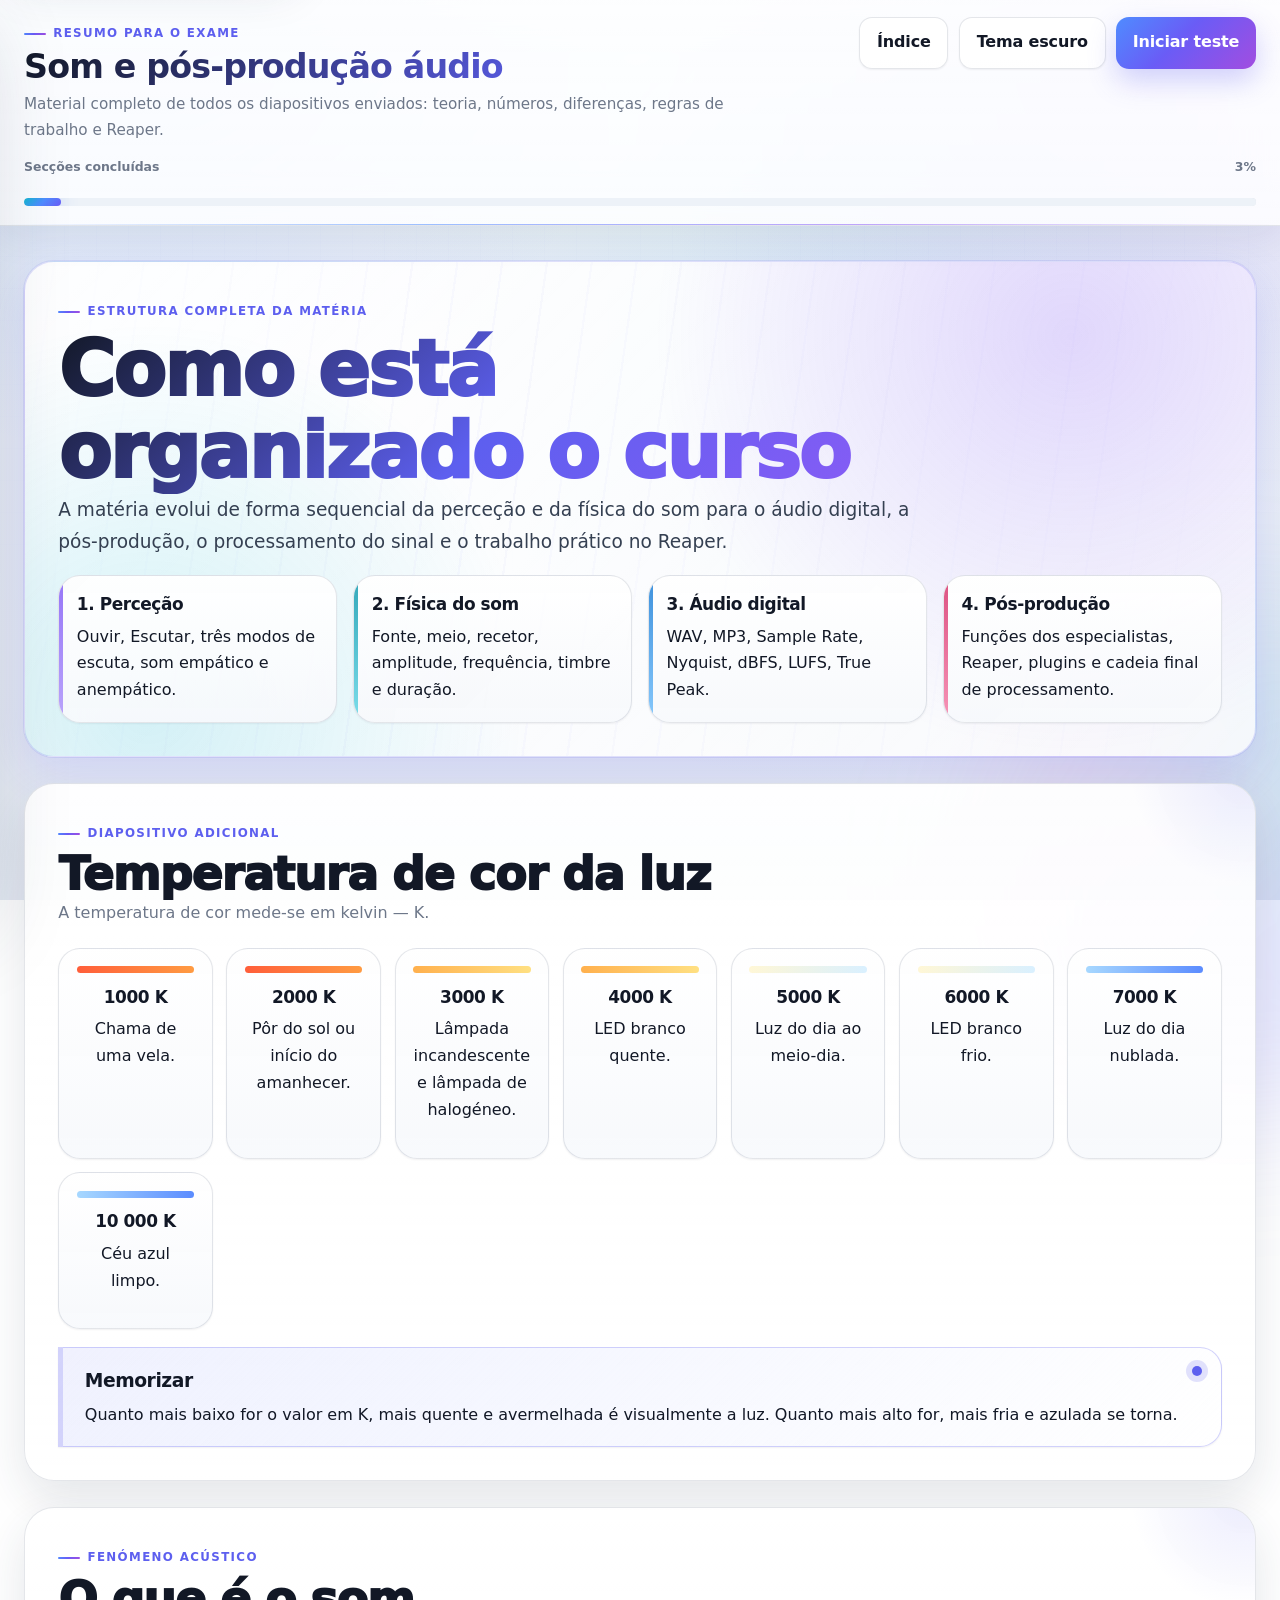
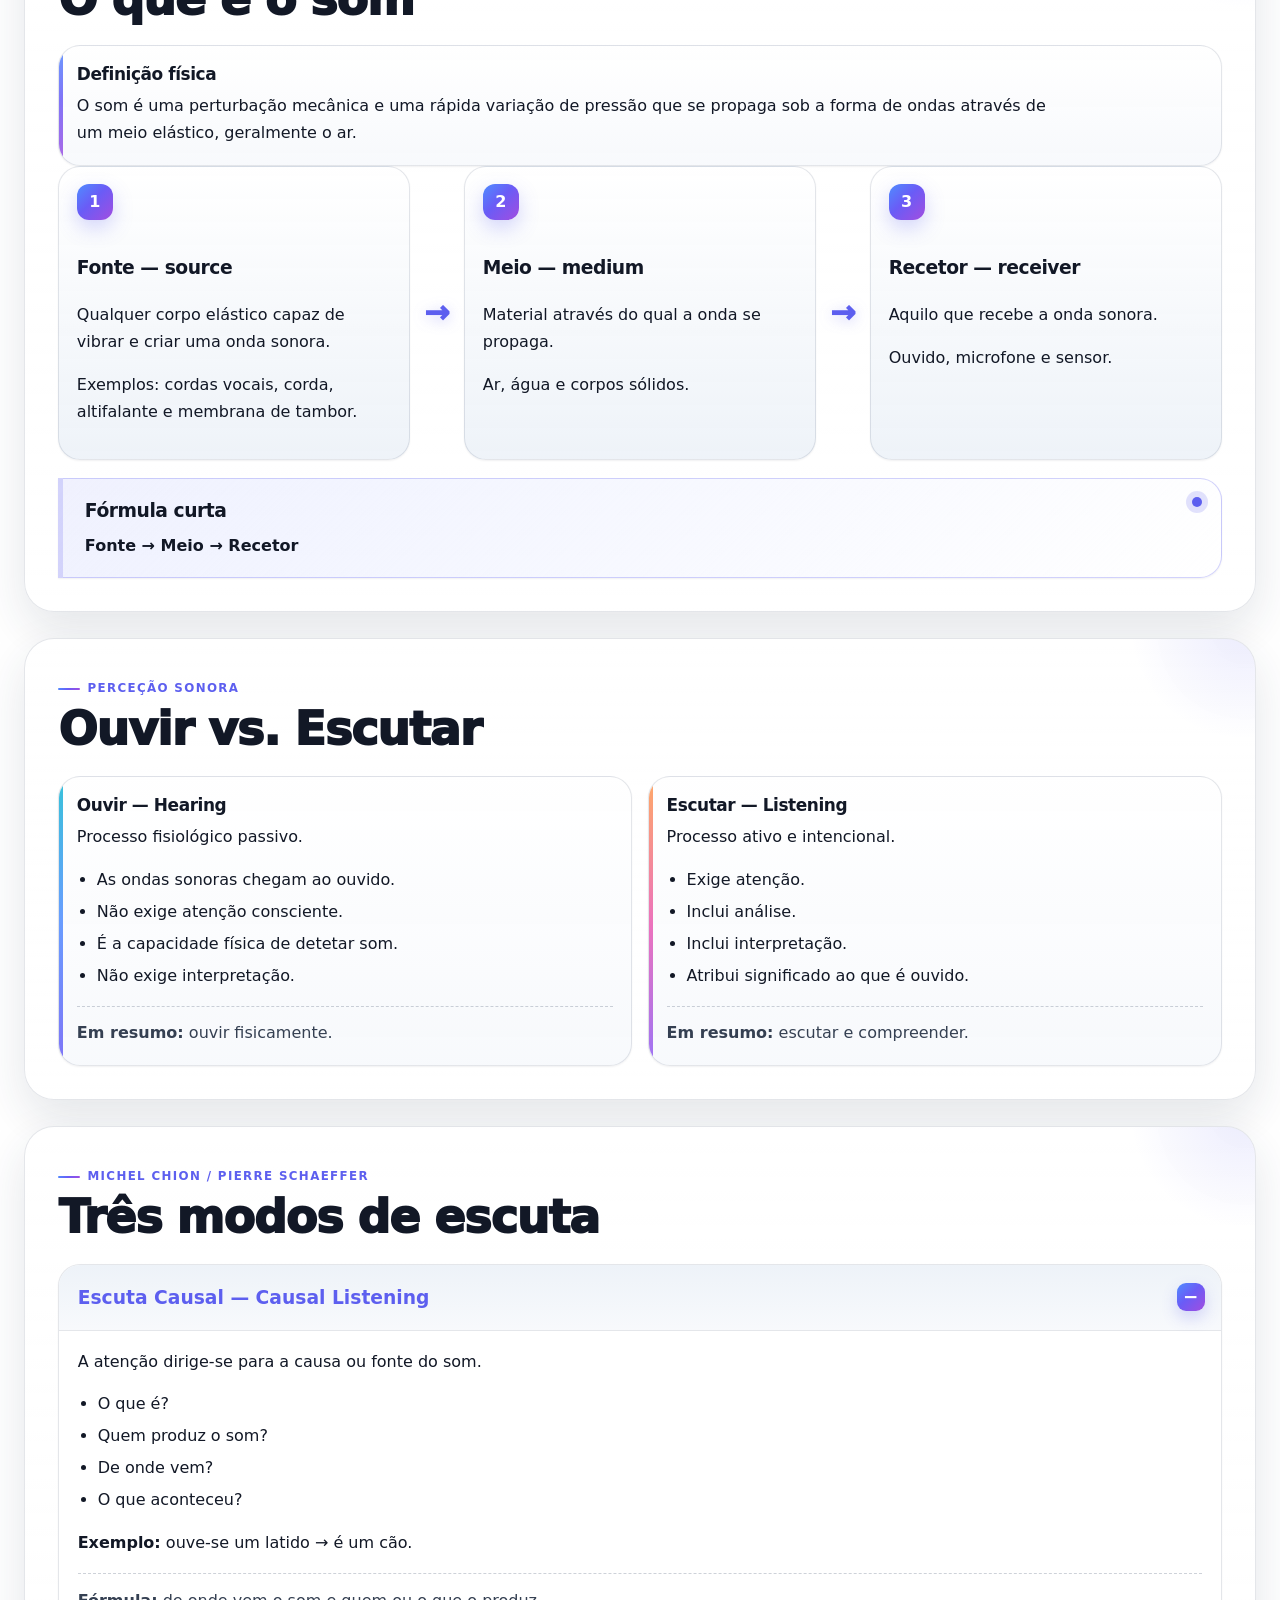
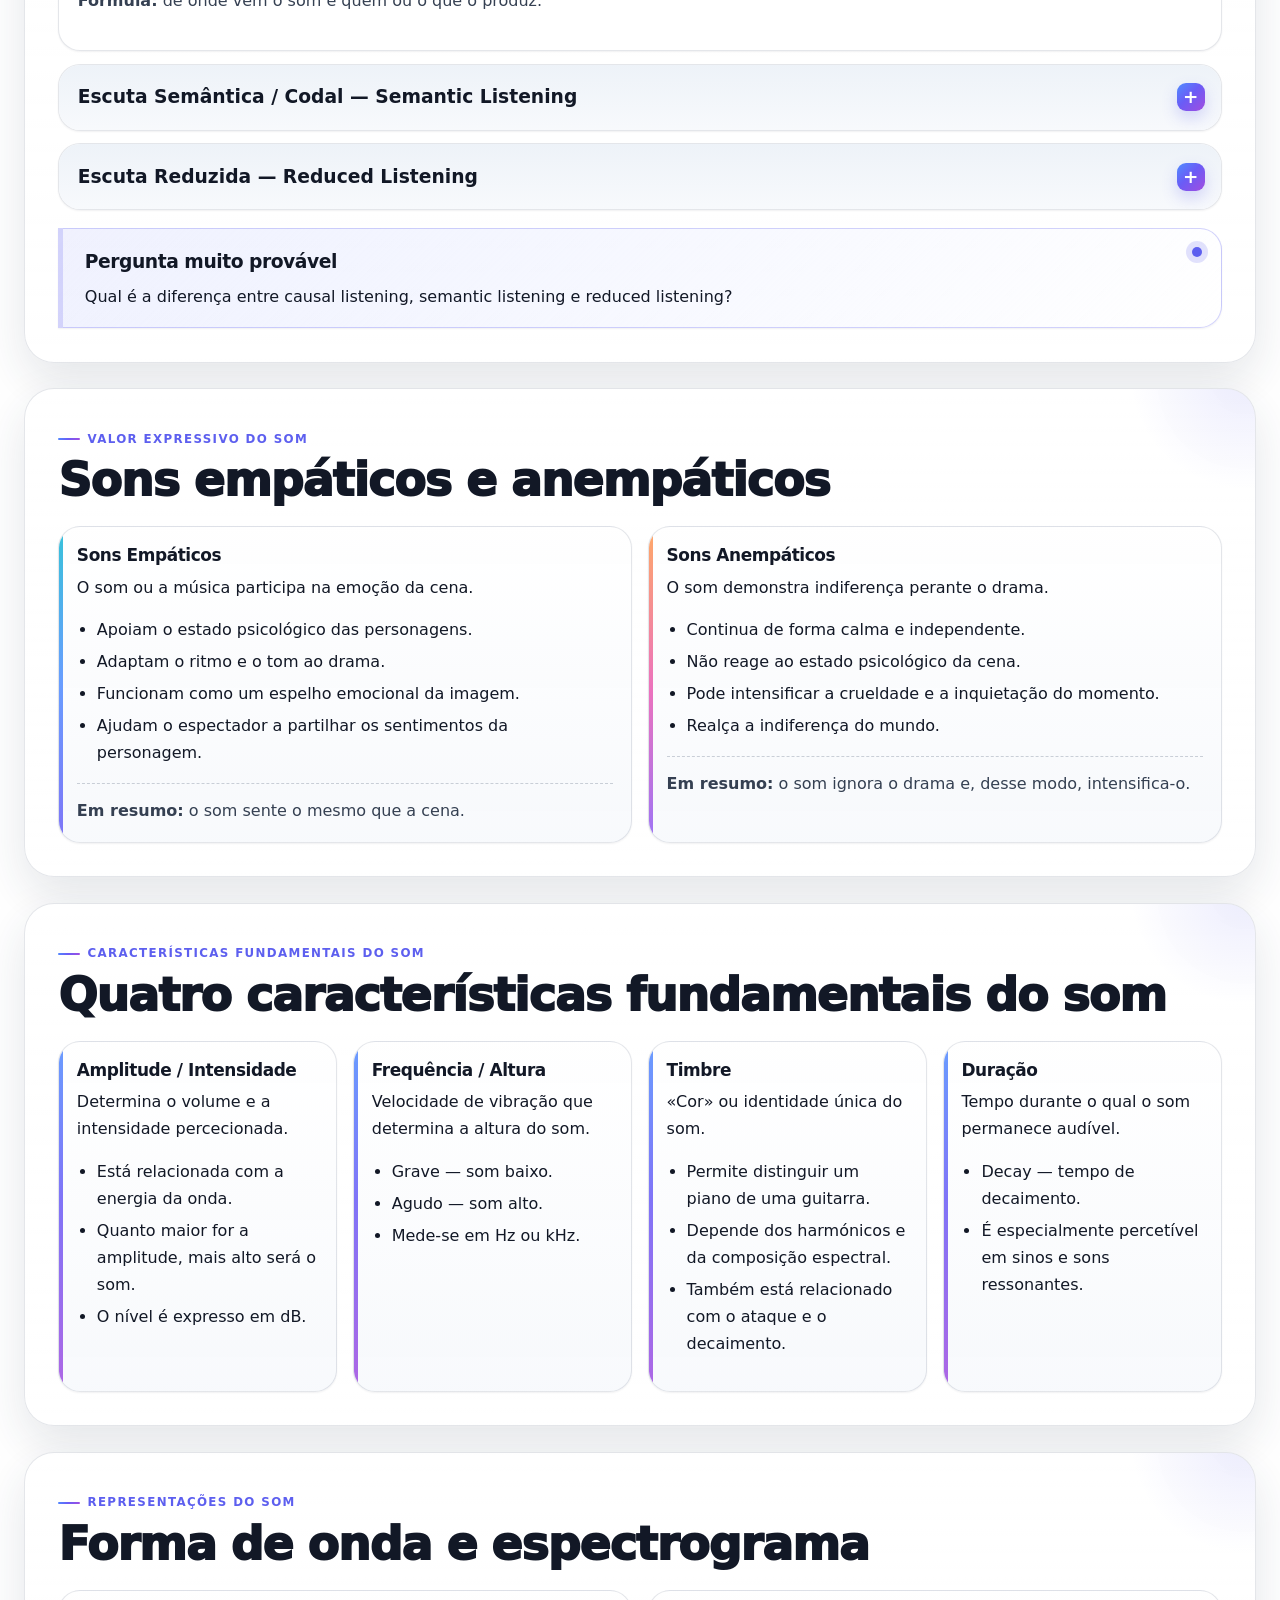
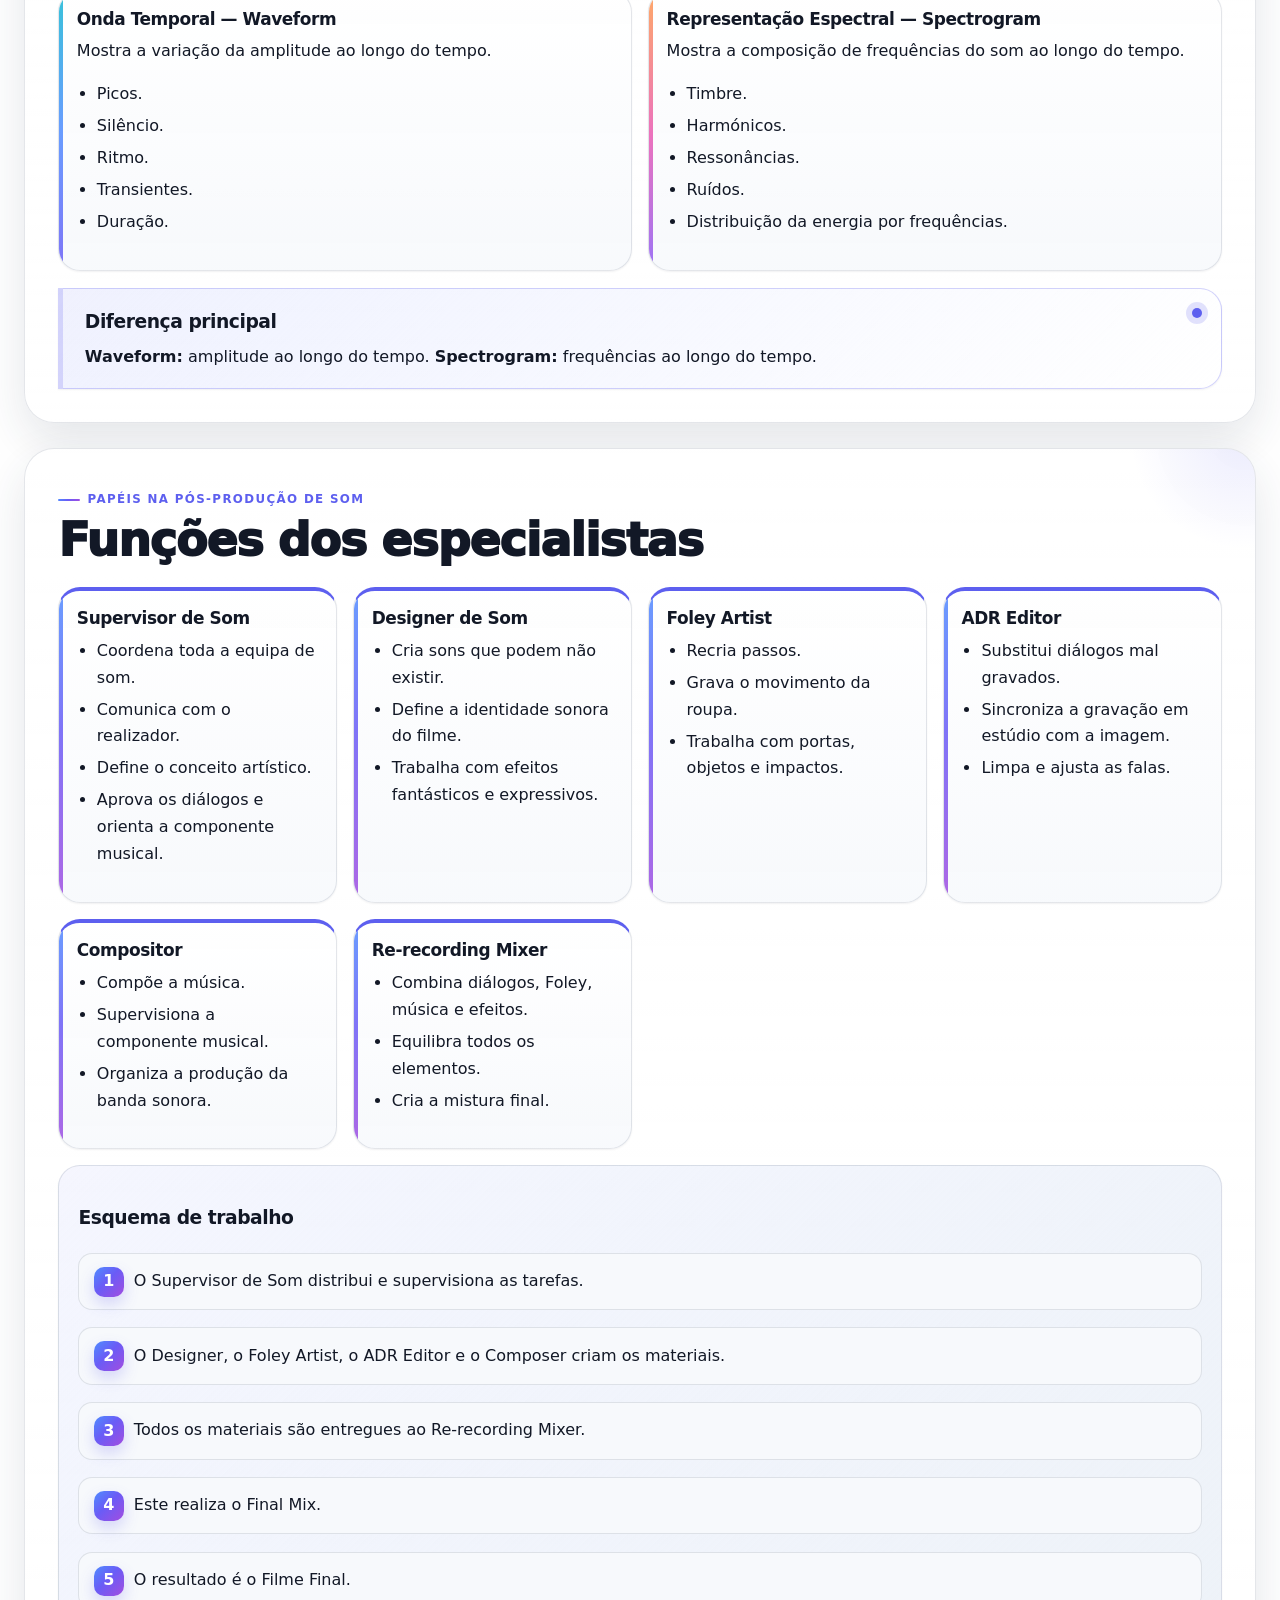
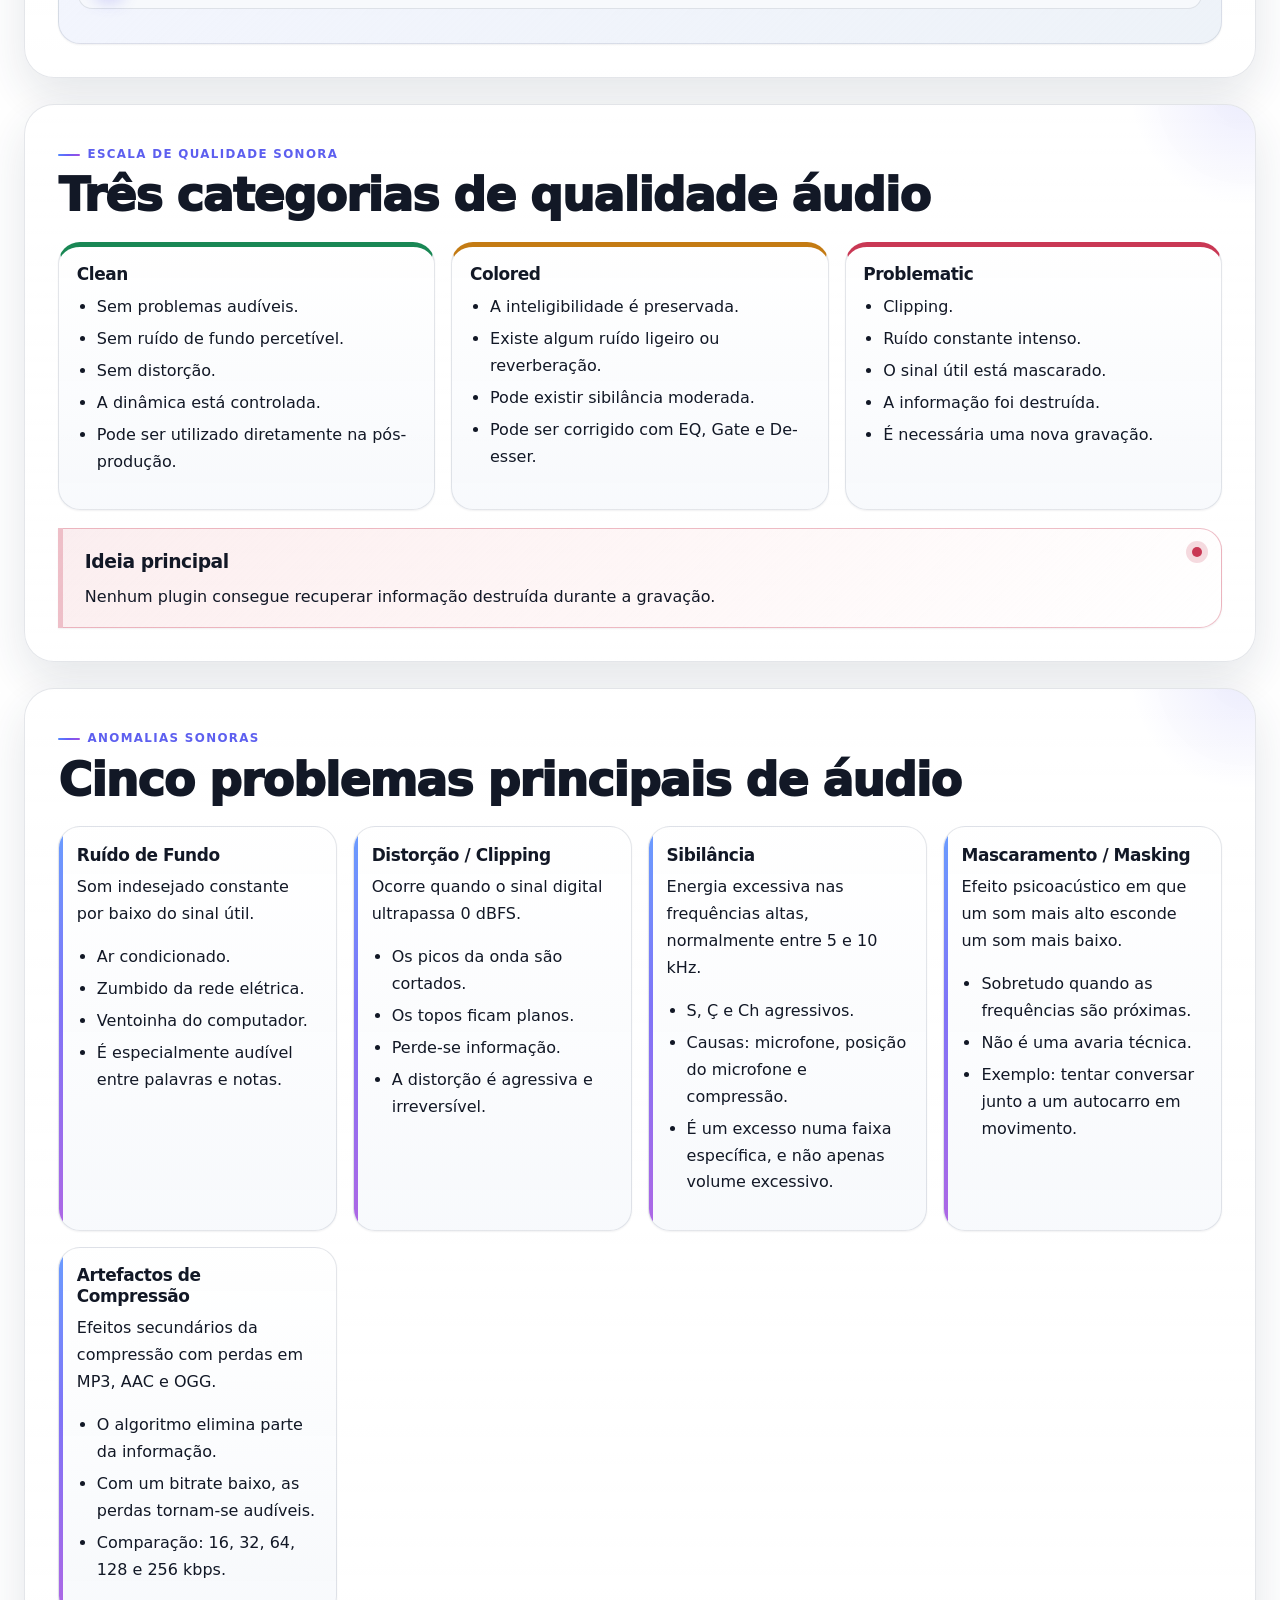
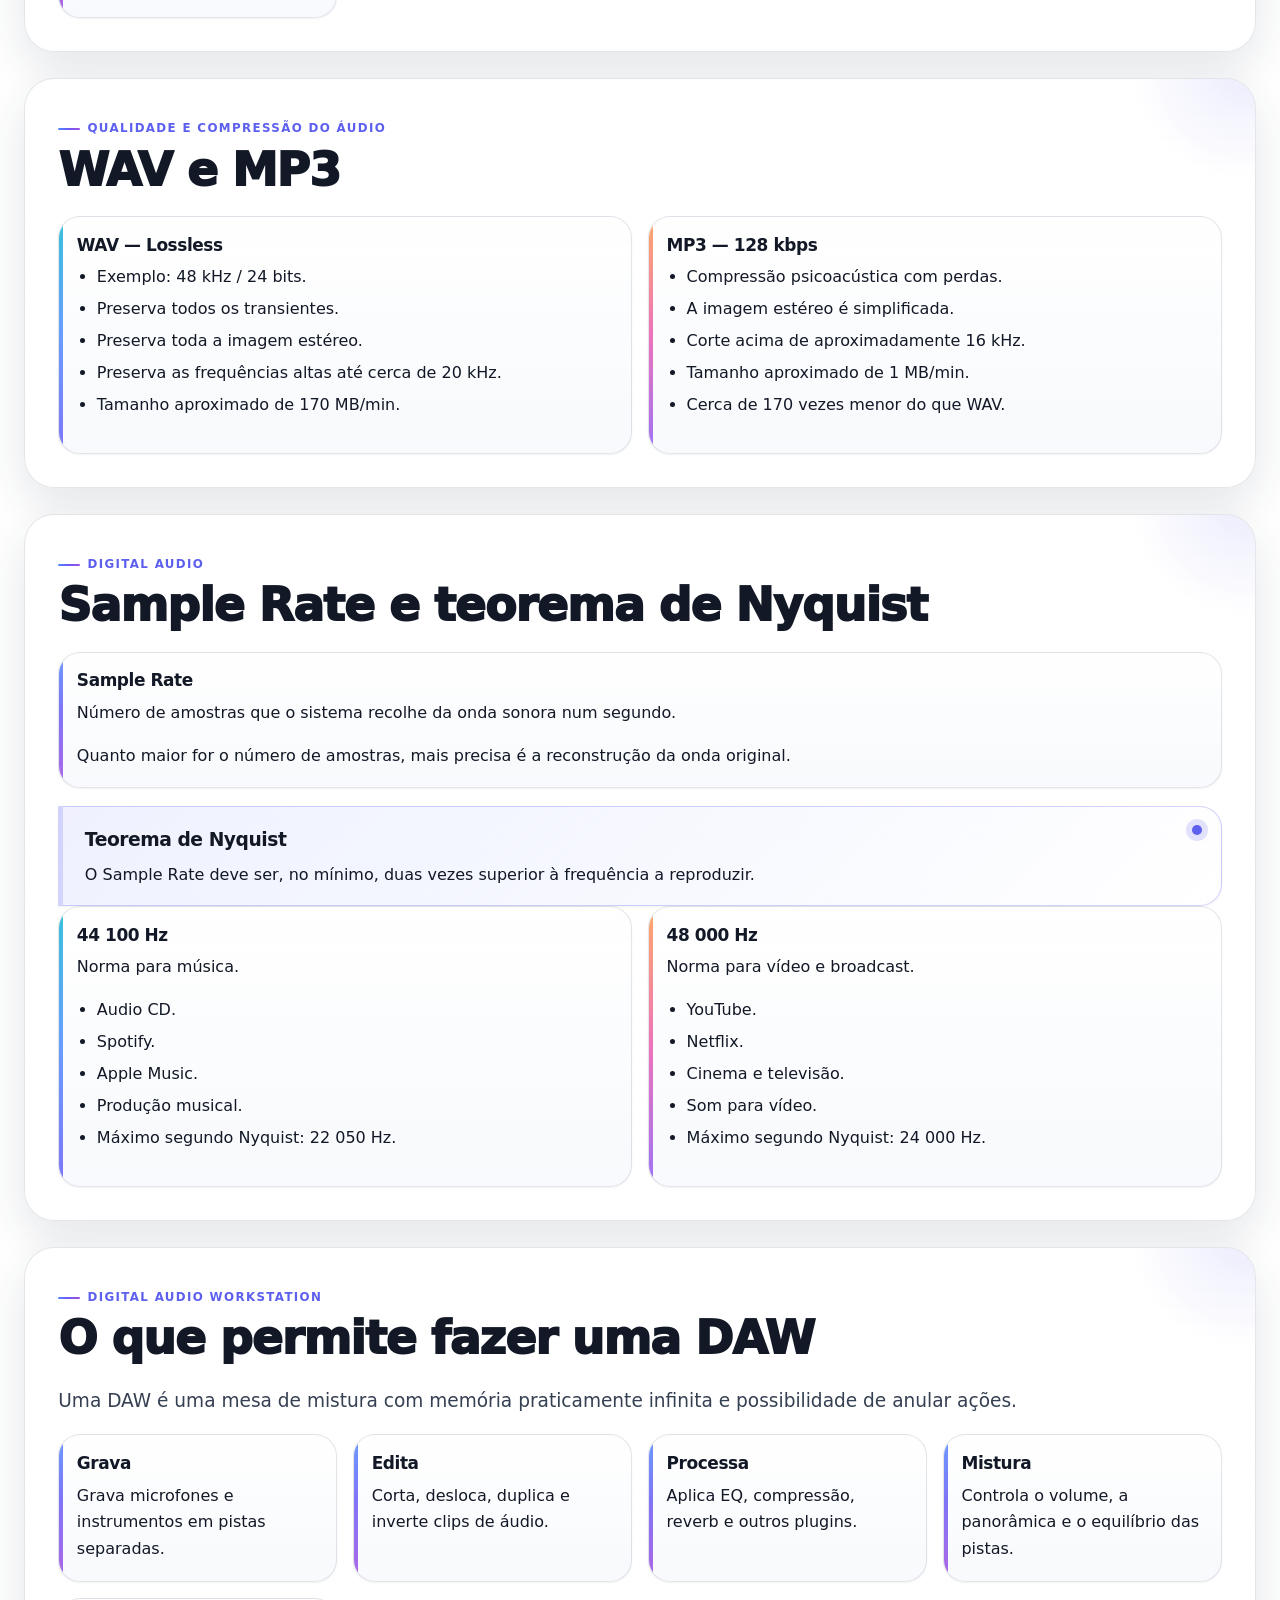
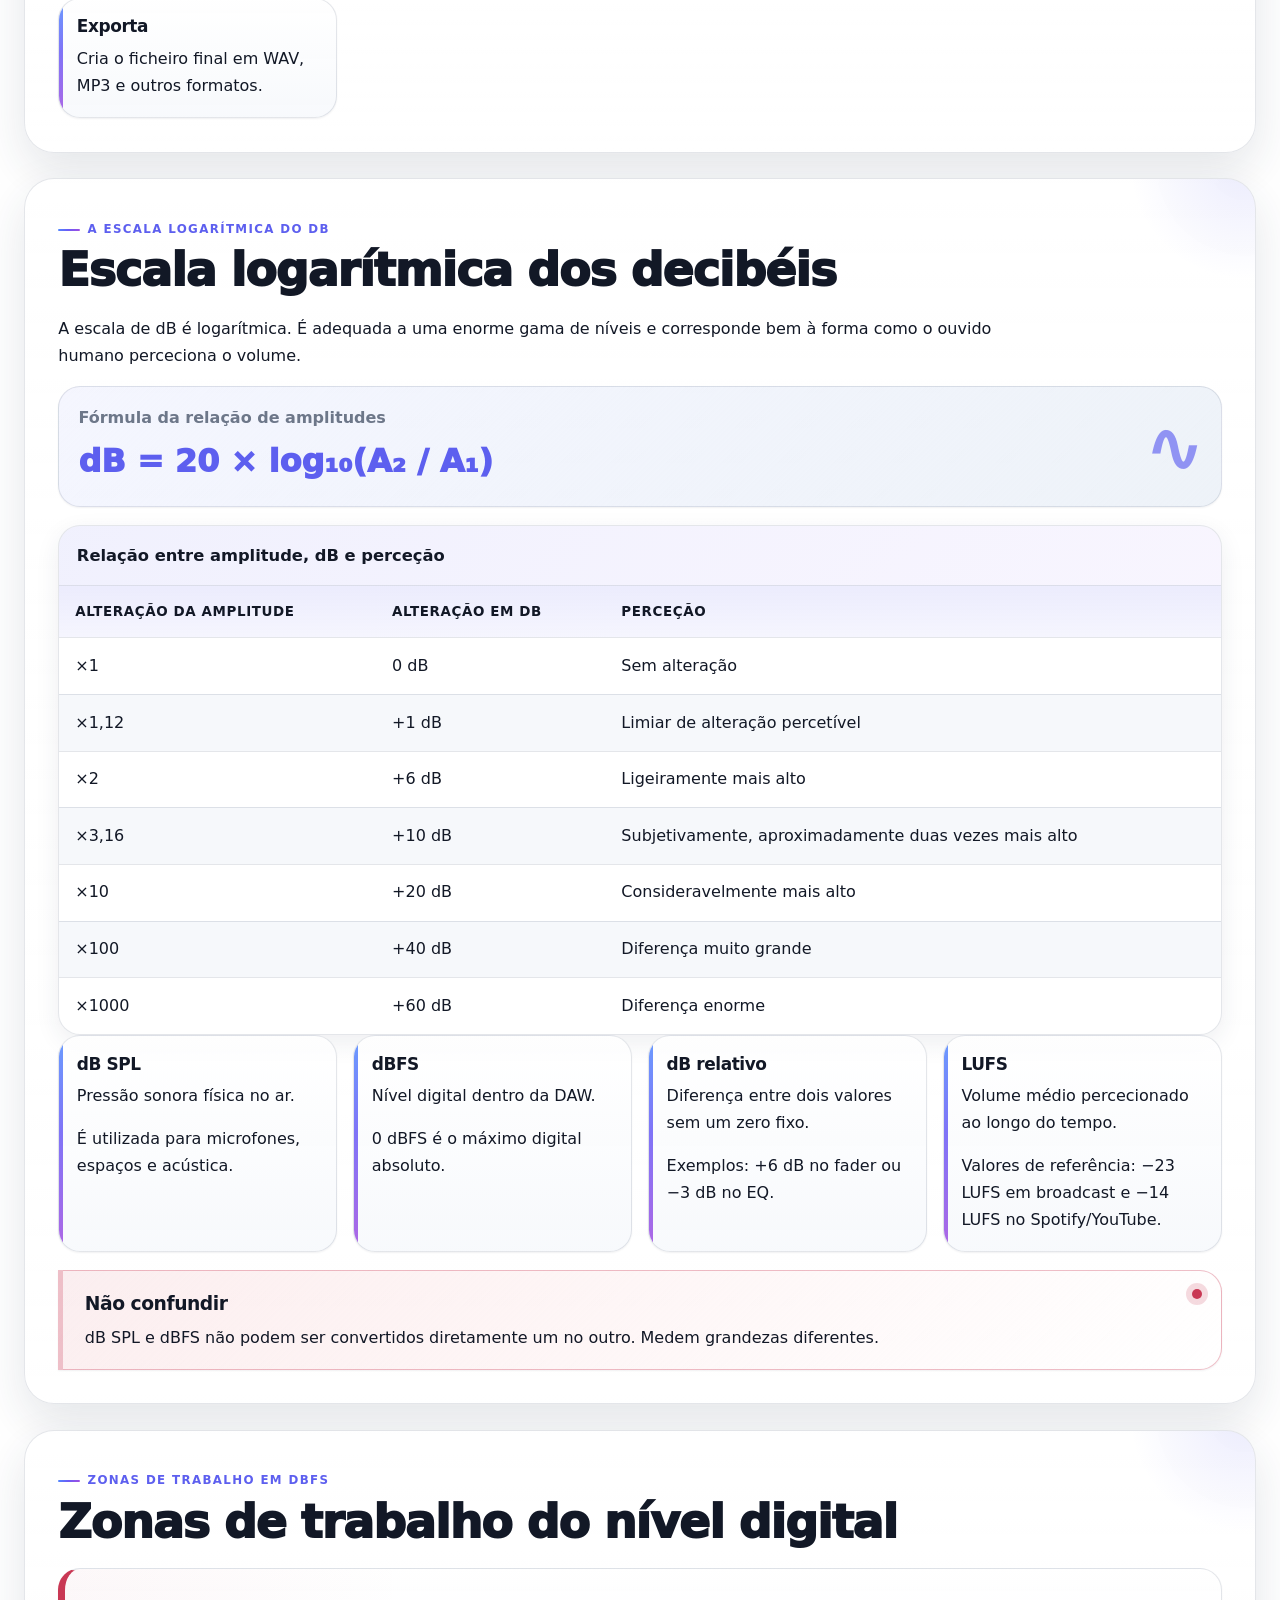
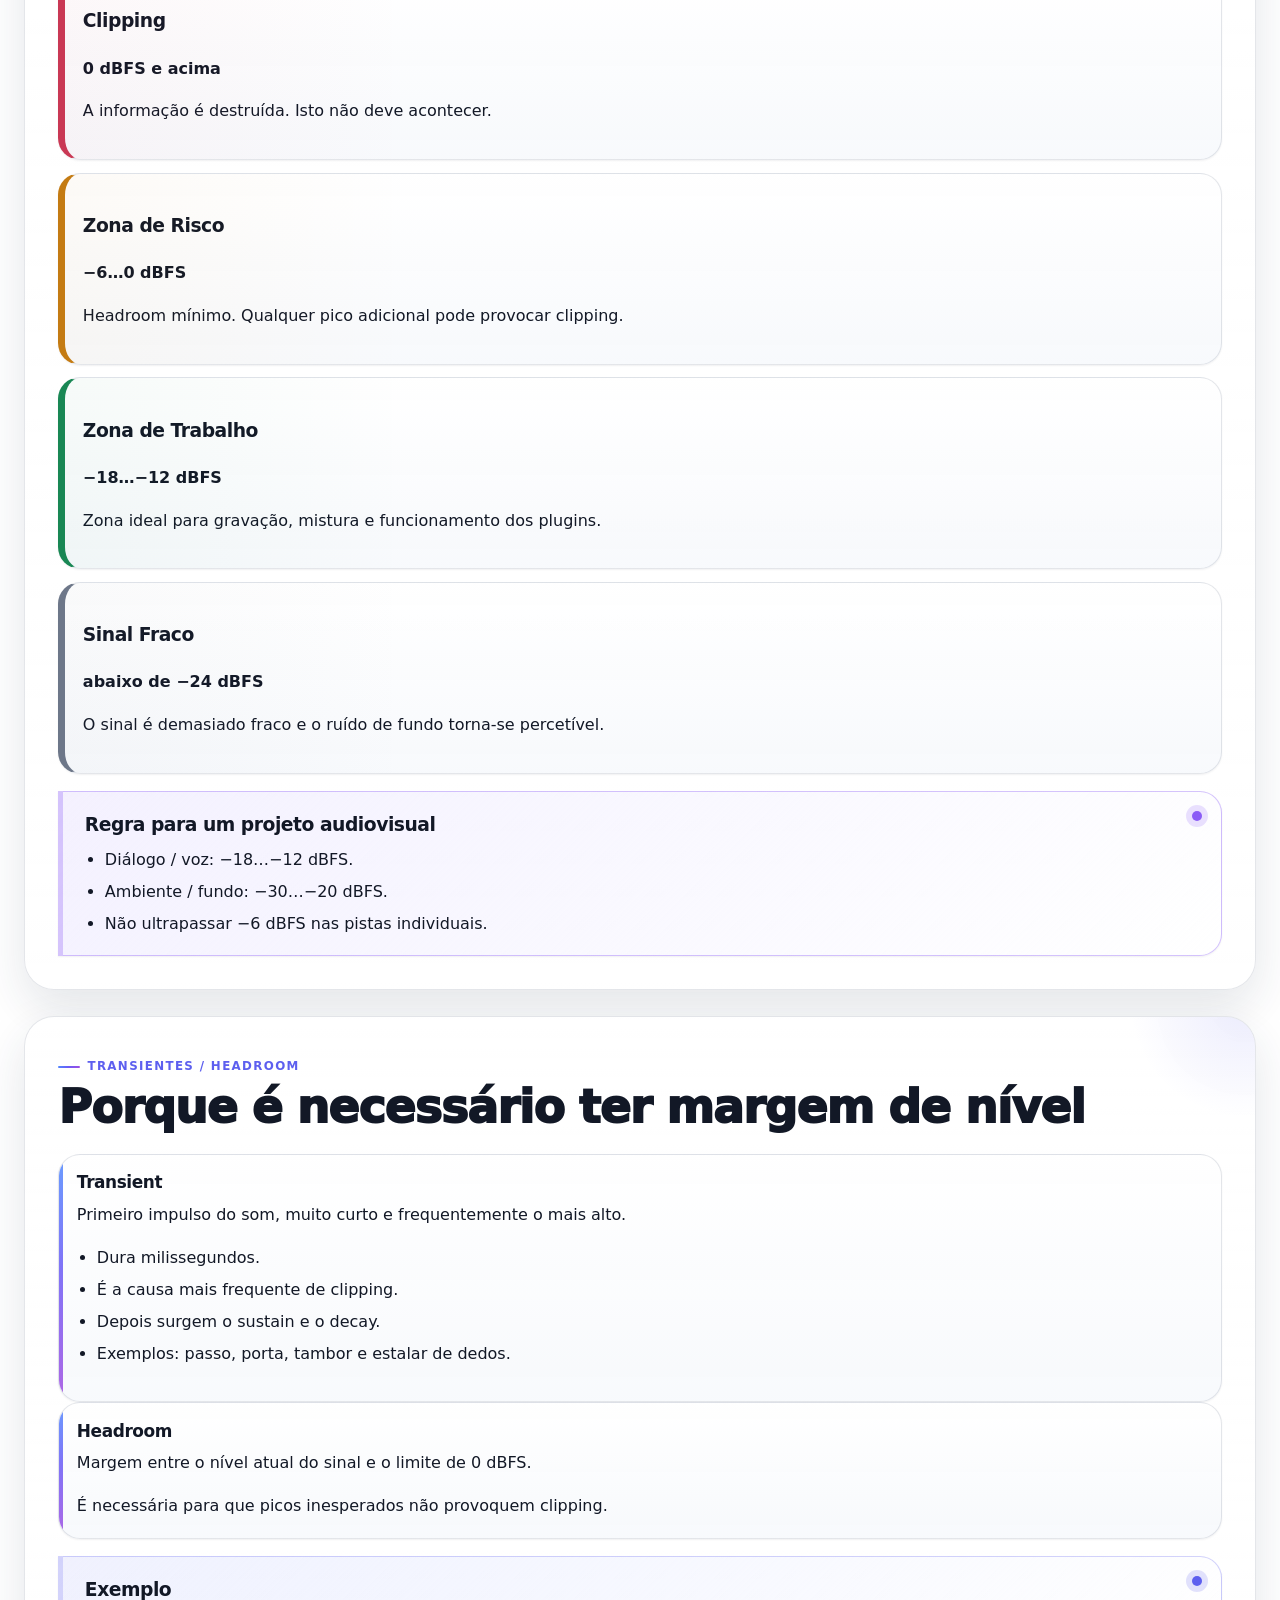
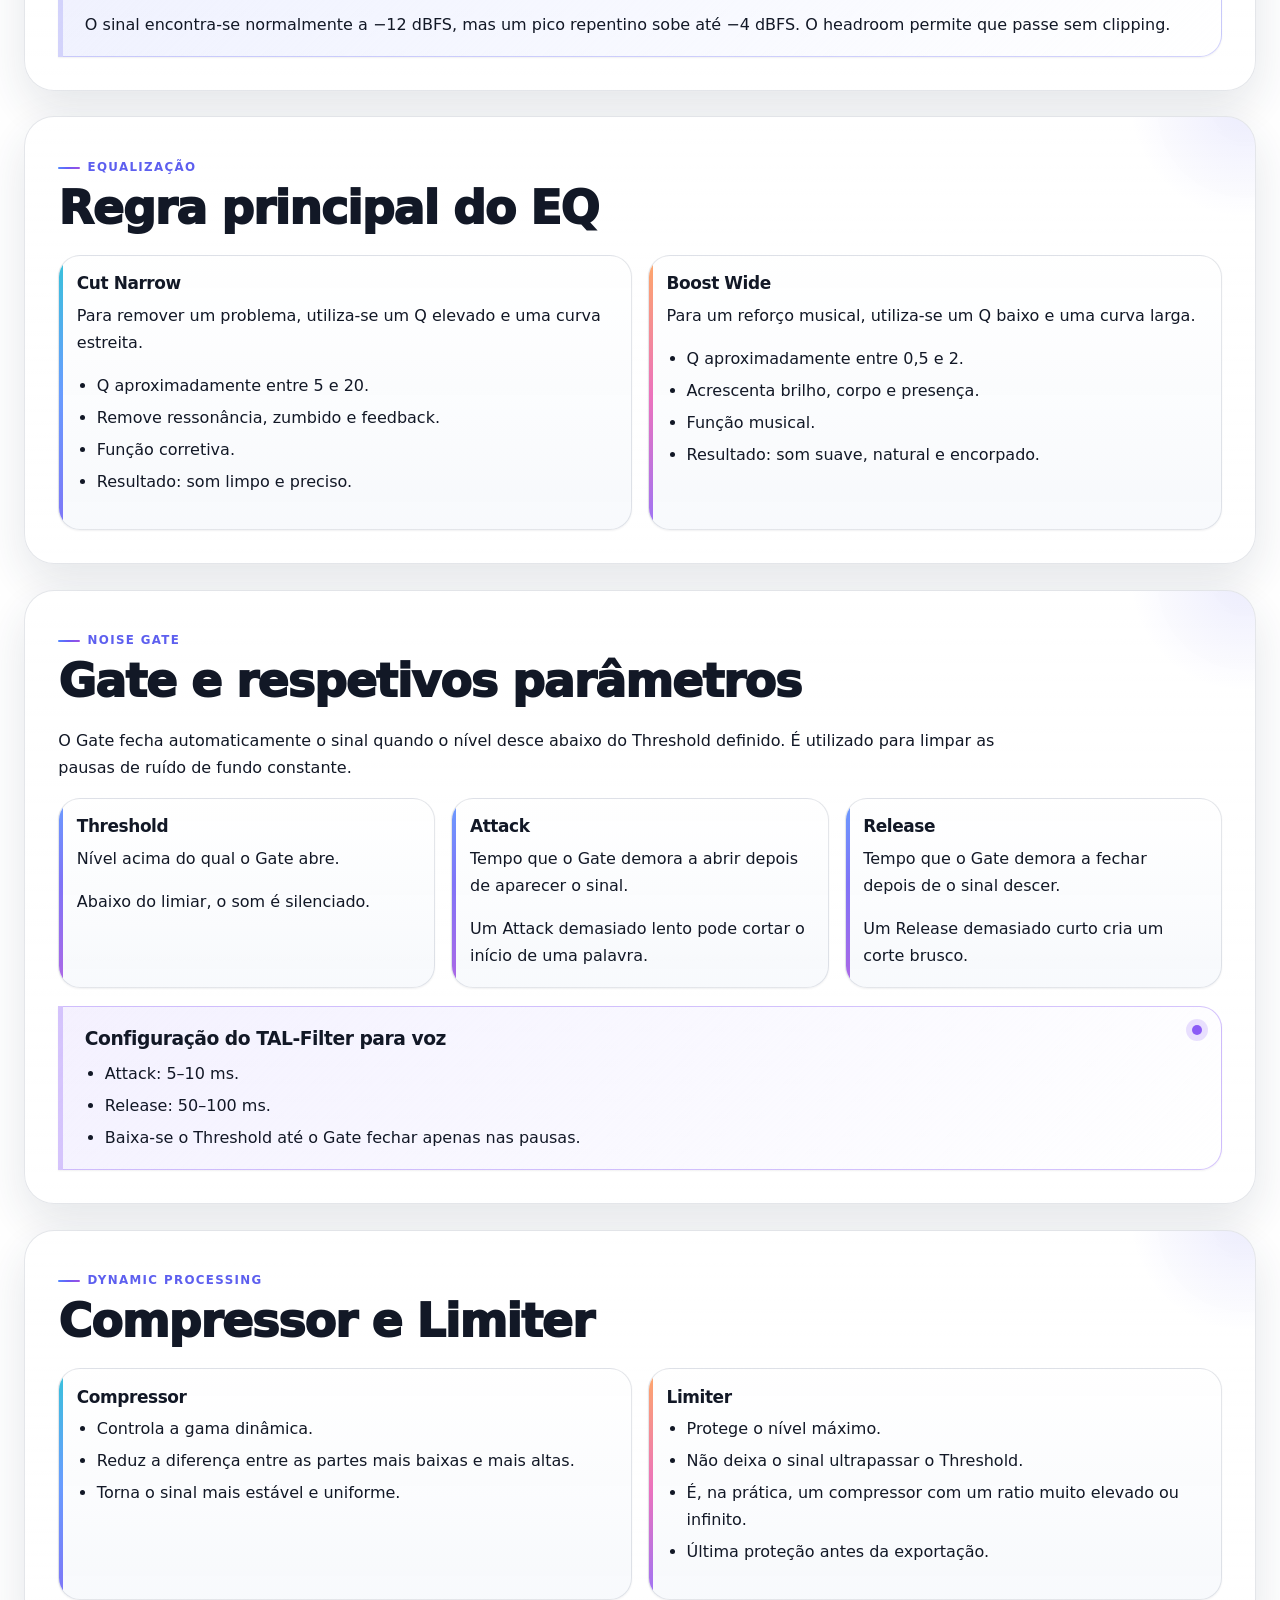
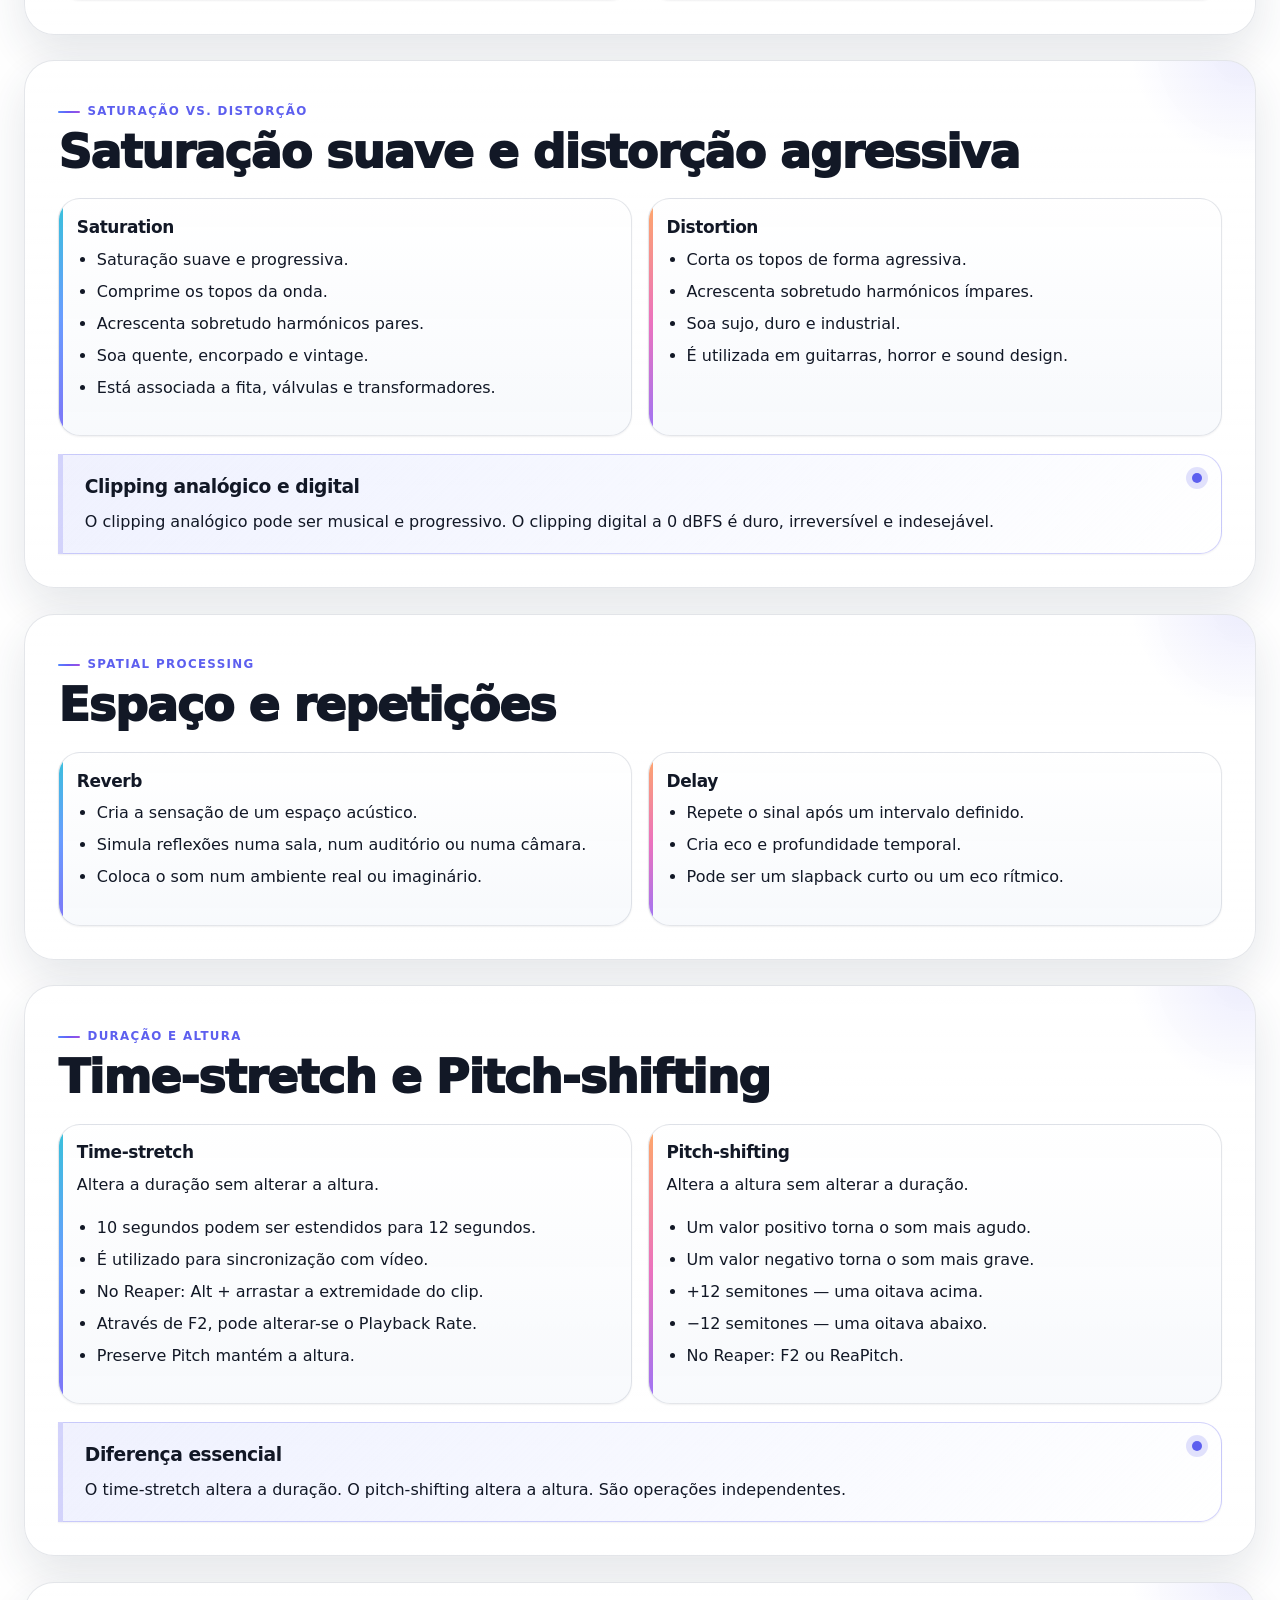
==== index.html @ 1c957b76 "Add files via upload" ====
<!DOCTYPE html>
<html lang="pt-PT">
<head>
  <meta charset="UTF-8">
  <meta name="viewport" content="width=device-width, initial-scale=1.0">
  <meta name="description" content="Resumo completo para preparação do exame sobre som, perceção auditiva, pós-produção e Reaper.">
  <meta name="author" content="OpenAI">
  <meta name="robots" content="noindex, nofollow">

  <title>Preparação para o exame — Som e pós-produção áudio</title>

  <link rel="stylesheet" href="css/styles.css">
  <script src="js/app.js" defer></script>
</head>

<body data-app="audio-exam-study" data-page="home">
  <a class="skip-link" href="#main-content">Ir para o conteúdo principal</a>

  <div class="site-shell" data-layout="study-app">
    <header class="site-header" data-component="site-header">
      <div class="site-header__inner">
        <div class="brand" data-component="brand">
          <p class="brand__eyebrow">Resumo para o exame</p>
          <h1 class="brand__title">Som e pós-produção áudio</h1>
          <p class="brand__subtitle">
            Material completo de todos os diapositivos enviados: teoria, números, diferenças, regras de trabalho e Reaper.
          </p>
        </div>

        <div class="header-actions" data-component="header-actions">
          <button
            class="button button--secondary"
            type="button"
            data-action="toggle-sidebar"
            aria-controls="study-sidebar"
            aria-expanded="false">
            Índice
          </button>

          <button
            class="button button--secondary"
            type="button"
            data-action="toggle-theme"
            aria-pressed="false">
            Tema
          </button>

          <button
            class="button button--primary"
            type="button"
            data-action="open-quiz"
            aria-controls="quiz-panel"
            aria-expanded="false">
            Iniciar teste
          </button>
        </div>
      </div>

      <div class="study-progress" data-component="study-progress" aria-label="Progresso de estudo">
        <div class="study-progress__meta">
          <span>Secções concluídas</span>
          <span data-progress-label>0%</span>
        </div>
        <progress class="study-progress__bar" max="100" value="0" data-progress-bar>0%</progress>
      </div>
    </header>

    <aside
      class="study-sidebar"
      id="study-sidebar"
      data-component="sidebar"
      aria-label="Navegação pelo resumo">

      <div class="study-sidebar__header">
        <h2 class="study-sidebar__title">Índice</h2>
        <button
          class="icon-button"
          type="button"
          data-action="close-sidebar"
          aria-label="Fechar o índice">
          ×
        </button>
      </div>

      <form class="study-search" role="search" data-component="search-form">
        <label class="study-search__label" for="study-search-input">Pesquisar no resumo</label>
        <input
          class="study-search__input"
          id="study-search-input"
          name="query"
          type="search"
          placeholder="Por exemplo: headroom, LUFS, Foley"
          autocomplete="off"
          data-search-input>
        <button class="study-search__clear" type="button" data-action="clear-search">Limpar</button>
      </form>

      <nav class="table-of-contents" aria-label="Secções do curso" data-component="table-of-contents">
        <ol class="table-of-contents__list">
          <li><a href="#overview">Visão geral do curso</a></li>
          <li><a href="#light-temperature">Temperatura de cor</a></li>
          <li><a href="#sound-basics">Física do som</a></li>
          <li><a href="#hearing-listening">Ouvir e Escutar</a></li>
          <li><a href="#listening-modes">Três modos de escuta</a></li>
          <li><a href="#expressive-value">Sons empáticos e anempáticos</a></li>
          <li><a href="#sound-properties">Características do som</a></li>
          <li><a href="#sound-representations">Forma de onda e espectrograma</a></li>
          <li><a href="#post-production-roles">Funções na pós-produção</a></li>
          <li><a href="#recording-quality">Qualidade da gravação</a></li>
          <li><a href="#audio-anomalies">Anomalias sonoras</a></li>
          <li><a href="#formats-compression">WAV, MP3 e compressão</a></li>
          <li><a href="#sample-rate">Sample Rate e Nyquist</a></li>
          <li><a href="#daw">DAW e Reaper</a></li>
          <li><a href="#decibels">Decibéis</a></li>
          <li><a href="#working-levels">Níveis de trabalho em dBFS</a></li>
          <li><a href="#transients-headroom">Transientes e headroom</a></li>
          <li><a href="#eq">Equalização</a></li>
          <li><a href="#gate">Gate</a></li>
          <li><a href="#compression-limiter">Compressor e Limiter</a></li>
          <li><a href="#saturation-distortion">Saturation e Distortion</a></li>
          <li><a href="#reverb-delay">Reverb e Delay</a></li>
          <li><a href="#time-pitch">Time-stretch e Pitch-shifting</a></li>
          <li><a href="#sound-design">Sound Design</a></li>
          <li><a href="#loudness-meter">Youlean Loudness Meter</a></li>
          <li><a href="#signal-chain">Cadeia de processamento</a></li>
          <li><a href="#plugins">Plugins</a></li>
          <li><a href="#reaper-shortcuts">Atalhos de teclado do Reaper</a></li>
          <li><a href="#spectral-analysis-deep">Análise espectral detalhada</a></li>
          <li><a href="#postproduction-workflow-deep">Workflow completo de pós-produção</a></li>
          <li><a href="#digital-audio-deep">Áudio digital: análise aprofundada</a></li>
          <li><a href="#db-deep">dB, dBFS e LUFS: análise aprofundada</a></li>
          <li><a href="#processors-deep">Processadores de áudio: análise aprofundada</a></li>
          <li><a href="#reaper-practice">Prática no Reaper</a></li>
          <li><a href="#exam-scenarios">Situações de exame</a></li>
          <li><a href="#terminology-glossary">Glossário de termos</a></li>
          <li><a href="#exam-cheatsheet">Cábula para o exame</a></li>
          <li><a href="#quiz-panel">Teste de treino</a></li>
        </ol>
      </nav>
    </aside>

    <main class="main-content" id="main-content" tabindex="-1">
      <section
        class="hero-section"
        id="overview"
        data-section
        data-section-title="Visão geral do curso">
        <div class="hero-section__content">
          <p class="section-kicker">Estrutura completa da matéria</p>
          <h2 class="hero-section__title">Como está organizado o curso</h2>
          <p class="hero-section__lead">
            A matéria evolui de forma sequencial da perceção e da física do som para o áudio
            digital, a pós-produção, o processamento do sinal e o trabalho prático no Reaper.
          </p>

          <div class="topic-grid" data-component="topic-grid">
            <article class="topic-card" data-topic="psychoacoustics">
              <h3>1. Perceção</h3>
              <p>Ouvir, Escutar, três modos de escuta, som empático e anempático.</p>
            </article>

            <article class="topic-card" data-topic="physics">
              <h3>2. Física do som</h3>
              <p>Fonte, meio, recetor, amplitude, frequência, timbre e duração.</p>
            </article>

            <article class="topic-card" data-topic="digital-audio">
              <h3>3. Áudio digital</h3>
              <p>WAV, MP3, Sample Rate, Nyquist, dBFS, LUFS, True Peak.</p>
            </article>

            <article class="topic-card" data-topic="postproduction">
              <h3>4. Pós-produção</h3>
              <p>Funções dos especialistas, Reaper, plugins e cadeia final de processamento.</p>
            </article>
          </div>
        </div>
      </section>

      <section
        class="study-section"
        id="light-temperature"
        data-section
        data-section-title="Temperatura de cor da luz">
        <header class="section-header">
          <p class="section-kicker">Diapositivo adicional</p>
          <h2>Temperatura de cor da luz</h2>
          <p>A temperatura de cor mede-se em kelvin — K.</p>
        </header>

        <div class="scale-list" data-component="temperature-scale">
          <article class="scale-item" data-kelvin="1000">
            <h3>1000 K</h3>
            <p>Chama de uma vela.</p>
          </article>
          <article class="scale-item" data-kelvin="2000">
            <h3>2000 K</h3>
            <p>Pôr do sol ou início do amanhecer.</p>
          </article>
          <article class="scale-item" data-kelvin="3000">
            <h3>3000 K</h3>
            <p>Lâmpada incandescente e lâmpada de halogéneo.</p>
          </article>
          <article class="scale-item" data-kelvin="4000">
            <h3>4000 K</h3>
            <p>LED branco quente.</p>
          </article>
          <article class="scale-item" data-kelvin="5000">
            <h3>5000 K</h3>
            <p>Luz do dia ao meio-dia.</p>
          </article>
          <article class="scale-item" data-kelvin="6000">
            <h3>6000 K</h3>
            <p>LED branco frio.</p>
          </article>
          <article class="scale-item" data-kelvin="7000">
            <h3>7000 K</h3>
            <p>Luz do dia nublada.</p>
          </article>
          <article class="scale-item" data-kelvin="10000">
            <h3>10 000 K</h3>
            <p>Céu azul limpo.</p>
          </article>
        </div>

        <aside class="exam-note" data-note-type="remember">
          <h3>Memorizar</h3>
          <p>Quanto mais baixo for o valor em K, mais quente e avermelhada é visualmente a luz. Quanto mais alto for, mais fria e azulada se torna.</p>
        </aside>
      </section>

      <section
        class="study-section"
        id="sound-basics"
        data-section
        data-section-title="Física do som">
        <header class="section-header">
          <p class="section-kicker">Fenómeno Acústico</p>
          <h2>O que é o som</h2>
        </header>

        <article class="definition-card" data-term="sound">
          <h3>Definição física</h3>
          <p>
            O som é uma perturbação mecânica e uma rápida variação de pressão que se propaga sob a
            forma de ondas através de um meio elástico, geralmente o ar.
          </p>
        </article>

        <div class="process-flow" data-component="process-flow" aria-label="Fonte, meio e recetor">
          <article class="process-step" data-step="source">
            <span class="process-step__number">1</span>
            <h3>Fonte — source</h3>
            <p>Qualquer corpo elástico capaz de vibrar e criar uma onda sonora.</p>
            <p class="examples">Exemplos: cordas vocais, corda, altifalante e membrana de tambor.</p>
          </article>

          <div class="process-flow__arrow" aria-hidden="true">→</div>

          <article class="process-step" data-step="medium">
            <span class="process-step__number">2</span>
            <h3>Meio — medium</h3>
            <p>Material através do qual a onda se propaga.</p>
            <p class="examples">Ar, água e corpos sólidos.</p>
          </article>

          <div class="process-flow__arrow" aria-hidden="true">→</div>

          <article class="process-step" data-step="receiver">
            <span class="process-step__number">3</span>
            <h3>Recetor — receiver</h3>
            <p>Aquilo que recebe a onda sonora.</p>
            <p class="examples">Ouvido, microfone e sensor.</p>
          </article>
        </div>

        <aside class="exam-note" data-note-type="formula">
          <h3>Fórmula curta</h3>
          <p><strong>Fonte → Meio → Recetor</strong></p>
        </aside>
      </section>

      <section
        class="study-section"
        id="hearing-listening"
        data-section
        data-section-title="Ouvir e Escutar">
        <header class="section-header">
          <p class="section-kicker">Perceção sonora</p>
          <h2>Ouvir vs. Escutar</h2>
        </header>

        <div class="comparison-grid" data-component="comparison">
          <article class="comparison-card" data-compare="ouvir">
            <h3>Ouvir — Hearing</h3>
            <p>Processo fisiológico passivo.</p>
            <ul>
              <li>As ondas sonoras chegam ao ouvido.</li>
              <li>Não exige atenção consciente.</li>
              <li>É a capacidade física de detetar som.</li>
              <li>Não exige interpretação.</li>
            </ul>
            <p class="summary-line"><strong>Em resumo:</strong> ouvir fisicamente.</p>
          </article>

          <article class="comparison-card" data-compare="escutar">
            <h3>Escutar — Listening</h3>
            <p>Processo ativo e intencional.</p>
            <ul>
              <li>Exige atenção.</li>
              <li>Inclui análise.</li>
              <li>Inclui interpretação.</li>
              <li>Atribui significado ao que é ouvido.</li>
            </ul>
            <p class="summary-line"><strong>Em resumo:</strong> escutar e compreender.</p>
          </article>
        </div>
      </section>

      <section
        class="study-section"
        id="listening-modes"
        data-section
        data-section-title="Três modos de escuta">
        <header class="section-header">
          <p class="section-kicker">Michel Chion / Pierre Schaeffer</p>
          <h2>Três modos de escuta</h2>
        </header>

        <div class="accordion" data-component="accordion" data-accordion-group="listening-modes">
          <article class="accordion-item" data-accordion-item>
            <h3>
              <button
                class="accordion-trigger"
                type="button"
                aria-expanded="true"
                aria-controls="panel-causal"
                id="trigger-causal"
                data-action="toggle-accordion">
                Escuta Causal — Causal Listening
              </button>
            </h3>
            <div
              class="accordion-panel"
              id="panel-causal"
              role="region"
              aria-labelledby="trigger-causal">
              <p>A atenção dirige-se para a causa ou fonte do som.</p>
              <ul>
                <li>O que é?</li>
                <li>Quem produz o som?</li>
                <li>De onde vem?</li>
                <li>O que aconteceu?</li>
              </ul>
              <p><strong>Exemplo:</strong> ouve-se um latido → é um cão.</p>
              <p class="summary-line"><strong>Fórmula:</strong> de onde vem o som e quem ou o que o produz.</p>
            </div>
          </article>

          <article class="accordion-item" data-accordion-item>
            <h3>
              <button
                class="accordion-trigger"
                type="button"
                aria-expanded="false"
                aria-controls="panel-semantic"
                id="trigger-semantic"
                data-action="toggle-accordion">
                Escuta Semântica / Codal — Semantic Listening
              </button>
            </h3>
            <div
              class="accordion-panel"
              id="panel-semantic"
              role="region"
              aria-labelledby="trigger-semantic"
              hidden>
              <p>O som é entendido como um código ou uma linguagem que transmite uma mensagem.</p>
              <ul>
                <li>Fala.</li>
                <li>Código Morse.</li>
                <li>Sistemas de sinalização.</li>
                <li>Códigos sonoros.</li>
              </ul>
              <p>
                Na escuta semântica, o código Morse representa uma mensagem. Na escuta causal, a
                fonte poderia ser identificada como um telégrafo.
              </p>
              <p class="summary-line"><strong>Fórmula:</strong> o que significa o som.</p>
            </div>
          </article>

          <article class="accordion-item" data-accordion-item>
            <h3>
              <button
                class="accordion-trigger"
                type="button"
                aria-expanded="false"
                aria-controls="panel-reduced"
                id="trigger-reduced"
                data-action="toggle-accordion">
                Escuta Reduzida — Reduced Listening
              </button>
            </h3>
            <div
              class="accordion-panel"
              id="panel-reduced"
              role="region"
              aria-labelledby="trigger-reduced"
              hidden>
              <p>
                O som é analisado por si próprio, independentemente da fonte, da causa e do significado.
              </p>
              <ul>
                <li>Frequência e altura.</li>
                <li>Timbre e textura.</li>
                <li>Amplitude.</li>
                <li>Ritmo.</li>
                <li>Espectro.</li>
                <li>Ataque e ressonância.</li>
              </ul>
              <blockquote>
                Não «é a voz de uma criança», mas sim «o sinal tem demasiadas frequências altas».
              </blockquote>
              <p>É utilizada em EQ, compressão, análise espectral e processamento técnico.</p>
              <p class="summary-line"><strong>Fórmula:</strong> como o sinal soa fisicamente.</p>
            </div>
          </article>
        </div>

        <aside class="exam-note" data-note-type="important">
          <h3>Pergunta muito provável</h3>
          <p>Qual é a diferença entre causal listening, semantic listening e reduced listening?</p>
        </aside>
      </section>

      <section
        class="study-section"
        id="expressive-value"
        data-section
        data-section-title="Valor expressivo do som">
        <header class="section-header">
          <p class="section-kicker">Valor Expressivo do Som</p>
          <h2>Sons empáticos e anempáticos</h2>
        </header>

        <div class="comparison-grid" data-component="comparison">
          <article class="comparison-card" data-compare="empathetic">
            <h3>Sons Empáticos</h3>
            <p>O som ou a música participa na emoção da cena.</p>
            <ul>
              <li>Apoiam o estado psicológico das personagens.</li>
              <li>Adaptam o ritmo e o tom ao drama.</li>
              <li>Funcionam como um espelho emocional da imagem.</li>
              <li>Ajudam o espectador a partilhar os sentimentos da personagem.</li>
            </ul>
            <p class="summary-line"><strong>Em resumo:</strong> o som sente o mesmo que a cena.</p>
          </article>

          <article class="comparison-card" data-compare="anempathetic">
            <h3>Sons Anempáticos</h3>
            <p>O som demonstra indiferença perante o drama.</p>
            <ul>
              <li>Continua de forma calma e independente.</li>
              <li>Não reage ao estado psicológico da cena.</li>
              <li>Pode intensificar a crueldade e a inquietação do momento.</li>
              <li>Realça a indiferença do mundo.</li>
            </ul>
            <p class="summary-line"><strong>Em resumo:</strong> o som ignora o drama e, desse modo, intensifica-o.</p>
          </article>
        </div>
      </section>

      <section
        class="study-section"
        id="sound-properties"
        data-section
        data-section-title="Características do som">
        <header class="section-header">
          <p class="section-kicker">Características Fundamentais do Som</p>
          <h2>Quatro características fundamentais do som</h2>
        </header>

        <div class="definition-grid" data-component="definition-grid">
          <article class="definition-card" data-term="amplitude">
            <h3>Amplitude / Intensidade</h3>
            <p>Determina o volume e a intensidade percecionada.</p>
            <ul>
              <li>Está relacionada com a energia da onda.</li>
              <li>Quanto maior for a amplitude, mais alto será o som.</li>
              <li>O nível é expresso em dB.</li>
            </ul>
          </article>

          <article class="definition-card" data-term="frequency">
            <h3>Frequência / Altura</h3>
            <p>Velocidade de vibração que determina a altura do som.</p>
            <ul>
              <li>Grave — som baixo.</li>
              <li>Agudo — som alto.</li>
              <li>Mede-se em Hz ou kHz.</li>
            </ul>
          </article>

          <article class="definition-card" data-term="timbre">
            <h3>Timbre</h3>
            <p>«Cor» ou identidade única do som.</p>
            <ul>
              <li>Permite distinguir um piano de uma guitarra.</li>
              <li>Depende dos harmónicos e da composição espectral.</li>
              <li>Também está relacionado com o ataque e o decaimento.</li>
            </ul>
          </article>

          <article class="definition-card" data-term="duration">
            <h3>Duração</h3>
            <p>Tempo durante o qual o som permanece audível.</p>
            <ul>
              <li>Decay — tempo de decaimento.</li>
              <li>É especialmente percetível em sinos e sons ressonantes.</li>
            </ul>
          </article>
        </div>
      </section>

      <section
        class="study-section"
        id="sound-representations"
        data-section
        data-section-title="Representações do som">
        <header class="section-header">
          <p class="section-kicker">Representações do Som</p>
          <h2>Forma de onda e espectrograma</h2>
        </header>

        <div class="comparison-grid" data-component="comparison">
          <article class="comparison-card" data-compare="waveform">
            <h3>Onda Temporal — Waveform</h3>
            <p>Mostra a variação da amplitude ao longo do tempo.</p>
            <ul>
              <li>Picos.</li>
              <li>Silêncio.</li>
              <li>Ritmo.</li>
              <li>Transientes.</li>
              <li>Duração.</li>
            </ul>
          </article>

          <article class="comparison-card" data-compare="spectrogram">
            <h3>Representação Espectral — Spectrogram</h3>
            <p>Mostra a composição de frequências do som ao longo do tempo.</p>
            <ul>
              <li>Timbre.</li>
              <li>Harmónicos.</li>
              <li>Ressonâncias.</li>
              <li>Ruídos.</li>
              <li>Distribuição da energia por frequências.</li>
            </ul>
          </article>
        </div>

        <aside class="exam-note" data-note-type="difference">
          <h3>Diferença principal</h3>
          <p><strong>Waveform:</strong> amplitude ao longo do tempo. <strong>Spectrogram:</strong> frequências ao longo do tempo.</p>
        </aside>
      </section>

      <section
        class="study-section"
        id="post-production-roles"
        data-section
        data-section-title="Funções na pós-produção">
        <header class="section-header">
          <p class="section-kicker">Papéis na pós-produção de som</p>
          <h2>Funções dos especialistas</h2>
        </header>

        <div class="role-grid" data-component="role-grid">
          <article class="role-card" data-role="sound-supervisor">
            <h3>Supervisor de Som</h3>
            <ul>
              <li>Coordena toda a equipa de som.</li>
              <li>Comunica com o realizador.</li>
              <li>Define o conceito artístico.</li>
              <li>Aprova os diálogos e orienta a componente musical.</li>
            </ul>
          </article>

          <article class="role-card" data-role="sound-designer">
            <h3>Designer de Som</h3>
            <ul>
              <li>Cria sons que podem não existir.</li>
              <li>Define a identidade sonora do filme.</li>
              <li>Trabalha com efeitos fantásticos e expressivos.</li>
            </ul>
          </article>

          <article class="role-card" data-role="foley-artist">
            <h3>Foley Artist</h3>
            <ul>
              <li>Recria passos.</li>
              <li>Grava o movimento da roupa.</li>
              <li>Trabalha com portas, objetos e impactos.</li>
            </ul>
          </article>

          <article class="role-card" data-role="adr-editor">
            <h3>ADR Editor</h3>
            <ul>
              <li>Substitui diálogos mal gravados.</li>
              <li>Sincroniza a gravação em estúdio com a imagem.</li>
              <li>Limpa e ajusta as falas.</li>
            </ul>
          </article>

          <article class="role-card" data-role="composer">
            <h3>Compositor</h3>
            <ul>
              <li>Compõe a música.</li>
              <li>Supervisiona a componente musical.</li>
              <li>Organiza a produção da banda sonora.</li>
            </ul>
          </article>

          <article class="role-card" data-role="rerecording-mixer">
            <h3>Re-recording Mixer</h3>
            <ul>
              <li>Combina diálogos, Foley, música e efeitos.</li>
              <li>Equilibra todos os elementos.</li>
              <li>Cria a mistura final.</li>
            </ul>
          </article>
        </div>

        <div class="workflow-diagram" data-component="postproduction-workflow">
          <h3>Esquema de trabalho</h3>
          <ol class="workflow-diagram__steps">
            <li>O Supervisor de Som distribui e supervisiona as tarefas.</li>
            <li>O Designer, o Foley Artist, o ADR Editor e o Composer criam os materiais.</li>
            <li>Todos os materiais são entregues ao Re-recording Mixer.</li>
            <li>Este realiza o Final Mix.</li>
            <li>O resultado é o Filme Final.</li>
          </ol>
        </div>
      </section>

      <section
        class="study-section"
        id="recording-quality"
        data-section
        data-section-title="Qualidade da gravação">
        <header class="section-header">
          <p class="section-kicker">Escala de Qualidade Sonora</p>
          <h2>Três categorias de qualidade áudio</h2>
        </header>

        <div class="quality-grid" data-component="quality-scale">
          <article class="quality-card" data-quality="clean">
            <h3>Clean</h3>
            <ul>
              <li>Sem problemas audíveis.</li>
              <li>Sem ruído de fundo percetível.</li>
              <li>Sem distorção.</li>
              <li>A dinâmica está controlada.</li>
              <li>Pode ser utilizado diretamente na pós-produção.</li>
            </ul>
          </article>

          <article class="quality-card" data-quality="colored">
            <h3>Colored</h3>
            <ul>
              <li>A inteligibilidade é preservada.</li>
              <li>Existe algum ruído ligeiro ou reverberação.</li>
              <li>Pode existir sibilância moderada.</li>
              <li>Pode ser corrigido com EQ, Gate e De-esser.</li>
            </ul>
          </article>

          <article class="quality-card" data-quality="problematic">
            <h3>Problematic</h3>
            <ul>
              <li>Clipping.</li>
              <li>Ruído constante intenso.</li>
              <li>O sinal útil está mascarado.</li>
              <li>A informação foi destruída.</li>
              <li>É necessária uma nova gravação.</li>
            </ul>
          </article>
        </div>

        <aside class="exam-note" data-note-type="warning">
          <h3>Ideia principal</h3>
          <p>Nenhum plugin consegue recuperar informação destruída durante a gravação.</p>
        </aside>
      </section>

      <section
        class="study-section"
        id="audio-anomalies"
        data-section
        data-section-title="Anomalias sonoras">
        <header class="section-header">
          <p class="section-kicker">Anomalias Sonoras</p>
          <h2>Cinco problemas principais de áudio</h2>
        </header>

        <div class="definition-grid" data-component="definition-grid">
          <article class="definition-card" data-term="background-noise">
            <h3>Ruído de Fundo</h3>
            <p>Som indesejado constante por baixo do sinal útil.</p>
            <ul>
              <li>Ar condicionado.</li>
              <li>Zumbido da rede elétrica.</li>
              <li>Ventoinha do computador.</li>
              <li>É especialmente audível entre palavras e notas.</li>
            </ul>
          </article>

          <article class="definition-card" data-term="clipping">
            <h3>Distorção / Clipping</h3>
            <p>Ocorre quando o sinal digital ultrapassa 0 dBFS.</p>
            <ul>
              <li>Os picos da onda são cortados.</li>
              <li>Os topos ficam planos.</li>
              <li>Perde-se informação.</li>
              <li>A distorção é agressiva e irreversível.</li>
            </ul>
          </article>

          <article class="definition-card" data-term="sibilance">
            <h3>Sibilância</h3>
            <p>Energia excessiva nas frequências altas, normalmente entre 5 e 10 kHz.</p>
            <ul>
              <li>S, Ç e Ch agressivos.</li>
              <li>Causas: microfone, posição do microfone e compressão.</li>
              <li>É um excesso numa faixa específica, e não apenas volume excessivo.</li>
            </ul>
          </article>

          <article class="definition-card" data-term="masking">
            <h3>Mascaramento / Masking</h3>
            <p>Efeito psicoacústico em que um som mais alto esconde um som mais baixo.</p>
            <ul>
              <li>Sobretudo quando as frequências são próximas.</li>
              <li>Não é uma avaria técnica.</li>
              <li>Exemplo: tentar conversar junto a um autocarro em movimento.</li>
            </ul>
          </article>

          <article class="definition-card" data-term="compression-artifacts">
            <h3>Artefactos de Compressão</h3>
            <p>Efeitos secundários da compressão com perdas em MP3, AAC e OGG.</p>
            <ul>
              <li>O algoritmo elimina parte da informação.</li>
              <li>Com um bitrate baixo, as perdas tornam-se audíveis.</li>
              <li>Comparação: 16, 32, 64, 128 e 256 kbps.</li>
            </ul>
          </article>
        </div>
      </section>

      <section
        class="study-section"
        id="formats-compression"
        data-section
        data-section-title="WAV, MP3 e compressão">
        <header class="section-header">
          <p class="section-kicker">Qualidade e Compressão do Áudio</p>
          <h2>WAV e MP3</h2>
        </header>

        <div class="comparison-grid" data-component="comparison">
          <article class="comparison-card" data-compare="wav">
            <h3>WAV — Lossless</h3>
            <ul>
              <li>Exemplo: 48 kHz / 24 bits.</li>
              <li>Preserva todos os transientes.</li>
              <li>Preserva toda a imagem estéreo.</li>
              <li>Preserva as frequências altas até cerca de 20 kHz.</li>
              <li>Tamanho aproximado de 170 MB/min.</li>
            </ul>
          </article>

          <article class="comparison-card" data-compare="mp3">
            <h3>MP3 — 128 kbps</h3>
            <ul>
              <li>Compressão psicoacústica com perdas.</li>
              <li>A imagem estéreo é simplificada.</li>
              <li>Corte acima de aproximadamente 16 kHz.</li>
              <li>Tamanho aproximado de 1 MB/min.</li>
              <li>Cerca de 170 vezes menor do que WAV.</li>
            </ul>
          </article>
        </div>
      </section>

      <section
        class="study-section"
        id="sample-rate"
        data-section
        data-section-title="Sample Rate e Nyquist">
        <header class="section-header">
          <p class="section-kicker">Digital Audio</p>
          <h2>Sample Rate e teorema de Nyquist</h2>
        </header>

        <article class="definition-card" data-term="sample-rate">
          <h3>Sample Rate</h3>
          <p>Número de amostras que o sistema recolhe da onda sonora num segundo.</p>
          <p>Quanto maior for o número de amostras, mais precisa é a reconstrução da onda original.</p>
        </article>

        <aside class="exam-note" data-note-type="formula">
          <h3>Teorema de Nyquist</h3>
          <p>O Sample Rate deve ser, no mínimo, duas vezes superior à frequência a reproduzir.</p>
        </aside>

        <div class="comparison-grid" data-component="comparison">
          <article class="comparison-card" data-compare="44100">
            <h3>44 100 Hz</h3>
            <p>Norma para música.</p>
            <ul>
              <li>Audio CD.</li>
              <li>Spotify.</li>
              <li>Apple Music.</li>
              <li>Produção musical.</li>
              <li>Máximo segundo Nyquist: 22 050 Hz.</li>
            </ul>
          </article>

          <article class="comparison-card" data-compare="48000">
            <h3>48 000 Hz</h3>
            <p>Norma para vídeo e broadcast.</p>
            <ul>
              <li>YouTube.</li>
              <li>Netflix.</li>
              <li>Cinema e televisão.</li>
              <li>Som para vídeo.</li>
              <li>Máximo segundo Nyquist: 24 000 Hz.</li>
            </ul>
          </article>
        </div>
      </section>

      <section
        class="study-section"
        id="daw"
        data-section
        data-section-title="DAW e Reaper">
        <header class="section-header">
          <p class="section-kicker">Digital Audio Workstation</p>
          <h2>O que permite fazer uma DAW</h2>
        </header>

        <p class="lead-text">Uma DAW é uma mesa de mistura com memória praticamente infinita e possibilidade de anular ações.</p>

        <div class="feature-grid" data-component="feature-grid">
          <article class="feature-card" data-feature="record">
            <h3>Grava</h3>
            <p>Grava microfones e instrumentos em pistas separadas.</p>
          </article>
          <article class="feature-card" data-feature="edit">
            <h3>Edita</h3>
            <p>Corta, desloca, duplica e inverte clips de áudio.</p>
          </article>
          <article class="feature-card" data-feature="process">
            <h3>Processa</h3>
            <p>Aplica EQ, compressão, reverb e outros plugins.</p>
          </article>
          <article class="feature-card" data-feature="mix">
            <h3>Mistura</h3>
            <p>Controla o volume, a panorâmica e o equilíbrio das pistas.</p>
          </article>
          <article class="feature-card" data-feature="export">
            <h3>Exporta</h3>
            <p>Cria o ficheiro final em WAV, MP3 e outros formatos.</p>
          </article>
        </div>
      </section>

      <section
        class="study-section"
        id="decibels"
        data-section
        data-section-title="Decibéis">
        <header class="section-header">
          <p class="section-kicker">A Escala Logarítmica do dB</p>
          <h2>Escala logarítmica dos decibéis</h2>
        </header>

        <p>
          A escala de dB é logarítmica. É adequada a uma enorme gama de níveis e corresponde
          bem à forma como o ouvido humano perceciona o volume.
        </p>

        <div class="formula-block" data-component="formula">
          <p class="formula-block__label">Fórmula da relação de amplitudes</p>
          <p class="formula-block__value">dB = 20 × log₁₀(A₂ / A₁)</p>
        </div>

        <div class="responsive-table" data-component="table-wrapper">
          <table class="study-table">
            <caption>Relação entre amplitude, dB e perceção</caption>
            <thead>
              <tr>
                <th scope="col">Alteração da amplitude</th>
                <th scope="col">Alteração em dB</th>
                <th scope="col">Perceção</th>
              </tr>
            </thead>
            <tbody>
              <tr><td>×1</td><td>0 dB</td><td>Sem alteração</td></tr>
              <tr><td>×1,12</td><td>+1 dB</td><td>Limiar de alteração percetível</td></tr>
              <tr><td>×2</td><td>+6 dB</td><td>Ligeiramente mais alto</td></tr>
              <tr><td>×3,16</td><td>+10 dB</td><td>Subjetivamente, aproximadamente duas vezes mais alto</td></tr>
              <tr><td>×10</td><td>+20 dB</td><td>Consideravelmente mais alto</td></tr>
              <tr><td>×100</td><td>+40 dB</td><td>Diferença muito grande</td></tr>
              <tr><td>×1000</td><td>+60 dB</td><td>Diferença enorme</td></tr>
            </tbody>
          </table>
        </div>

        <div class="definition-grid" data-component="definition-grid">
          <article class="definition-card" data-term="db-spl">
            <h3>dB SPL</h3>
            <p>Pressão sonora física no ar.</p>
            <p>É utilizada para microfones, espaços e acústica.</p>
          </article>

          <article class="definition-card" data-term="dbfs">
            <h3>dBFS</h3>
            <p>Nível digital dentro da DAW.</p>
            <p>0 dBFS é o máximo digital absoluto.</p>
          </article>

          <article class="definition-card" data-term="relative-db">
            <h3>dB relativo</h3>
            <p>Diferença entre dois valores sem um zero fixo.</p>
            <p>Exemplos: +6 dB no fader ou −3 dB no EQ.</p>
          </article>

          <article class="definition-card" data-term="lufs">
            <h3>LUFS</h3>
            <p>Volume médio percecionado ao longo do tempo.</p>
            <p>Valores de referência: −23 LUFS em broadcast e −14 LUFS no Spotify/YouTube.</p>
          </article>
        </div>

        <aside class="exam-note" data-note-type="warning">
          <h3>Não confundir</h3>
          <p>dB SPL e dBFS não podem ser convertidos diretamente um no outro. Medem grandezas diferentes.</p>
        </aside>
      </section>

      <section
        class="study-section"
        id="working-levels"
        data-section
        data-section-title="Níveis de trabalho em dBFS">
        <header class="section-header">
          <p class="section-kicker">Zonas de Trabalho em dBFS</p>
          <h2>Zonas de trabalho do nível digital</h2>
        </header>

        <div class="level-scale" data-component="dbfs-scale">
          <article class="level-zone" data-zone="clipping">
            <h3>Clipping</h3>
            <p><strong>0 dBFS e acima</strong></p>
            <p>A informação é destruída. Isto não deve acontecer.</p>
          </article>

          <article class="level-zone" data-zone="risk">
            <h3>Zona de Risco</h3>
            <p><strong>−6…0 dBFS</strong></p>
            <p>Headroom mínimo. Qualquer pico adicional pode provocar clipping.</p>
          </article>

          <article class="level-zone" data-zone="work">
            <h3>Zona de Trabalho</h3>
            <p><strong>−18…−12 dBFS</strong></p>
            <p>Zona ideal para gravação, mistura e funcionamento dos plugins.</p>
          </article>

          <article class="level-zone" data-zone="weak">
            <h3>Sinal Fraco</h3>
            <p><strong>abaixo de −24 dBFS</strong></p>
            <p>O sinal é demasiado fraco e o ruído de fundo torna-se percetível.</p>
          </article>
        </div>

        <aside class="exam-note" data-note-type="numbers">
          <h3>Regra para um projeto audiovisual</h3>
          <ul>
            <li>Diálogo / voz: −18…−12 dBFS.</li>
            <li>Ambiente / fundo: −30…−20 dBFS.</li>
            <li>Não ultrapassar −6 dBFS nas pistas individuais.</li>
          </ul>
        </aside>
      </section>

      <section
        class="study-section"
        id="transients-headroom"
        data-section
        data-section-title="Transientes e headroom">
        <header class="section-header">
          <p class="section-kicker">Transientes / Headroom</p>
          <h2>Porque é necessário ter margem de nível</h2>
        </header>

        <article class="definition-card" data-term="transient">
          <h3>Transient</h3>
          <p>Primeiro impulso do som, muito curto e frequentemente o mais alto.</p>
          <ul>
            <li>Dura milissegundos.</li>
            <li>É a causa mais frequente de clipping.</li>
            <li>Depois surgem o sustain e o decay.</li>
            <li>Exemplos: passo, porta, tambor e estalar de dedos.</li>
          </ul>
        </article>

        <article class="definition-card" data-term="headroom">
          <h3>Headroom</h3>
          <p>Margem entre o nível atual do sinal e o limite de 0 dBFS.</p>
          <p>É necessária para que picos inesperados não provoquem clipping.</p>
        </article>

        <aside class="exam-note" data-note-type="example">
          <h3>Exemplo</h3>
          <p>O sinal encontra-se normalmente a −12 dBFS, mas um pico repentino sobe até −4 dBFS. O headroom permite que passe sem clipping.</p>
        </aside>
      </section>

      <section
        class="study-section"
        id="eq"
        data-section
        data-section-title="Equalização">
        <header class="section-header">
          <p class="section-kicker">Equalização</p>
          <h2>Regra principal do EQ</h2>
        </header>

        <div class="comparison-grid" data-component="comparison">
          <article class="comparison-card" data-compare="cut-narrow">
            <h3>Cut Narrow</h3>
            <p>Para remover um problema, utiliza-se um Q elevado e uma curva estreita.</p>
            <ul>
              <li>Q aproximadamente entre 5 e 20.</li>
              <li>Remove ressonância, zumbido e feedback.</li>
              <li>Função corretiva.</li>
              <li>Resultado: som limpo e preciso.</li>
            </ul>
          </article>

          <article class="comparison-card" data-compare="boost-wide">
            <h3>Boost Wide</h3>
            <p>Para um reforço musical, utiliza-se um Q baixo e uma curva larga.</p>
            <ul>
              <li>Q aproximadamente entre 0,5 e 2.</li>
              <li>Acrescenta brilho, corpo e presença.</li>
              <li>Função musical.</li>
              <li>Resultado: som suave, natural e encorpado.</li>
            </ul>
          </article>
        </div>
      </section>

      <section
        class="study-section"
        id="gate"
        data-section
        data-section-title="Gate">
        <header class="section-header">
          <p class="section-kicker">Noise Gate</p>
          <h2>Gate e respetivos parâmetros</h2>
        </header>

        <p>
          O Gate fecha automaticamente o sinal quando o nível desce abaixo do Threshold definido. É
          utilizado para limpar as pausas de ruído de fundo constante.
        </p>

        <div class="parameter-grid" data-component="parameter-grid">
          <article class="parameter-card" data-parameter="threshold">
            <h3>Threshold</h3>
            <p>Nível acima do qual o Gate abre.</p>
            <p>Abaixo do limiar, o som é silenciado.</p>
          </article>

          <article class="parameter-card" data-parameter="attack">
            <h3>Attack</h3>
            <p>Tempo que o Gate demora a abrir depois de aparecer o sinal.</p>
            <p>Um Attack demasiado lento pode cortar o início de uma palavra.</p>
          </article>

          <article class="parameter-card" data-parameter="release">
            <h3>Release</h3>
            <p>Tempo que o Gate demora a fechar depois de o sinal descer.</p>
            <p>Um Release demasiado curto cria um corte brusco.</p>
          </article>
        </div>

        <aside class="exam-note" data-note-type="settings">
          <h3>Configuração do TAL-Filter para voz</h3>
          <ul>
            <li>Attack: 5–10 ms.</li>
            <li>Release: 50–100 ms.</li>
            <li>Baixa-se o Threshold até o Gate fechar apenas nas pausas.</li>
          </ul>
        </aside>
      </section>

      <section
        class="study-section"
        id="compression-limiter"
        data-section
        data-section-title="Compressor e Limiter">
        <header class="section-header">
          <p class="section-kicker">Dynamic Processing</p>
          <h2>Compressor e Limiter</h2>
        </header>

        <div class="comparison-grid" data-component="comparison">
          <article class="comparison-card" data-compare="compressor">
            <h3>Compressor</h3>
            <ul>
              <li>Controla a gama dinâmica.</li>
              <li>Reduz a diferença entre as partes mais baixas e mais altas.</li>
              <li>Torna o sinal mais estável e uniforme.</li>
            </ul>
          </article>

          <article class="comparison-card" data-compare="limiter">
            <h3>Limiter</h3>
            <ul>
              <li>Protege o nível máximo.</li>
              <li>Não deixa o sinal ultrapassar o Threshold.</li>
              <li>É, na prática, um compressor com um ratio muito elevado ou infinito.</li>
              <li>Última proteção antes da exportação.</li>
            </ul>
          </article>
        </div>
      </section>

      <section
        class="study-section"
        id="saturation-distortion"
        data-section
        data-section-title="Saturation e Distortion">
        <header class="section-header">
          <p class="section-kicker">Saturação vs. Distorção</p>
          <h2>Saturação suave e distorção agressiva</h2>
        </header>

        <div class="comparison-grid" data-component="comparison">
          <article class="comparison-card" data-compare="saturation">
            <h3>Saturation</h3>
            <ul>
              <li>Saturação suave e progressiva.</li>
              <li>Comprime os topos da onda.</li>
              <li>Acrescenta sobretudo harmónicos pares.</li>
              <li>Soa quente, encorpado e vintage.</li>
              <li>Está associada a fita, válvulas e transformadores.</li>
            </ul>
          </article>

          <article class="comparison-card" data-compare="distortion">
            <h3>Distortion</h3>
            <ul>
              <li>Corta os topos de forma agressiva.</li>
              <li>Acrescenta sobretudo harmónicos ímpares.</li>
              <li>Soa sujo, duro e industrial.</li>
              <li>É utilizada em guitarras, horror e sound design.</li>
            </ul>
          </article>
        </div>

        <aside class="exam-note" data-note-type="difference">
          <h3>Clipping analógico e digital</h3>
          <p>O clipping analógico pode ser musical e progressivo. O clipping digital a 0 dBFS é duro, irreversível e indesejável.</p>
        </aside>
      </section>

      <section
        class="study-section"
        id="reverb-delay"
        data-section
        data-section-title="Reverb e Delay">
        <header class="section-header">
          <p class="section-kicker">Spatial Processing</p>
          <h2>Espaço e repetições</h2>
        </header>

        <div class="comparison-grid" data-component="comparison">
          <article class="comparison-card" data-compare="reverb">
            <h3>Reverb</h3>
            <ul>
              <li>Cria a sensação de um espaço acústico.</li>
              <li>Simula reflexões numa sala, num auditório ou numa câmara.</li>
              <li>Coloca o som num ambiente real ou imaginário.</li>
            </ul>
          </article>

          <article class="comparison-card" data-compare="delay">
            <h3>Delay</h3>
            <ul>
              <li>Repete o sinal após um intervalo definido.</li>
              <li>Cria eco e profundidade temporal.</li>
              <li>Pode ser um slapback curto ou um eco rítmico.</li>
            </ul>
          </article>
        </div>
      </section>

      <section
        class="study-section"
        id="time-pitch"
        data-section
        data-section-title="Time-stretch e Pitch-shifting">
        <header class="section-header">
          <p class="section-kicker">Duração e Altura</p>
          <h2>Time-stretch e Pitch-shifting</h2>
        </header>

        <div class="comparison-grid" data-component="comparison">
          <article class="comparison-card" data-compare="time-stretch">
            <h3>Time-stretch</h3>
            <p>Altera a duração sem alterar a altura.</p>
            <ul>
              <li>10 segundos podem ser estendidos para 12 segundos.</li>
              <li>É utilizado para sincronização com vídeo.</li>
              <li>No Reaper: Alt + arrastar a extremidade do clip.</li>
              <li>Através de F2, pode alterar-se o Playback Rate.</li>
              <li>Preserve Pitch mantém a altura.</li>
            </ul>
          </article>

          <article class="comparison-card" data-compare="pitch-shift">
            <h3>Pitch-shifting</h3>
            <p>Altera a altura sem alterar a duração.</p>
            <ul>
              <li>Um valor positivo torna o som mais agudo.</li>
              <li>Um valor negativo torna o som mais grave.</li>
              <li>+12 semitones — uma oitava acima.</li>
              <li>−12 semitones — uma oitava abaixo.</li>
              <li>No Reaper: F2 ou ReaPitch.</li>
            </ul>
          </article>
        </div>

        <aside class="exam-note" data-note-type="difference">
          <h3>Diferença essencial</h3>
          <p>O time-stretch altera a duração. O pitch-shifting altera a altura. São operações independentes.</p>
        </aside>
      </section>

      <section
        class="study-section"
        id="sound-design"
        data-section
        data-section-title="Sound Design">
        <header class="section-header">
          <p class="section-kicker">Realista e Expressivo</p>
          <h2>Duas abordagens ao sound design</h2>
        </header>

        <div class="comparison-grid" data-component="comparison">
          <article class="comparison-card" data-compare="realistic-sound-design">
            <h3>Realista</h3>
            <ul>
              <li>Imita a realidade de forma convincente.</li>
              <li>Passos, portas, objetos e veículos.</li>
              <li>É frequentemente gravado separadamente do som de rodagem.</li>
              <li>O objetivo é fazer o espectador acreditar.</li>
            </ul>
          </article>

          <article class="comparison-card" data-compare="expressive-sound-design">
            <h3>Expressivo</h3>
            <ul>
              <li>Transmite emoção ou significado.</li>
              <li>Não tem de ser realista.</li>
              <li>Sci-fi, fantasy, horror e som abstrato.</li>
              <li>Monstros, portais e naves espaciais.</li>
            </ul>
          </article>
        </div>
      </section>

      <section
        class="study-section"
        id="loudness-meter"
        data-section
        data-section-title="Youlean Loudness Meter">
        <header class="section-header">
          <p class="section-kicker">Loudness Monitoring</p>
          <h2>Youlean Loudness Meter</h2>
          <p>O plugin deve ser colocado no Master antes da exportação.</p>
        </header>

        <div class="metric-grid" data-component="metric-grid">
          <article class="metric-card" data-metric="short-term-lufs">
            <h3>Short-Term LUFS</h3>
            <p>Volume médio dos últimos 3 segundos.</p>
            <p>É útil para monitorização durante a mistura.</p>
          </article>

          <article class="metric-card" data-metric="integrated-lufs">
            <h3>Integrated LUFS</h3>
            <p>Volume médio de todo o programa ou sessão.</p>
            <p>É utilizado para a entrega final.</p>
          </article>

          <article class="metric-card" data-metric="true-peak">
            <h3>True Peak</h3>
            <p>Pico real após a conversão.</p>
            <p>Recomenda-se mantê-lo abaixo de −1 dBTP.</p>
          </article>

          <article class="metric-card" data-metric="lra">
            <h3>LRA</h3>
            <p>Loudness Range — variação dinâmica de toda a sessão.</p>
            <p>Mostra a diferença entre as partes mais baixas e mais altas.</p>
          </article>
        </div>
      </section>

      <section
        class="study-section"
        id="signal-chain"
        data-section
        data-section-title="Cadeia de processamento">
        <header class="section-header">
          <p class="section-kicker">Processadores de Áudio</p>
          <h2>Cadeia de processamento típica</h2>
        </header>

        <ol class="signal-chain" data-component="signal-chain">
          <li class="signal-chain__item" data-processor="signal">Signal</li>
          <li class="signal-chain__item" data-processor="eq">EQ</li>
          <li class="signal-chain__item" data-processor="compressor">Compressor</li>
          <li class="signal-chain__item" data-processor="saturation">Saturation</li>
          <li class="signal-chain__item" data-processor="reverb-delay">Reverb / Delay</li>
          <li class="signal-chain__item" data-processor="limiter">Limiter</li>
          <li class="signal-chain__item" data-processor="delivery">Delivery</li>
        </ol>

        <p>
          O Gate pode ser colocado mais cedo, sobretudo em pistas de voz. Nem todos os sinais têm de
          passar por todos os processadores — a cadeia depende da tarefa.
        </p>
      </section>

      <section
        class="study-section"
        id="plugins"
        data-section
        data-section-title="Plugins">
        <header class="section-header">
          <p class="section-kicker">FabFilter e alternativas gratuitas</p>
          <h2>Plugins por função</h2>
        </header>

        <div class="responsive-table" data-component="table-wrapper">
          <table class="study-table">
            <caption>Plugins pagos e gratuitos</caption>
            <thead>
              <tr>
                <th scope="col">Função</th>
                <th scope="col">FabFilter / pago</th>
                <th scope="col">Alternativa gratuita</th>
                <th scope="col">Tarefa prática</th>
              </tr>
            </thead>
            <tbody>
              <tr><td>EQ</td><td>Pro-Q 3</td><td>TDR Nova</td><td>Modelação do timbre e remoção de frequências</td></tr>
              <tr><td>Compressor</td><td>Pro-C 2</td><td>TDR Kotelnikov</td><td>Controlo da dinâmica</td></tr>
              <tr><td>Limiter + Meter</td><td>Pro-L 2</td><td>LoudMax + Youlean</td><td>Proteção dos picos e controlo de loudness</td></tr>
              <tr><td>Gate</td><td>Pro-G</td><td>TAL-Filter</td><td>Limpeza do ruído de fundo nas pausas</td></tr>
              <tr><td>Saturation</td><td>Saturn 2</td><td>IVGI2</td><td>Adição de harmónicos e calor</td></tr>
              <tr><td>Reverb</td><td>Pro-R</td><td>OrilRiver</td><td>Criação de espaço acústico</td></tr>
              <tr><td>Delay</td><td>Timeless 3</td><td>ReaDelay / Deelay</td><td>Eco e profundidade temporal</td></tr>
            </tbody>
          </table>
        </div>
      </section>

      <section
        class="study-section"
        id="reaper-shortcuts"
        data-section
        data-section-title="Atalhos de teclado do Reaper">
        <header class="section-header">
          <p class="section-kicker">Atalhos Essenciais do Reaper</p>
          <h2>Atalhos de teclado principais</h2>
        </header>

        <div class="shortcut-grid" data-component="shortcut-grid">
          <article class="shortcut-card"><kbd>Space</kbd><p>Play / Stop</p></article>
          <article class="shortcut-card"><kbd>S</kbd><p>Split — cortar o clip</p></article>
          <article class="shortcut-card"><kbd>M</kbd><p>Adicionar Marker</p></article>
          <article class="shortcut-card"><kbd>Ctrl + Z</kbd><p>Undo</p></article>
          <article class="shortcut-card"><kbd>Ctrl + S</kbd><p>Guardar o projeto</p></article>
          <article class="shortcut-card"><kbd>Ctrl + Alt + R</kbd><p>Render / exportação</p></article>
          <article class="shortcut-card"><kbd>Solo</kbd><p>Ouvir apenas a pista selecionada</p></article>
          <article class="shortcut-card"><kbd>Mute</kbd><p>Silenciar a pista</p></article>
        </div>

        <article class="definition-card" data-term="envelopes">
          <h3>Envelopes</h3>
          <ul>
            <li><strong>Volume:</strong> fade in, fade out, ducking.</li>
            <li><strong>Pan:</strong> movimento entre o canal esquerdo e o direito.</li>
            <li><strong>Shift + Click:</strong> eliminar o ponto.</li>
            <li><strong>Bezier:</strong> tornar a transição suave.</li>
          </ul>
        </article>
      </section>


      <section
        class="study-section"
        id="spectral-analysis-deep"
        data-section
        data-section-title="Análise espectral detalhada">
        <header class="section-header">
          <p class="section-kicker">Escuta Reduzida aplicada</p>
          <h2>Análise espectral detalhada do som</h2>
          <p>
            Esta secção desenvolve a ideia de reduced listening e mostra como descrever tecnicamente um
            som sem identificar a sua fonte.
          </p>
        </header>

        <article class="definition-card" data-term="technical-description">
          <h3>Como é uma descrição técnica</h3>
          <p>
            Numa análise técnica, o som é descrito através de propriedades mensuráveis ou
            percetíveis: ataque, espectro, distribuição de energia, ressonância, decaimento e estrutura temporal.
          </p>
          <p>
            Em vez da frase «é um objeto metálico», utiliza-se a formulação: «o
            som tem um ataque curto e de banda larga, perde rapidamente energia nas frequências altas,
            mas mantém uma ressonância estreita e prolongada».
          </p>
        </article>

        <div class="definition-grid" data-component="definition-grid">
          <article class="definition-card" data-term="attack">
            <h3>Attack — ataque</h3>
            <p>O início do som, que contém frequentemente muita energia de banda larga.</p>
            <ul>
              <li>Ajuda a identificar a forma como o som foi produzido.</li>
              <li>Pode ser abrupto ou suave.</li>
              <li>Contém frequentemente um transiente.</li>
            </ul>
          </article>

          <article class="definition-card" data-term="resonance">
            <h3>Resonance — ressonância</h3>
            <p>Concentração estável de energia em torno de uma determinada frequência.</p>
            <ul>
              <li>Pode soar como um toque, um zumbido ou uma «nota» do objeto.</li>
              <li>No espectro, aparece como um pico pronunciado.</li>
              <li>No exemplo da aula, o pico dominante encontrava-se perto de 1,6 kHz.</li>
            </ul>
          </article>

          <article class="definition-card" data-term="high-frequency-sheen">
            <h3>Brilho de altas frequências</h3>
            <p>Energia de curta duração na zona superior do espectro, especialmente percetível no início do som.</p>
            <ul>
              <li>Pode desaparecer mais depressa do que a ressonância principal.</li>
              <li>Cria uma sensação de brilho e nitidez.</li>
            </ul>
          </article>

          <article class="definition-card" data-term="decay-analysis">
            <h3>Decay — decaimento</h3>
            <p>Alteração da energia após o ataque.</p>
            <ul>
              <li>Um decaimento rápido torna o som curto e seco.</li>
              <li>Um decaimento lento cria uma sensação de ressonância e espaço.</li>
            </ul>
          </article>
        </div>

        <aside class="exam-note" data-note-type="important">
          <h3>Frase que resume a lógica do curso</h3>
          <p><strong>A análise é meramente técnica</strong> — a análise é exclusivamente técnica.</p>
        </aside>

        <div class="responsive-table" data-component="table-wrapper">
          <table class="study-table">
            <caption>Como distinguir os três modos de escuta num único exemplo</caption>
            <thead>
              <tr>
                <th scope="col">Modo</th>
                <th scope="col">Foco da atenção</th>
                <th scope="col">Exemplo de resposta</th>
              </tr>
            </thead>
            <tbody>
              <tr>
                <td>Causal</td>
                <td>Fonte e causa</td>
                <td>«É um objeto metálico»</td>
              </tr>
              <tr>
                <td>Semantic</td>
                <td>Significado da mensagem</td>
                <td>«Este sinal significa aviso»</td>
              </tr>
              <tr>
                <td>Reduced</td>
                <td>Propriedades do sinal</td>
                <td>«Ataque abrupto, pico perto de 1,6 kHz e ressonância prolongada»</td>
              </tr>
            </tbody>
          </table>
        </div>
      </section>

      <section
        class="study-section"
        id="postproduction-workflow-deep"
        data-section
        data-section-title="Workflow completo de pós-produção">
        <header class="section-header">
          <p class="section-kicker">Workflow completo</p>
          <h2>Workflow completo de pós-produção sonora</h2>
          <p>
            Neste esquema, é importante compreender não só as diferentes profissões, mas também a passagem de
            materiais de um especialista para outro.
          </p>
        </header>

        <ol class="workflow-diagram__steps">
          <li>
            <strong>Supervisor de Som</strong> discute com o realizador o conceito artístico: como deve
            ser o mundo do filme e até que ponto o som será realista ou expressivo.
          </li>
          <li>
            <strong>Designer de Som</strong> cria a identidade sonora, efeitos fantásticos,
            mecanismos invulgares, monstros, portais e outros sons inventados.
          </li>
          <li>
            <strong>Foley Artist</strong> grava ações físicas sincronizadas: passos,
            roupa, impactos, portas, objetos e superfícies.
          </li>
          <li>
            <strong>ADR Editor</strong> substitui falas de má qualidade,
            sincroniza a voz gravada em estúdio com a imagem e prepara diálogos limpos.
          </li>
          <li>
            <strong>Compositor</strong> compõe e supervisiona a componente musical.
          </li>
          <li>
            <strong>Re-recording Mixer</strong> recebe todos os grupos de
            materiais e equilibra diálogos, música, Foley, efeitos e ambientes.
          </li>
          <li>
            É criado<strong>Final Mix</strong>, que passa a integrar o filme final.
          </li>
        </ol>

        <div class="role-grid" data-component="role-grid">
          <article class="role-card" data-role="dialogue-department">
            <h3>Material de diálogo</h3>
            <ul>
              <li>Som original de rodagem.</li>
              <li>ADR.</li>
              <li>Limpeza da voz.</li>
              <li>Sincronização.</li>
              <li>Controlo da inteligibilidade.</li>
            </ul>
          </article>

          <article class="role-card" data-role="effects-department">
            <h3>Efeitos</h3>
            <ul>
              <li>Foley.</li>
              <li>Hard effects.</li>
              <li>Designed effects.</li>
              <li>Ambientes.</li>
              <li>Transições e acentos.</li>
            </ul>
          </article>

          <article class="role-card" data-role="music-department">
            <h3>Música</h3>
            <ul>
              <li>Score original.</li>
              <li>Composições licenciadas.</li>
              <li>Stems musicais.</li>
              <li>Utilização empática ou anempática.</li>
            </ul>
          </article>

          <article class="role-card" data-role="final-mix-department">
            <h3>Final Mix</h3>
            <ul>
              <li>Equilíbrio de todos os elementos.</li>
              <li>Panorâmica.</li>
              <li>Dinâmica.</li>
              <li>Espaço.</li>
              <li>Preparação para o formato de entrega.</li>
            </ul>
          </article>
        </div>

        <aside class="exam-note" data-note-type="important">
          <h3>Não confundir</h3>
          <p>
            O Sound Designer imagina e define a linguagem
            sonora. O Foley Artist reproduz ações físicas concretas. O
            Re-recording Mixer reúne os materiais prontos na mistura final.
          </p>
        </aside>
      </section>

      <section
        class="study-section"
        id="digital-audio-deep"
        data-section
        data-section-title="Áudio digital: análise aprofundada">
        <header class="section-header">
          <p class="section-kicker">Digitalização e formatos</p>
          <h2>Áudio digital: análise aprofundada</h2>
        </header>

        <article class="definition-card" data-term="sampling-analogy">
          <h3>Analogia com fotografias</h3>
          <p>
            O Sample Rate pode ser entendido como o número de fotografias da onda por
            segundo. Quanto mais frequentemente o sistema efetua uma medição, menores são os intervalos entre as
            amostras e mais precisa é a reconstrução digital.
          </p>
        </article>

        <div class="comparison-grid" data-component="comparison">
          <article class="comparison-card" data-compare="low-sample-rate">
            <h3>Sample Rate baixo</h3>
            <ul>
              <li>Existem grandes intervalos entre as amostras.</li>
              <li>As frequências altas não são descritas com precisão suficiente.</li>
              <li>Pode ocorrer aliasing.</li>
              <li>A forma da onda reconstruída fica distorcida.</li>
            </ul>
          </article>

          <article class="comparison-card" data-compare="high-sample-rate">
            <h3>Sample Rate alto</h3>
            <ul>
              <li>As amostras estão mais próximas umas das outras.</li>
              <li>A onda é reconstruída com maior precisão.</li>
              <li>Fica disponível uma gama de frequências mais ampla.</li>
              <li>O tamanho do ficheiro e a carga de processamento podem aumentar.</li>
            </ul>
          </article>
        </div>

        <aside class="exam-note" data-note-type="formula">
          <h3>Nyquist numa frase</h3>
          <p>
            Para gravar uma frequência X, o Sample Rate deve ser, no
            mínimo, 2X. Por isso, 44,1 kHz permite representar frequências até aproximadamente 22,05 kHz.
          </p>
        </aside>

        <div class="responsive-table" data-component="table-wrapper">
          <table class="study-table">
            <caption>44,1 kHz e 48 kHz</caption>
            <thead>
              <tr>
                <th scope="col">Parâmetro</th>
                <th scope="col">44,1 kHz</th>
                <th scope="col">48 kHz</th>
              </tr>
            </thead>
            <tbody>
              <tr>
                <td>Área principal</td>
                <td>Música</td>
                <td>Vídeo e broadcast</td>
              </tr>
              <tr>
                <td>Exemplos</td>
                <td>CD, Spotify, Apple Music</td>
                <td>YouTube, Netflix, cinema e televisão</td>
              </tr>
              <tr>
                <td>Limite de Nyquist</td>
                <td>22 050 Hz</td>
                <td>24 000 Hz</td>
              </tr>
              <tr>
                <td>Aplicação no curso</td>
                <td>Norma musical</td>
                <td>Configuração do projeto Reaper para vídeo</td>
              </tr>
            </tbody>
          </table>
        </div>

        <article class="definition-card" data-term="lossy-compression">
          <h3>O que faz a compressão com perdas</h3>
          <p>
            MP3, AAC e OGG utilizam um modelo psicoacústico.
            O algoritmo tenta remover informação que, em princípio, não será notada pelo ouvinte.
          </p>
          <ul>
            <li>Com um bitrate elevado, o resultado pode ser aceitável.</li>
            <li>Com um bitrate baixo, surgem artefactos audíveis.</li>
            <li>A imagem estéreo pode piorar.</li>
            <li>Parte do espectro de altas frequências pode desaparecer.</li>
            <li>Os transientes tornam-se menos precisos.</li>
          </ul>
        </article>

        <div class="responsive-table" data-component="table-wrapper">
          <table class="study-table">
            <caption>Como interpretar o bitrate</caption>
            <thead>
              <tr>
                <th scope="col">Bitrate</th>
                <th scope="col">Qualidade esperada</th>
                <th scope="col">O que pode ser audível</th>
              </tr>
            </thead>
            <tbody>
              <tr>
                <td>16 kbps</td>
                <td>Extremamente baixa</td>
                <td>Destruição acentuada do espectro e artefactos metálicos</td>
              </tr>
              <tr>
                <td>32 kbps</td>
                <td>Muito baixa</td>
                <td>Som desfocado e frequências altas instáveis</td>
              </tr>
              <tr>
                <td>64 kbps</td>
                <td>Baixa</td>
                <td>Os artefactos já são percetíveis</td>
              </tr>
              <tr>
                <td>128 kbps</td>
                <td>Média</td>
                <td>Compromisso entre tamanho e qualidade</td>
              </tr>
              <tr>
                <td>256 kbps</td>
                <td>Alta para um formato com perdas</td>
                <td>Os artefactos são muito menos percetíveis</td>
              </tr>
            </tbody>
          </table>
        </div>

        <aside class="exam-note" data-note-type="warning">
          <h3>Importante segundo o material do professor</h3>
          <p>
            Nos diapositivos, o WAV é indicado como ocupando aproximadamente 170 MB/min
            e o MP3 a 128 kbps como aproximadamente
            1 MB/min. Para o exame, devem seguir-se as formulações do curso.
          </p>
        </aside>
      </section>

      <section
        class="study-section"
        id="db-deep"
        data-section
        data-section-title="dB, dBFS e LUFS: análise aprofundada">
        <header class="section-header">
          <p class="section-kicker">Níveis e loudness</p>
          <h2>dB, dBFS e LUFS: análise aprofundada</h2>
        </header>

        <article class="definition-card" data-term="logarithmic-reason">
          <h3>Porque é que a escala é logarítmica</h3>
          <p>
            A gama física das amplitudes sonoras é extremamente ampla.
            Numa escala linear, seria necessário trabalhar com valores que chegam aos milhões,
            enquanto uma escala logarítmica permite representar a gama aproximadamente entre 0 e 130 dB.
          </p>
          <p>
            A audição também não reage de forma linear: alterações relativas iguais são percecionadas
            de modo mais natural do que incrementos absolutos iguais.
          </p>
        </article>

        <div class="comparison-grid" data-component="comparison">
          <article class="comparison-card" data-compare="amplitude-doubling">
            <h3>Duplicação da amplitude</h3>
            <p><strong>×2 = +6 dB</strong></p>
            <p>É uma relação matemática entre amplitudes.</p>
          </article>

          <article class="comparison-card" data-compare="perceived-doubling">
            <h3>Duplicação subjetiva do volume</h3>
            <p><strong>aproximadamente +10 dB</strong></p>
            <p>É uma sensação psicoacústica, e não uma duplicação da amplitude.</p>
          </article>
        </div>

        <div class="definition-grid" data-component="definition-grid">
          <article class="definition-card" data-term="dbspl-deep">
            <h3>dB SPL</h3>
            <p>Nível físico da pressão sonora no ar.</p>
            <p>Aplica-se ao ambiente acústico real e é medido com um microfone ou sonómetro.</p>
          </article>

          <article class="definition-card" data-term="dbfs-deep">
            <h3>dBFS</h3>
            <p>Nível dentro do sistema digital.</p>
            <p>0 dBFS é o teto absoluto e −∞ dBFS corresponde ao silêncio digital.</p>
          </article>

          <article class="definition-card" data-term="relative-db-deep">
            <h3>Relative dB</h3>
            <p>Alteração relativa.</p>
            <p>Exemplo: aumentar o fader em +6 dB ou aplicar um cut de −3 dB no EQ.</p>
          </article>

          <article class="definition-card" data-term="lufs-deep">
            <h3>LUFS</h3>
            <p>Indicador do volume percecionado ao longo do tempo.</p>
            <p>É utilizado para uniformizar o volume entre programas e plataformas.</p>
          </article>
        </div>

        <aside class="exam-note" data-note-type="warning">
          <h3>Porque não é possível converter dB SPL em dBFS com uma única fórmula</h3>
          <p>
            O valor digital depende da sensibilidade do microfone, do pré-amplificador, da interface
            de áudio e do gain definido.
            Por isso, a mesma pressão acústica pode produzir valores diferentes em dBFS.
          </p>
        </aside>

        <div class="responsive-table" data-component="table-wrapper">
          <table class="study-table">
            <caption>Escala prática de dBFS</caption>
            <thead>
              <tr>
                <th scope="col">Zona</th>
                <th scope="col">Intervalo</th>
                <th scope="col">Significado prático</th>
              </tr>
            </thead>
            <tbody>
              <tr>
                <td>Clipping</td>
                <td>0 dBFS e acima</td>
                <td>Perda de informação</td>
              </tr>
              <tr>
                <td>Zona de risco</td>
                <td>−6…0 dBFS</td>
                <td>Quase sem headroom</td>
              </tr>
              <tr>
                <td>Zona de trabalho</td>
                <td>−18…−12 dBFS</td>
                <td>Ideal para gravação e mistura</td>
              </tr>
              <tr>
                <td>Sinal fraco</td>
                <td>abaixo de −24 dBFS</td>
                <td>O ruído torna-se mais percetível</td>
              </tr>
            </tbody>
          </table>
        </div>

        <article class="definition-card" data-term="true-peak-deep">
          <h3>True Peak e inter-sample peaks</h3>
          <p>
            O True Peak estima o possível pico real após a conversão digital-analógica.
            Pode ficar acima do sample peak normal.
          </p>
          <p>
            Por isso, no curso recomenda-se manter o True Peak abaixo de<strong>−1 dBTP</strong>.
          </p>
        </article>
      </section>

      <section
        class="study-section"
        id="processors-deep"
        data-section
        data-section-title="Processadores de áudio: análise aprofundada">
        <header class="section-header">
          <p class="section-kicker">Processamento de áudio</p>
          <h2>Processadores de áudio: análise aprofundada</h2>
        </header>

        <div class="definition-grid" data-component="definition-grid">
          <article class="definition-card" data-term="eq-deep">
            <h3>EQ</h3>
            <p>Altera o equilíbrio das frequências.</p>
            <ul>
              <li>Cut estreito para remover um problema.</li>
              <li>Boost largo para uma alteração musical.</li>
              <li>Q elevado = banda estreita.</li>
              <li>Q baixo = banda larga.</li>
            </ul>
          </article>

          <article class="definition-card" data-term="compressor-deep">
            <h3>Compressor</h3>
            <p>Reduz a gama dinâmica.</p>
            <ul>
              <li>Controla as partes mais altas.</li>
              <li>Permite tornar o sinal mais uniforme.</li>
              <li>Uma compressão excessiva pode aumentar o ruído e a sibilância.</li>
            </ul>
          </article>

          <article class="definition-card" data-term="limiter-deep">
            <h3>Limiter</h3>
            <p>Impede o sinal de ultrapassar o máximo definido.</p>
            <ul>
              <li>É utilizado como proteção final.</li>
              <li>Não deve substituir um gain staging correto.</li>
            </ul>
          </article>

          <article class="definition-card" data-term="gate-deep">
            <h3>Gate</h3>
            <p>Fecha o sinal abaixo do Threshold.</p>
            <ul>
              <li>É útil nas pausas.</li>
              <li>Não remove o ruído enquanto a pessoa fala.</li>
              <li>Um Threshold demasiado alto corta palavras.</li>
            </ul>
          </article>

          <article class="definition-card" data-term="saturation-deep">
            <h3>Saturation</h3>
            <p>Acrescenta suavemente harmónicos e densidade.</p>
            <ul>
              <li>Fita.</li>
              <li>Válvulas.</li>
              <li>Transformadores.</li>
            </ul>
          </article>

          <article class="definition-card" data-term="distortion-deep">
            <h3>Distortion</h3>
            <p>Cria uma distorção mais agressiva.</p>
            <ul>
              <li>Guitarra elétrica.</li>
              <li>Industrial.</li>
              <li>Horror.</li>
              <li>Sound design expressivo.</li>
            </ul>
          </article>

          <article class="definition-card" data-term="reverb-deep">
            <h3>Reverb</h3>
            <p>Cria reflexões e uma sensação de espaço.</p>
            <ul>
              <li>Sala.</li>
              <li>Auditório.</li>
              <li>Igreja.</li>
              <li>Gruta.</li>
            </ul>
          </article>

          <article class="definition-card" data-term="delay-deep">
            <h3>Delay</h3>
            <p>Cria repetições distintas do sinal.</p>
            <ul>
              <li>Eco.</li>
              <li>Repetições rítmicas.</li>
              <li>Profundidade adicional.</li>
            </ul>
          </article>
        </div>

        <div class="responsive-table" data-component="table-wrapper">
          <table class="study-table">
            <caption>O que cada processador altera diretamente</caption>
            <thead>
              <tr>
                <th scope="col">Processador</th>
                <th scope="col">Área principal de atuação</th>
                <th scope="col">Erro típico</th>
              </tr>
            </thead>
            <tbody>
              <tr>
                <td>EQ</td>
                <td>Frequências</td>
                <td>Cut demasiado largo ou boost demasiado estreito</td>
              </tr>
              <tr>
                <td>Compressor</td>
                <td>Dinâmica</td>
                <td>Compressão excessiva</td>
              </tr>
              <tr>
                <td>Limiter</td>
                <td>Picos máximos</td>
                <td>Tentar corrigir uma má mistura apenas com o limiter</td>
              </tr>
              <tr>
                <td>Gate</td>
                <td>Sinal abaixo do limiar</td>
                <td>Cortar o início e o fim das palavras</td>
              </tr>
              <tr>
                <td>Reverb</td>
                <td>Espaço</td>
                <td>Perda de inteligibilidade devido ao excesso de reflexões</td>
              </tr>
              <tr>
                <td>Delay</td>
                <td>Repetições temporais</td>
                <td>Mistura sobrecarregada com repetições</td>
              </tr>
            </tbody>
          </table>
        </div>

        <aside class="exam-note" data-note-type="important">
          <h3>Cadeia didática</h3>
          <p>
            Signal → EQ → Compressor → Saturation → Reverb / Delay → Limiter → Delivery. O
            Gate é normalmente colocado mais cedo quando é necessário limpar as pausas de uma pista de voz.
          </p>
        </aside>
      </section>

      <section
        class="study-section"
        id="reaper-practice"
        data-section
        data-section-title="Prática no Reaper">
        <header class="section-header">
          <p class="section-kicker">Aplicação prática</p>
          <h2>Operações práticas no Reaper</h2>
        </header>

        <article class="definition-card" data-term="project-setup">
          <h3>Configuração do projeto para vídeo</h3>
          <ol>
            <li>Abrir as definições do projeto.</li>
            <li>Definir o Sample Rate para 48 000 Hz.</li>
            <li>Verificar o formato de gravação e exportação.</li>
            <li>Controlar os níveis das pistas individuais.</li>
            <li>Manter headroom no Master.</li>
          </ol>
        </article>

        <div class="comparison-grid" data-component="comparison">
          <article class="comparison-card" data-compare="volume-envelope">
            <h3>Volume Envelope</h3>
            <ul>
              <li>Fade In.</li>
              <li>Fade Out.</li>
              <li>Ducking da música sob a voz.</li>
              <li>Correção manual precisa de frases individuais.</li>
            </ul>
          </article>

          <article class="comparison-card" data-compare="pan-envelope">
            <h3>Pan Envelope</h3>
            <ul>
              <li>Movimento da esquerda para a direita.</li>
              <li>Acompanhar um objeto no enquadramento.</li>
              <li>Criação de uma sensação espacial.</li>
            </ul>
          </article>
        </div>

        <article class="definition-card" data-term="time-stretch-workflow">
          <h3>Time-stretch: dois métodos</h3>
          <ol>
            <li>
              <strong>Alt + arrastar a extremidade do clip:</strong>
              método rápido para estender ou comprimir o Item.
            </li>
            <li>
              <strong>F2 → Item Properties → Playback Rate:</strong>
              método preciso para definir a velocidade.
            </li>
          </ol>
          <p>
            Um Playback Rate inferior a 1 abranda;
            superior a 1
            acelera. Preserve Pitch mantém a altura.
          </p>
        </article>

        <article class="definition-card" data-term="pitch-workflow">
          <h3>Pitch Shift: dois métodos</h3>
          <ol>
            <li><strong>F2 → Pitch Adjust</strong> — alteração em semitons.</li>
            <li><strong>ReaPitch</strong> — controlo mais preciso de semitones, cents e formant.</li>
          </ol>
          <ul>
            <li>+12 semitones = uma oitava acima.</li>
            <li>−12 semitones = uma oitava abaixo.</li>
            <li>O Formant ajuda a preservar a coloração natural da voz.</li>
          </ul>
        </article>

        <article class="definition-card" data-term="gate-workflow">
          <h3>Gate para uma pista de voz</h3>
          <ol>
            <li>Adicionar o TAL-Filter.</li>
            <li>Selecionar o modo Envelope Follower ou Gate.</li>
            <li>Ajustar o Threshold para que o Gate feche apenas nas pausas.</li>
            <li>Definir o Attack para aproximadamente 5–10 ms.</li>
            <li>Definir o Release para aproximadamente 50–100 ms.</li>
            <li>Verificar se o início ou o fim das palavras não desaparece.</li>
          </ol>
        </article>

        <aside class="exam-note" data-note-type="warning">
          <h3>O que o Gate não consegue fazer</h3>
          <p>
            O Gate não remove o ruído que soa ao mesmo tempo que
            a voz. Limpa apenas as zonas abaixo do Threshold, normalmente as pausas.
          </p>
        </aside>
      </section>

      <section
        class="study-section"
        id="exam-scenarios"
        data-section
        data-section-title="Situações de exame">
        <header class="section-header">
          <p class="section-kicker">Aplicação dos conceitos</p>
          <h2>Situações típicas de exame</h2>
        </header>

        <div class="accordion" data-component="accordion" data-accordion-group="exam-scenarios">
          <article class="accordion-item" data-accordion-item>
            <h3>
              <button
                class="accordion-trigger"
                type="button"
                aria-expanded="false"
                aria-controls="scenario-1"
                id="scenario-trigger-1"
                data-action="toggle-accordion">
                Situação 1: ouve-se o ar condicionado nas pausas
              </button>
            </h3>
            <div
              class="accordion-panel"
              id="scenario-1"
              role="region"
              aria-labelledby="scenario-trigger-1"
              hidden>
              <p><strong>Problema:</strong> Ruído de Fundo.</p>
              <p><strong>Solução possível:</strong> Gate para limpar as pausas.</p>
              <p><strong>Limitação:</strong> o Gate não remove o ruído que está por baixo da voz.</p>
            </div>
          </article>

          <article class="accordion-item" data-accordion-item>
            <h3>
              <button
                class="accordion-trigger"
                type="button"
                aria-expanded="false"
                aria-controls="scenario-2"
                id="scenario-trigger-2"
                data-action="toggle-accordion">
                Situação 2: os picos ficaram planos a 0 dBFS
              </button>
            </h3>
            <div
              class="accordion-panel"
              id="scenario-2"
              role="region"
              aria-labelledby="scenario-trigger-2"
              hidden>
              <p><strong>Problema:</strong> clipping digital.</p>
              <p><strong>Consequência:</strong> a informação foi destruída.</p>
              <p><strong>Ação correta:</strong> voltar a gravar se o defeito for crítico.</p>
            </div>
          </article>

          <article class="accordion-item" data-accordion-item>
            <h3>
              <button
                class="accordion-trigger"
                type="button"
                aria-expanded="false"
                aria-controls="scenario-3"
                id="scenario-trigger-3"
                data-action="toggle-accordion">
                Situação 3: S e Ch agressivos
              </button>
            </h3>
            <div
              class="accordion-panel"
              id="scenario-3"
              role="region"
              aria-labelledby="scenario-trigger-3"
              hidden>
              <p><strong>Problema:</strong> Sibilância.</p>
              <p><strong>Zona de frequências:</strong> normalmente 5–10 kHz.</p>
              <p><strong>Solução:</strong> De-esser ou correção precisa com EQ.</p>
            </div>
          </article>

          <article class="accordion-item" data-accordion-item>
            <h3>
              <button
                class="accordion-trigger"
                type="button"
                aria-expanded="false"
                aria-controls="scenario-4"
                id="scenario-trigger-4"
                data-action="toggle-accordion">
                Situação 4: a voz não se ouve por causa do ruído de um autocarro
              </button>
            </h3>
            <div
              class="accordion-panel"
              id="scenario-4"
              role="region"
              aria-labelledby="scenario-trigger-4"
              hidden>
              <p><strong>Fenómeno:</strong> Mascaramento.</p>
              <p><strong>Tipo:</strong> fenómeno psicoacústico, e não uma avaria do equipamento.</p>
            </div>
          </article>

          <article class="accordion-item" data-accordion-item>
            <h3>
              <button
                class="accordion-trigger"
                type="button"
                aria-expanded="false"
                aria-controls="scenario-5"
                id="scenario-trigger-5"
                data-action="toggle-accordion">
                Situação 5: a música continua tranquilamente durante uma tragédia
              </button>
            </h3>
            <div
              class="accordion-panel"
              id="scenario-5"
              role="region"
              aria-labelledby="scenario-trigger-5"
              hidden>
              <p><strong>Tipo de som:</strong> Anempático.</p>
              <p><strong>Efeito:</strong> a indiferença da música pode intensificar o drama.</p>
            </div>
          </article>

          <article class="accordion-item" data-accordion-item>
            <h3>
              <button
                class="accordion-trigger"
                type="button"
                aria-expanded="false"
                aria-controls="scenario-6"
                id="scenario-trigger-6"
                data-action="toggle-accordion">
                Situação 6: é necessário tornar a chuva mais longa sem alterar a altura
              </button>
            </h3>
            <div
              class="accordion-panel"
              id="scenario-6"
              role="region"
              aria-labelledby="scenario-trigger-6"
              hidden>
              <p><strong>Operação:</strong> Time-stretch.</p>
              <p><strong>No Reaper:</strong> Alt + extremidade do clip ou Playback Rate com Preserve Pitch.</p>
            </div>
          </article>

          <article class="accordion-item" data-accordion-item>
            <h3>
              <button
                class="accordion-trigger"
                type="button"
                aria-expanded="false"
                aria-controls="scenario-7"
                id="scenario-trigger-7"
                data-action="toggle-accordion">
                Situação 7: é necessário tornar a voz mais grave mantendo a duração
              </button>
            </h3>
            <div
              class="accordion-panel"
              id="scenario-7"
              role="region"
              aria-labelledby="scenario-trigger-7"
              hidden>
              <p><strong>Operação:</strong> Pitch-shifting.</p>
              <p><strong>Ferramenta:</strong> Pitch Adjust ou ReaPitch.</p>
            </div>
          </article>

          <article class="accordion-item" data-accordion-item>
            <h3>
              <button
                class="accordion-trigger"
                type="button"
                aria-expanded="false"
                aria-controls="scenario-8"
                id="scenario-trigger-8"
                data-action="toggle-accordion">
                Situação 8: o som é utilizável, mas tem algum ruído ligeiro e reverberação
              </button>
            </h3>
            <div
              class="accordion-panel"
              id="scenario-8"
              role="region"
              aria-labelledby="scenario-trigger-8"
              hidden>
              <p><strong>Categoria de qualidade:</strong> Colored.</p>
              <p><strong>Porquê:</strong> o sinal continua inteligível e pode ser processado.</p>
            </div>
          </article>
        </div>
      </section>

      <section
        class="study-section"
        id="terminology-glossary"
        data-section
        data-section-title="Glossário de termos">
        <header class="section-header">
          <p class="section-kicker">Glossário</p>
          <h2>Glossário dos principais termos</h2>
        </header>

        <div class="responsive-table" data-component="table-wrapper">
          <table class="study-table">
            <caption>Termos portugueses e ingleses do curso</caption>
            <thead>
              <tr>
                <th scope="col">Termo</th>
                <th scope="col">Tradução</th>
                <th scope="col">Definição breve</th>
              </tr>
            </thead>
            <tbody>
              <tr><td>Ouvir</td><td>Ouvir</td><td>Perceção fisiológica passiva</td></tr>
              <tr><td>Escutar</td><td>Escutar</td><td>Atenção ativa e interpretação</td></tr>
              <tr><td>Escuta Causal</td><td>Escuta causal</td><td>Identificação da fonte</td></tr>
              <tr><td>Escuta Semântica</td><td>Escuta semântica</td><td>Identificação do significado</td></tr>
              <tr><td>Escuta Reduzida</td><td>Escuta reduzida</td><td>Análise das propriedades do som</td></tr>
              <tr><td>Som Empático</td><td>Som empático</td><td>Apoia a emoção da cena</td></tr>
              <tr><td>Som Anempático</td><td>Som anempático</td><td>É indiferente à emoção da cena</td></tr>
              <tr><td>Amplitude</td><td>Amplitude</td><td>Relacionada com o nível e o volume</td></tr>
              <tr><td>Frequência</td><td>Frequência</td><td>Determina a altura do som</td></tr>
              <tr><td>Timbre</td><td>Timbre</td><td>Coloração única do som</td></tr>
              <tr><td>Duração</td><td>Duração</td><td>Tempo de existência do som</td></tr>
              <tr><td>Waveform</td><td>Forma de onda temporal</td><td>Amplitude ao longo do tempo</td></tr>
              <tr><td>Spectrogram</td><td>Espectrograma</td><td>Frequências ao longo do tempo</td></tr>
              <tr><td>Transient</td><td>Transiente</td><td>Impulso inicial curto</td></tr>
              <tr><td>Headroom</td><td>Margem de nível</td><td>Distância até 0 dBFS</td></tr>
              <tr><td>Clipping</td><td>Clipping</td><td>Corte dos picos devido a sobrecarga</td></tr>
              <tr><td>Sibilância</td><td>Sibilância</td><td>S e Ch agressivos, normalmente entre 5 e 10 kHz</td></tr>
              <tr><td>Mascaramento</td><td>Mascaramento</td><td>Um som alto esconde um som baixo</td></tr>
              <tr><td>Sample Rate</td><td>Frequência de amostragem</td><td>Número de amostras por segundo</td></tr>
              <tr><td>dBFS</td><td>Decibéis digitais</td><td>Nível relativamente ao máximo digital</td></tr>
              <tr><td>LUFS</td><td>Unidades de loudness</td><td>Volume médio percecionado</td></tr>
              <tr><td>True Peak</td><td>Pico verdadeiro</td><td>Estimativa do máximo após a conversão</td></tr>
              <tr><td>LRA</td><td>Gama de loudness</td><td>Diferença entre as partes mais baixas e mais altas</td></tr>
              <tr><td>Threshold</td><td>Limiar</td><td>Nível de atuação do processador</td></tr>
              <tr><td>Attack</td><td>Ataque</td><td>Velocidade de início da ação</td></tr>
              <tr><td>Release</td><td>Release</td><td>Velocidade de fim da ação</td></tr>
              <tr><td>Q</td><td>Fator Q</td><td>Largura da banda do EQ</td></tr>
              <tr><td>Time-stretch</td><td>Alongamento temporal</td><td>Altera a duração</td></tr>
              <tr><td>Pitch-shift</td><td>Alteração da altura</td><td>Altera o pitch sem alterar a duração</td></tr>
              <tr><td>Formant</td><td>Formante</td><td>Coloração espectral da voz</td></tr>
            </tbody>
          </table>
        </div>
      </section>

      <section
        class="study-section"
        id="exam-cheatsheet"
        data-section
        data-section-title="Cábula para o exame">
        <header class="section-header">
          <p class="section-kicker">O mínimo que é necessário saber</p>
          <h2>Diferenças e números essenciais</h2>
        </header>

        <div class="cheatsheet-grid" data-component="cheatsheet">
          <article class="cheatsheet-card">
            <h3>Perceção</h3>
            <ul>
              <li>Ouvir — perceção passiva.</li>
              <li>Escutar — escuta ativa.</li>
              <li>Causal — fonte.</li>
              <li>Semantic — significado.</li>
              <li>Reduced — propriedades do som.</li>
            </ul>
          </article>

          <article class="cheatsheet-card">
            <h3>Áudio digital</h3>
            <ul>
              <li>44,1 kHz — música.</li>
              <li>48 kHz — vídeo.</li>
              <li>0 dBFS — máximo.</li>
              <li>−18…−12 dBFS — zona de trabalho.</li>
              <li>True Peak abaixo de −1 dBTP.</li>
            </ul>
          </article>

          <article class="cheatsheet-card">
            <h3>Processamento</h3>
            <ul>
              <li>EQ — frequências.</li>
              <li>Compressor — dinâmica.</li>
              <li>Limiter — nível máximo.</li>
              <li>Gate — ruído nas pausas.</li>
              <li>Reverb — espaço.</li>
              <li>Delay — eco.</li>
            </ul>
          </article>

          <article class="cheatsheet-card">
            <h3>Números muito importantes</h3>
            <ul>
              <li>+6 dB = duplicação da amplitude.</li>
              <li>+10 dB ≈ volume subjetivamente duas vezes maior.</li>
              <li>Sibilance: 5–10 kHz.</li>
              <li>Gate Attack: 5–10 ms.</li>
              <li>Gate Release: 50–100 ms.</li>
              <li>+12 semitones = uma oitava acima.</li>
            </ul>
          </article>
        </div>
      </section>

      <section
        class="study-section quiz-section"
        id="quiz-panel"
        data-section
        data-section-title="Teste de treino"
        data-component="quiz">
        <header class="section-header">
          <p class="section-kicker">Autoavaliação</p>
          <h2>Teste de treino</h2>
          <p>O teste utiliza os atributos data-correct-answer e está preparado para verificação automática através de JavaScript.</p>
        </header>

        <form class="quiz-form" data-quiz-form>
          <fieldset class="quiz-question" data-question-id="q1" data-correct-answer="c">
            <legend>1. O que é analisado na reduced listening?</legend>
            <label><input type="radio" name="q1" value="a"> Fonte do som</label>
            <label><input type="radio" name="q1" value="b"> Significado da mensagem</label>
            <label><input type="radio" name="q1" value="c"> Propriedades físicas do som</label>
          </fieldset>

          <fieldset class="quiz-question" data-question-id="q2" data-correct-answer="b">
            <legend>2. Qual é a zona considerada adequada para gravação e mistura?</legend>
            <label><input type="radio" name="q2" value="a"> −6…0 dBFS</label>
            <label><input type="radio" name="q2" value="b"> −18…−12 dBFS</label>
            <label><input type="radio" name="q2" value="c"> Abaixo de −40 dBFS</label>
          </fieldset>

          <fieldset class="quiz-question" data-question-id="q3" data-correct-answer="a">
            <legend>3. Quem recria passos e o movimento da roupa?</legend>
            <label><input type="radio" name="q3" value="a"> Foley Artist</label>
            <label><input type="radio" name="q3" value="b"> Composer</label>
            <label><input type="radio" name="q3" value="c"> Re-recording Mixer</label>
          </fieldset>

          <fieldset class="quiz-question" data-question-id="q4" data-correct-answer="c">
            <legend>4. O que altera o pitch-shifting?</legend>
            <label><input type="radio" name="q4" value="a"> Apenas a duração</label>
            <label><input type="radio" name="q4" value="b"> Apenas o volume</label>
            <label><input type="radio" name="q4" value="c"> A altura sem alterar a duração</label>
          </fieldset>

          <fieldset class="quiz-question" data-question-id="q5" data-correct-answer="b">
            <legend>5. Que indicador mede o volume médio de todo o programa?</legend>
            <label><input type="radio" name="q5" value="a"> Short-Term LUFS</label>
            <label><input type="radio" name="q5" value="b"> Integrated LUFS</label>
            <label><input type="radio" name="q5" value="c"> Q</label>
          </fieldset>


          <fieldset class="quiz-question" data-question-id="q6" data-correct-answer="a">
            <legend>6. Que tipo de som é indiferente ao drama emocional da cena?</legend>
            <label><input type="radio" name="q6" value="a"> Anempático</label>
            <label><input type="radio" name="q6" value="b"> Empático</label>
            <label><input type="radio" name="q6" value="c"> Semantic</label>
          </fieldset>

          <fieldset class="quiz-question" data-question-id="q7" data-correct-answer="b">
            <legend>7. O que mostra uma waveform?</legend>
            <label><input type="radio" name="q7" value="a"> Frequências ao longo do tempo</label>
            <label><input type="radio" name="q7" value="b"> Amplitude ao longo do tempo</label>
            <label><input type="radio" name="q7" value="c"> Apenas LUFS</label>
          </fieldset>

          <fieldset class="quiz-question" data-question-id="q8" data-correct-answer="c">
            <legend>8. Qual é o Sample Rate normalizado para vídeo?</legend>
            <label><input type="radio" name="q8" value="a"> 22,05 kHz</label>
            <label><input type="radio" name="q8" value="b"> 44,1 kHz</label>
            <label><input type="radio" name="q8" value="c"> 48 kHz</label>
          </fieldset>

          <fieldset class="quiz-question" data-question-id="q9" data-correct-answer="a">
            <legend>9. O que significa um Q elevado no EQ?</legend>
            <label><input type="radio" name="q9" value="a"> Uma banda estreita</label>
            <label><input type="radio" name="q9" value="b"> Uma banda larga</label>
            <label><input type="radio" name="q9" value="c"> Volume elevado</label>
          </fieldset>

          <fieldset class="quiz-question" data-question-id="q10" data-correct-answer="b">
            <legend>10. Que processador limpa as pausas abaixo de um Threshold definido?</legend>
            <label><input type="radio" name="q10" value="a"> Reverb</label>
            <label><input type="radio" name="q10" value="b"> Gate</label>
            <label><input type="radio" name="q10" value="c"> Delay</label>
          </fieldset>

          <fieldset class="quiz-question" data-question-id="q11" data-correct-answer="c">
            <legend>11. Em que zona se encontra normalmente a sibilância?</legend>
            <label><input type="radio" name="q11" value="a"> 20–80 Hz</label>
            <label><input type="radio" name="q11" value="b"> 500–900 Hz</label>
            <label><input type="radio" name="q11" value="c"> 5–10 kHz</label>
          </fieldset>

          <fieldset class="quiz-question" data-question-id="q12" data-correct-answer="a">
            <legend>12. O que mostra o Integrated LUFS?</legend>
            <label><input type="radio" name="q12" value="a"> O volume médio de todo o programa</label>
            <label><input type="radio" name="q12" value="b"> A frequência do pico mais alto</label>
            <label><input type="radio" name="q12" value="c"> A largura da banda do EQ</label>
          </fieldset>

          <fieldset class="quiz-question" data-question-id="q13" data-correct-answer="b">
            <legend>13. Que limite de True Peak é recomendado no material?</legend>
            <label><input type="radio" name="q13" value="a"> Acima de 0 dBTP</label>
            <label><input type="radio" name="q13" value="b"> Abaixo de −1 dBTP</label>
            <label><input type="radio" name="q13" value="c"> Exatamente −24 dBTP</label>
          </fieldset>

          <fieldset class="quiz-question" data-question-id="q14" data-correct-answer="c">
            <legend>14. Quem combina diálogos, música, Foley e efeitos?</legend>
            <label><input type="radio" name="q14" value="a"> Composer</label>
            <label><input type="radio" name="q14" value="b"> ADR Editor</label>
            <label><input type="radio" name="q14" value="c"> Re-recording Mixer</label>
          </fieldset>

          <fieldset class="quiz-question" data-question-id="q15" data-correct-answer="a">
            <legend>15. Como se chama a margem entre o nível do sinal e 0 dBFS?</legend>
            <label><input type="radio" name="q15" value="a"> Headroom</label>
            <label><input type="radio" name="q15" value="b"> Timbre</label>
            <label><input type="radio" name="q15" value="c"> LRA</label>
          </fieldset>

          <div class="quiz-actions">
            <button class="button button--primary" type="submit" data-action="submit-quiz">Verificar</button>
            <button class="button button--secondary" type="reset" data-action="reset-quiz">Repor</button>
          </div>

          <output class="quiz-result" data-quiz-result aria-live="polite"></output>
        </form>
      </section>
    </main>

    <footer class="site-footer" data-component="site-footer">
      <p>Site de estudo baseado nos conteúdos do curso de som e pós-produção áudio.</p>
      <p>O HTML está preparado para a posterior ligação de CSS e JavaScript.</p>
    </footer>
  </div>

  <div class="backdrop" data-component="backdrop" data-action="close-sidebar" hidden></div>

  <template id="search-result-template">
    <article class="search-result" data-search-result>
      <h3 class="search-result__title"></h3>
      <p class="search-result__excerpt"></p>
      <a class="search-result__link" href="#">Ir para a secção</a>
    </article>
  </template>

  <template id="toast-template">
    <div class="toast" role="status" aria-live="polite" data-toast>
      <p class="toast__message"></p>
      <button class="toast__close" type="button" data-action="close-toast" aria-label="Fechar a notificação">×</button>
    </div>
  </template>
  <button
    class="scroll-top"
    type="button"
    data-action="scroll-top"
    aria-label="Voltar ao topo"
    hidden>
    ↑
  </button>

</body>
</html>
---- css/styles.css ----
/* =========================================================
   AUDIO EXAM STUDY — PREMIUM VISUAL SYSTEM
   Полная замена предыдущего CSS.
   Совместим с текущими index.html и js/app.js.
   ========================================================= */

/* ---------- 1. DESIGN TOKENS ---------- */

:root {
  color-scheme: light;

  --bg: #eef2f8;
  --bg-deep: #e6ebf4;
  --surface: rgba(255, 255, 255, 0.82);
  --surface-solid: #ffffff;
  --surface-soft: #f7f9fc;
  --surface-strong: #edf2f8;
  --surface-elevated: rgba(255, 255, 255, 0.94);

  --text: #121826;
  --text-soft: #354052;
  --muted: #6d7789;
  --muted-2: #8d97a7;

  --line: rgba(35, 53, 82, 0.12);
  --line-strong: rgba(35, 53, 82, 0.22);

  --primary: #5d5fef;
  --primary-2: #7b5cff;
  --primary-3: #4f8cff;
  --cyan: #16b9d4;
  --blue: #2f7df4;
  --violet: #8b5cf6;
  --pink: #e650b4;
  --green: #21a366;
  --orange: #e78a21;
  --red: #dc4c64;
  --yellow: #c99812;

  --success: #198754;
  --warning: #c47b13;
  --danger: #c93854;

  --gradient-main:
    linear-gradient(135deg, #4f8cff 0%, #6a5cf6 45%, #a24de0 100%);
  --gradient-cool:
    linear-gradient(135deg, #12b8d2 0%, #4f8cff 50%, #6a5cf6 100%);
  --gradient-warm:
    linear-gradient(135deg, #ff9b4a 0%, #e95ab3 52%, #8b5cf6 100%);
  --gradient-success:
    linear-gradient(135deg, #22a06b 0%, #33b89a 100%);

  --shadow-xs: 0 1px 2px rgba(18, 24, 38, 0.06);
  --shadow-sm: 0 8px 24px rgba(37, 49, 78, 0.08);
  --shadow-md: 0 18px 48px rgba(37, 49, 78, 0.12);
  --shadow-lg: 0 28px 80px rgba(37, 49, 78, 0.18);
  --shadow-glow: 0 0 0 1px rgba(93, 95, 239, 0.12),
                 0 18px 46px rgba(93, 95, 239, 0.18);

  --radius-xs: 8px;
  --radius-sm: 14px;
  --radius: 22px;
  --radius-lg: 30px;
  --radius-xl: 40px;
  --pill: 999px;

  --content-max: 1280px;
  --sidebar-width: 360px;
  --transition-fast: 150ms ease;
  --transition: 240ms cubic-bezier(.2, .8, .2, 1);
  --transition-slow: 420ms cubic-bezier(.16, 1, .3, 1);

  --font-ui: Inter, ui-sans-serif, system-ui, -apple-system, BlinkMacSystemFont,
    "Segoe UI", sans-serif;
  --font-display: Inter, ui-sans-serif, system-ui, -apple-system, BlinkMacSystemFont,
    "Segoe UI", sans-serif;
}

html[data-theme="dark"] {
  color-scheme: dark;

  --bg: #090e18;
  --bg-deep: #070b13;
  --surface: rgba(17, 24, 39, 0.78);
  --surface-solid: #111827;
  --surface-soft: #141d2b;
  --surface-strong: #1b2636;
  --surface-elevated: rgba(17, 24, 39, 0.94);

  --text: #f4f7fb;
  --text-soft: #d8deea;
  --muted: #a5afbf;
  --muted-2: #818da0;

  --line: rgba(185, 198, 220, 0.12);
  --line-strong: rgba(185, 198, 220, 0.22);

  --primary: #8d91ff;
  --primary-2: #a47cff;
  --primary-3: #69a3ff;
  --cyan: #42d3ea;
  --blue: #6aa5ff;
  --violet: #a785ff;
  --pink: #f47ac8;
  --green: #5bd59a;
  --orange: #ffb160;
  --red: #ff778c;
  --yellow: #e9c957;

  --success: #55cb8d;
  --warning: #f0ad4e;
  --danger: #ff6d86;

  --shadow-xs: 0 1px 2px rgba(0, 0, 0, 0.32);
  --shadow-sm: 0 10px 30px rgba(0, 0, 0, 0.24);
  --shadow-md: 0 20px 56px rgba(0, 0, 0, 0.34);
  --shadow-lg: 0 34px 96px rgba(0, 0, 0, 0.46);
  --shadow-glow: 0 0 0 1px rgba(141, 145, 255, 0.2),
                 0 22px 54px rgba(82, 92, 255, 0.22);
}

/* ---------- 2. GLOBAL RESET ---------- */

*,
*::before,
*::after {
  box-sizing: border-box;
}

html {
  scroll-behavior: smooth;
  scroll-padding-top: 150px;
  text-rendering: optimizeLegibility;
}

body {
  margin: 0;
  min-width: 320px;
  font-family: var(--font-ui);
  font-size: 16px;
  line-height: 1.68;
  color: var(--text);
  background:
    radial-gradient(circle at 10% -10%, rgba(79, 140, 255, 0.20), transparent 34rem),
    radial-gradient(circle at 88% 5%, rgba(139, 92, 246, 0.16), transparent 31rem),
    radial-gradient(circle at 65% 35%, rgba(22, 185, 212, 0.08), transparent 30rem),
    linear-gradient(180deg, var(--bg) 0%, var(--bg-deep) 100%);
  background-attachment: fixed;
  overflow-x: hidden;
}

body::before {
  content: "";
  position: fixed;
  inset: 0;
  z-index: -2;
  pointer-events: none;
  opacity: 0.34;
  background-image:
    linear-gradient(rgba(93, 95, 239, 0.035) 1px, transparent 1px),
    linear-gradient(90deg, rgba(93, 95, 239, 0.035) 1px, transparent 1px);
  background-size: 32px 32px;
  mask-image: linear-gradient(to bottom, black, transparent 88%);
}

body::after {
  content: "";
  position: fixed;
  z-index: -1;
  width: 520px;
  height: 520px;
  right: -220px;
  bottom: -220px;
  pointer-events: none;
  border-radius: 50%;
  background:
    conic-gradient(from 120deg,
      rgba(79, 140, 255, 0.18),
      rgba(139, 92, 246, 0.16),
      rgba(230, 80, 180, 0.10),
      rgba(22, 185, 212, 0.14),
      rgba(79, 140, 255, 0.18));
  filter: blur(70px);
}

::selection {
  color: #fff;
  background: var(--primary);
}

button,
input,
textarea,
select {
  font: inherit;
}

button {
  cursor: pointer;
}

button,
a,
input {
  -webkit-tap-highlight-color: transparent;
}

a {
  color: var(--primary);
  text-underline-offset: 0.2em;
}

img,
svg,
video,
canvas {
  max-width: 100%;
}

p,
ul,
ol,
blockquote {
  margin-top: 0;
}

ul,
ol {
  padding-left: 1.25rem;
}

li + li {
  margin-top: 0.32rem;
}

h1,
h2,
h3,
h4 {
  font-family: var(--font-display);
  letter-spacing: -0.025em;
  text-wrap: balance;
}

[hidden] {
  display: none !important;
}

:focus-visible {
  outline: 3px solid color-mix(in srgb, var(--primary), white 15%);
  outline-offset: 3px;
}

/* ---------- 3. ACCESSIBILITY ---------- */

.skip-link {
  position: fixed;
  top: 12px;
  left: 12px;
  z-index: 9999;
  transform: translateY(-180%);
  padding: 0.8rem 1rem;
  border-radius: 12px;
  color: #fff;
  background: var(--gradient-main);
  box-shadow: var(--shadow-md);
  font-weight: 800;
  text-decoration: none;
  transition: transform var(--transition);
}

.skip-link:focus {
  transform: translateY(0);
}

/* ---------- 4. PAGE SHELL ---------- */

.site-shell {
  min-height: 100vh;
}

.main-content {
  width: min(100%, var(--content-max));
  margin: 0 auto;
  padding: 2.2rem 1.5rem 6rem;
}

.site-footer {
  width: min(100%, var(--content-max));
  margin: 0 auto;
  padding: 0 1.5rem 3.5rem;
  color: var(--muted);
  text-align: center;
}

.site-footer p {
  margin: 0.15rem 0;
}

/* ---------- 5. PREMIUM STICKY HEADER ---------- */

.site-header {
  position: sticky;
  top: 0;
  z-index: 100;
  border-bottom: 1px solid var(--line);
  background:
    linear-gradient(180deg,
      color-mix(in srgb, var(--surface-elevated), transparent 3%),
      color-mix(in srgb, var(--surface-elevated), transparent 9%));
  backdrop-filter: blur(22px) saturate(140%);
  -webkit-backdrop-filter: blur(22px) saturate(140%);
  box-shadow: 0 10px 36px rgba(20, 31, 52, 0.07);
}

.site-header::after {
  content: "";
  position: absolute;
  inset: auto 0 0;
  height: 1px;
  background: linear-gradient(
    90deg,
    transparent,
    rgba(79, 140, 255, 0.55),
    rgba(139, 92, 246, 0.55),
    transparent
  );
}

.site-header__inner {
  width: min(100%, var(--content-max));
  margin: 0 auto;
  padding: 1.05rem 1.5rem 0.85rem;
  display: flex;
  align-items: flex-start;
  justify-content: space-between;
  gap: 1.5rem;
}

.brand {
  min-width: 0;
}

.brand__eyebrow,
.section-kicker {
  display: inline-flex;
  align-items: center;
  gap: 0.45rem;
  margin: 0 0 0.4rem;
  color: var(--primary);
  text-transform: uppercase;
  letter-spacing: 0.115em;
  font-size: 0.74rem;
  font-weight: 900;
}

.brand__eyebrow::before,
.section-kicker::before {
  content: "";
  width: 22px;
  height: 2px;
  border-radius: 999px;
  background: var(--gradient-main);
}

.brand__title {
  margin: 0;
  font-size: clamp(1.45rem, 2.6vw, 2.25rem);
  line-height: 1.05;
  font-weight: 900;
  background: linear-gradient(135deg, var(--text), var(--primary) 72%, var(--violet));
  background-clip: text;
  -webkit-background-clip: text;
  color: transparent;
}

.brand__subtitle {
  max-width: 760px;
  margin: 0.45rem 0 0;
  color: var(--muted);
  font-size: 0.95rem;
}

.header-actions {
  display: flex;
  flex-wrap: wrap;
  justify-content: flex-end;
  gap: 0.65rem;
}

/* ---------- 6. BUTTONS ---------- */

.button,
.icon-button,
.study-search__clear,
.accordion-trigger {
  border: 0;
}

.button {
  position: relative;
  isolation: isolate;
  display: inline-flex;
  align-items: center;
  justify-content: center;
  min-height: 44px;
  padding: 0.72rem 1.05rem;
  border-radius: 13px;
  font-weight: 850;
  letter-spacing: -0.01em;
  overflow: hidden;
  transition:
    transform var(--transition),
    box-shadow var(--transition),
    border-color var(--transition),
    background var(--transition);
}

.button::before {
  content: "";
  position: absolute;
  inset: 0;
  z-index: -1;
  transform: translateX(-110%);
  background: linear-gradient(
    110deg,
    transparent 20%,
    rgba(255, 255, 255, 0.24),
    transparent 80%
  );
  transition: transform 560ms ease;
}

.button:hover::before {
  transform: translateX(110%);
}

.button:hover {
  transform: translateY(-2px);
}

.button:active {
  transform: translateY(0) scale(0.985);
}

.button--primary {
  color: #fff;
  background: var(--gradient-main);
  box-shadow: 0 12px 28px rgba(93, 95, 239, 0.28);
}

.button--primary:hover {
  box-shadow: 0 16px 36px rgba(93, 95, 239, 0.36);
}

.button--secondary {
  color: var(--text);
  border: 1px solid var(--line);
  background: color-mix(in srgb, var(--surface-solid), transparent 14%);
  box-shadow: var(--shadow-xs);
}

.button--secondary:hover {
  border-color: color-mix(in srgb, var(--primary), transparent 55%);
  box-shadow: var(--shadow-sm);
}

/* ---------- 7. PROGRESS ---------- */

.study-progress {
  width: min(100%, var(--content-max));
  margin: 0 auto;
  padding: 0 1.5rem 0.8rem;
}

.study-progress__meta {
  display: flex;
  justify-content: space-between;
  gap: 1rem;
  margin-bottom: 0.45rem;
  color: var(--muted);
  font-size: 0.78rem;
  font-weight: 750;
}

.study-progress__bar {
  width: 100%;
  height: 8px;
  border: 0;
  border-radius: var(--pill);
  overflow: hidden;
  background: var(--surface-strong);
  box-shadow: inset 0 1px 3px rgba(20, 31, 52, 0.12);
}

.study-progress__bar::-webkit-progress-bar {
  background: var(--surface-strong);
}

.study-progress__bar::-webkit-progress-value {
  border-radius: var(--pill);
  background: var(--gradient-cool);
  box-shadow: 0 0 18px rgba(79, 140, 255, 0.45);
}

.study-progress__bar::-moz-progress-bar {
  border-radius: var(--pill);
  background: var(--gradient-cool);
}

/* ---------- 8. SECTIONS ---------- */

.hero-section,
.study-section {
  position: relative;
  isolation: isolate;
  margin-bottom: 1.6rem;
  padding: clamp(1.25rem, 2.6vw, 2.15rem);
  border: 1px solid var(--line);
  border-radius: var(--radius-lg);
  background:
    linear-gradient(180deg,
      color-mix(in srgb, var(--surface-elevated), transparent 1%),
      color-mix(in srgb, var(--surface), transparent 3%));
  box-shadow: var(--shadow-md);
  overflow: hidden;
  transition:
    transform var(--transition-slow),
    box-shadow var(--transition-slow),
    border-color var(--transition-slow);
}

.study-section::before {
  content: "";
  position: absolute;
  z-index: -1;
  width: 240px;
  height: 240px;
  top: -135px;
  right: -110px;
  border-radius: 50%;
  background: radial-gradient(circle, rgba(93, 95, 239, 0.12), transparent 68%);
  pointer-events: none;
}

.study-section::after {
  content: "";
  position: absolute;
  inset: 0;
  z-index: -2;
  opacity: 0;
  background: linear-gradient(135deg,
    rgba(79, 140, 255, 0.04),
    rgba(139, 92, 246, 0.05));
  transition: opacity var(--transition-slow);
}

.study-section:hover {
  border-color: color-mix(in srgb, var(--primary), transparent 72%);
  box-shadow: var(--shadow-lg);
}

.study-section:hover::after {
  opacity: 1;
}

.hero-section {
  min-height: 360px;
  display: grid;
  align-items: center;
  border-color: rgba(93, 95, 239, 0.18);
  background:
    radial-gradient(circle at 85% 15%, rgba(139, 92, 246, 0.22), transparent 26rem),
    radial-gradient(circle at 10% 90%, rgba(22, 185, 212, 0.18), transparent 24rem),
    linear-gradient(135deg,
      color-mix(in srgb, var(--surface-elevated), transparent 0%),
      color-mix(in srgb, var(--surface), transparent 8%));
  box-shadow: var(--shadow-glow);
}

.hero-section::before {
  content: "";
  position: absolute;
  z-index: -1;
  inset: 0;
  opacity: 0.22;
  background-image:
    repeating-linear-gradient(
      90deg,
      transparent 0 20px,
      rgba(93, 95, 239, 0.14) 20px 22px,
      transparent 22px 40px
    );
  mask-image: linear-gradient(to right, transparent, black 35%, transparent);
  transform: skewX(-8deg) scale(1.12);
}

.hero-section__content {
  position: relative;
  z-index: 1;
}

.hero-section__title,
.section-header h2 {
  margin: 0;
  line-height: 1.08;
  font-weight: 950;
}

.hero-section__title {
  max-width: 860px;
  font-size: clamp(2.35rem, 6vw, 5.35rem);
  background: linear-gradient(135deg, var(--text) 0%, var(--primary) 52%, var(--violet) 100%);
  background-clip: text;
  -webkit-background-clip: text;
  color: transparent;
}

.section-header h2 {
  font-size: clamp(1.65rem, 3.6vw, 3rem);
}

.hero-section__lead,
.lead-text {
  max-width: 860px;
  color: var(--text-soft);
  font-size: clamp(1rem, 1.45vw, 1.18rem);
}

.section-header {
  margin-bottom: 1.3rem;
}

.section-header p:last-child {
  max-width: 900px;
  color: var(--muted);
}

/* ---------- 9. CARD GRIDS ---------- */

.topic-grid,
.definition-grid,
.role-grid,
.feature-grid,
.metric-grid,
.cheatsheet-grid,
.shortcut-grid,
.parameter-grid,
.quality-grid {
  display: grid;
  grid-template-columns: repeat(auto-fit, minmax(min(100%, 250px), 1fr));
  gap: 1rem;
}

.topic-card,
.definition-card,
.role-card,
.feature-card,
.metric-card,
.cheatsheet-card,
.shortcut-card,
.parameter-card,
.quality-card,
.scale-item,
.comparison-card,
.process-step,
.level-zone {
  position: relative;
  overflow: hidden;
  padding: 1.1rem;
  border: 1px solid var(--line);
  border-radius: var(--radius);
  background:
    linear-gradient(180deg,
      color-mix(in srgb, var(--surface-solid), transparent 4%),
      color-mix(in srgb, var(--surface-soft), transparent 5%));
  box-shadow: var(--shadow-xs);
  transition:
    transform var(--transition),
    box-shadow var(--transition),
    border-color var(--transition),
    background var(--transition);
}

.topic-card::before,
.definition-card::before,
.role-card::before,
.feature-card::before,
.metric-card::before,
.cheatsheet-card::before,
.parameter-card::before,
.comparison-card::before {
  content: "";
  position: absolute;
  inset: 0 auto 0 0;
  width: 4px;
  background: var(--gradient-main);
  opacity: 0.85;
}

.topic-card:hover,
.definition-card:hover,
.role-card:hover,
.feature-card:hover,
.metric-card:hover,
.cheatsheet-card:hover,
.shortcut-card:hover,
.parameter-card:hover,
.quality-card:hover,
.scale-item:hover,
.comparison-card:hover,
.process-step:hover,
.level-zone:hover {
  transform: translateY(-4px);
  border-color: color-mix(in srgb, var(--primary), transparent 68%);
  box-shadow: var(--shadow-sm);
}

.topic-card h3,
.definition-card h3,
.role-card h3,
.feature-card h3,
.metric-card h3,
.cheatsheet-card h3,
.shortcut-card h3,
.parameter-card h3,
.quality-card h3,
.scale-item h3,
.comparison-card h3 {
  margin: 0 0 0.58rem;
  font-size: 1.06rem;
  line-height: 1.2;
}

.topic-card p:last-child,
.definition-card p:last-child,
.role-card p:last-child,
.feature-card p:last-child,
.metric-card p:last-child,
.cheatsheet-card p:last-child,
.parameter-card p:last-child,
.comparison-card p:last-child {
  margin-bottom: 0;
}

.topic-card[data-topic="psychoacoustics"]::before {
  background: linear-gradient(#845ef7, #b197fc);
}

.topic-card[data-topic="physics"]::before {
  background: linear-gradient(#1098ad, #66d9e8);
}

.topic-card[data-topic="digital-audio"]::before {
  background: linear-gradient(#1c7ed6, #74c0fc);
}

.topic-card[data-topic="postproduction"]::before {
  background: linear-gradient(#d6336c, #f783ac);
}

/* ---------- 10. COMPARISONS ---------- */

.comparison-grid {
  display: grid;
  grid-template-columns: repeat(2, minmax(0, 1fr));
  gap: 1rem;
}

.comparison-card:nth-child(1)::before {
  background: var(--gradient-cool);
}

.comparison-card:nth-child(2)::before {
  background: var(--gradient-warm);
}

.summary-line {
  margin-top: 1rem;
  padding-top: 0.85rem;
  border-top: 1px dashed var(--line-strong);
  color: var(--text-soft);
}

/* ---------- 11. SCALE / TEMPERATURE ---------- */

.scale-list {
  display: grid;
  grid-template-columns: repeat(auto-fit, minmax(145px, 1fr));
  gap: 0.85rem;
}

.scale-item {
  text-align: center;
}

.scale-item::before {
  content: "";
  display: block;
  width: 100%;
  height: 7px;
  margin-bottom: 0.85rem;
  border-radius: var(--pill);
  background: var(--gradient-warm);
}

.scale-item[data-kelvin="1000"]::before,
.scale-item[data-kelvin="2000"]::before {
  background: linear-gradient(90deg, #ff5e3a, #ff9b42);
}

.scale-item[data-kelvin="3000"]::before,
.scale-item[data-kelvin="4000"]::before {
  background: linear-gradient(90deg, #ffb04d, #ffe082);
}

.scale-item[data-kelvin="5000"]::before,
.scale-item[data-kelvin="6000"]::before {
  background: linear-gradient(90deg, #fff7d6, #d9f0ff);
}

.scale-item[data-kelvin="7000"]::before,
.scale-item[data-kelvin="10000"]::before {
  background: linear-gradient(90deg, #a7d8ff, #5b8cff);
}

/* ---------- 12. PROCESS FLOW ---------- */

.process-flow {
  display: grid;
  grid-template-columns: 1fr auto 1fr auto 1fr;
  align-items: stretch;
  gap: 0.9rem;
}

.process-step {
  background:
    linear-gradient(180deg,
      color-mix(in srgb, var(--surface-solid), transparent 2%),
      color-mix(in srgb, var(--surface-strong), transparent 7%));
}

.process-step__number {
  display: inline-grid;
  place-items: center;
  width: 36px;
  height: 36px;
  margin-bottom: 0.8rem;
  border-radius: 12px;
  color: #fff;
  background: var(--gradient-main);
  box-shadow: 0 8px 20px rgba(93, 95, 239, 0.26);
  font-weight: 900;
}

.process-flow__arrow {
  display: grid;
  place-items: center;
  color: var(--primary);
  font-size: 1.9rem;
  font-weight: 950;
  filter: drop-shadow(0 3px 7px rgba(93, 95, 239, 0.28));
}

/* ---------- 13. NOTES ---------- */

.exam-note {
  position: relative;
  margin-top: 1.1rem;
  padding: 1.05rem 1.2rem 1.05rem 1.35rem;
  border: 1px solid color-mix(in srgb, var(--primary), transparent 73%);
  border-left-width: 5px;
  border-radius: 0 var(--radius) var(--radius) 0;
  background:
    linear-gradient(135deg,
      color-mix(in srgb, var(--primary), transparent 91%),
      color-mix(in srgb, var(--surface-solid), transparent 12%));
  box-shadow: var(--shadow-xs);
}

.exam-note::after {
  content: "";
  position: absolute;
  top: 1.15rem;
  right: 1.15rem;
  width: 10px;
  height: 10px;
  border-radius: 50%;
  background: var(--primary);
  box-shadow: 0 0 0 6px color-mix(in srgb, var(--primary), transparent 82%);
}

.exam-note h3 {
  margin: 0 0 0.4rem;
}

.exam-note p:last-child,
.exam-note ul:last-child {
  margin-bottom: 0;
}

.exam-note[data-note-type="warning"] {
  border-color: color-mix(in srgb, var(--danger), transparent 68%);
  background:
    linear-gradient(135deg,
      color-mix(in srgb, var(--danger), transparent 91%),
      color-mix(in srgb, var(--surface-solid), transparent 12%));
}

.exam-note[data-note-type="warning"]::after {
  background: var(--danger);
  box-shadow: 0 0 0 6px color-mix(in srgb, var(--danger), transparent 82%);
}

.exam-note[data-note-type="numbers"],
.exam-note[data-note-type="settings"] {
  border-color: color-mix(in srgb, var(--violet), transparent 64%);
  background:
    linear-gradient(135deg,
      color-mix(in srgb, var(--violet), transparent 91%),
      color-mix(in srgb, var(--surface-solid), transparent 12%));
}

.exam-note[data-note-type="numbers"]::after,
.exam-note[data-note-type="settings"]::after {
  background: var(--violet);
  box-shadow: 0 0 0 6px color-mix(in srgb, var(--violet), transparent 82%);
}

/* ---------- 14. ACCORDION ---------- */

.accordion {
  display: grid;
  gap: 0.8rem;
}

.accordion-item {
  border: 1px solid var(--line);
  border-radius: var(--radius);
  overflow: hidden;
  background: var(--surface-solid);
  box-shadow: var(--shadow-xs);
  transition:
    border-color var(--transition),
    box-shadow var(--transition),
    transform var(--transition);
}

.accordion-item:hover {
  border-color: color-mix(in srgb, var(--primary), transparent 70%);
  box-shadow: var(--shadow-sm);
}

.accordion-item h3 {
  margin: 0;
}

.accordion-trigger {
  position: relative;
  width: 100%;
  padding: 1.05rem 3.1rem 1.05rem 1.15rem;
  text-align: left;
  color: var(--text);
  background:
    linear-gradient(180deg,
      color-mix(in srgb, var(--surface-strong), transparent 3%),
      color-mix(in srgb, var(--surface-soft), transparent 7%));
  font-weight: 850;
  transition: background var(--transition), color var(--transition);
}

.accordion-trigger::after {
  content: "+";
  position: absolute;
  top: 50%;
  right: 1rem;
  display: grid;
  place-items: center;
  width: 28px;
  height: 28px;
  transform: translateY(-50%);
  border-radius: 9px;
  color: #fff;
  background: var(--gradient-main);
  font-size: 1.15rem;
  line-height: 1;
  box-shadow: 0 7px 16px rgba(93, 95, 239, 0.24);
}

.accordion-trigger[aria-expanded="true"] {
  color: var(--primary);
}

.accordion-trigger[aria-expanded="true"]::after {
  content: "−";
}

.accordion-panel {
  padding: 1.1rem 1.15rem 1.2rem;
  border-top: 1px solid var(--line);
  animation: accordion-in 220ms ease both;
}

@keyframes accordion-in {
  from {
    opacity: 0;
    transform: translateY(-5px);
  }
  to {
    opacity: 1;
    transform: translateY(0);
  }
}

/* ---------- 15. QUALITY ---------- */

.quality-card[data-quality="clean"] {
  border-top: 5px solid var(--success);
}

.quality-card[data-quality="colored"] {
  border-top: 5px solid var(--warning);
}

.quality-card[data-quality="problematic"] {
  border-top: 5px solid var(--danger);
}

.role-card,
.metric-card {
  border-top: 4px solid var(--primary);
}

/* ---------- 16. WORKFLOW / FORMULA ---------- */

.workflow-diagram,
.formula-block {
  position: relative;
  margin-top: 1rem;
  padding: 1.1rem 1.2rem;
  border: 1px solid var(--line);
  border-radius: var(--radius);
  background:
    linear-gradient(135deg,
      color-mix(in srgb, var(--primary), transparent 94%),
      color-mix(in srgb, var(--surface-strong), transparent 4%));
  box-shadow: var(--shadow-xs);
}

.formula-block {
  overflow: hidden;
}

.formula-block::before {
  content: "∿";
  position: absolute;
  right: 1rem;
  top: 50%;
  transform: translateY(-50%);
  color: color-mix(in srgb, var(--primary), transparent 35%);
  font-size: 4.5rem;
  font-weight: 900;
  line-height: 1;
}

.formula-block__label {
  margin-bottom: 0.2rem;
  color: var(--muted);
  font-weight: 700;
}

.formula-block__value {
  position: relative;
  z-index: 1;
  margin: 0.2rem 0 0;
  color: var(--primary);
  font-size: clamp(1.3rem, 3vw, 2rem);
  font-weight: 950;
}

/* ---------- 17. TABLES ---------- */

.responsive-table {
  width: 100%;
  margin-top: 1.1rem;
  border: 1px solid var(--line);
  border-radius: var(--radius);
  overflow: auto;
  background: var(--surface-solid);
  box-shadow: var(--shadow-sm);
}

.responsive-table::-webkit-scrollbar {
  height: 10px;
}

.responsive-table::-webkit-scrollbar-track {
  background: var(--surface-strong);
}

.responsive-table::-webkit-scrollbar-thumb {
  border: 2px solid var(--surface-strong);
  border-radius: var(--pill);
  background: var(--primary);
}

.study-table {
  width: 100%;
  min-width: 760px;
  border-collapse: separate;
  border-spacing: 0;
}

.study-table caption {
  padding: 1rem 1.1rem;
  text-align: left;
  color: var(--text);
  background:
    linear-gradient(135deg,
      color-mix(in srgb, var(--primary), transparent 91%),
      color-mix(in srgb, var(--violet), transparent 94%));
  font-size: 1.02rem;
  font-weight: 900;
}

.study-table th,
.study-table td {
  padding: 0.9rem 1rem;
  border-top: 1px solid var(--line);
  text-align: left;
  vertical-align: top;
}

.study-table th {
  color: var(--text);
  background:
    linear-gradient(180deg,
      color-mix(in srgb, var(--primary), transparent 88%),
      color-mix(in srgb, var(--primary), transparent 94%));
  font-size: 0.84rem;
  text-transform: uppercase;
  letter-spacing: 0.045em;
}

.study-table tbody tr {
  transition: background var(--transition-fast);
}

.study-table tbody tr:nth-child(even) {
  background: color-mix(in srgb, var(--surface-strong), transparent 50%);
}

.study-table tbody tr:hover {
  background: color-mix(in srgb, var(--primary), transparent 93%);
}

/* ---------- 18. LEVEL SCALE ---------- */

.level-scale {
  display: grid;
  gap: 0.8rem;
}

.level-zone {
  border-left: 7px solid var(--line);
}

.level-zone::after {
  content: "";
  position: absolute;
  inset: 0;
  pointer-events: none;
  background: linear-gradient(90deg, currentColor, transparent 30%);
  opacity: 0.035;
}

.level-zone[data-zone="clipping"] {
  color: var(--danger);
  border-left-color: var(--danger);
}

.level-zone[data-zone="risk"] {
  color: var(--warning);
  border-left-color: var(--warning);
}

.level-zone[data-zone="work"] {
  color: var(--success);
  border-left-color: var(--success);
}

.level-zone[data-zone="weak"] {
  color: var(--muted);
  border-left-color: var(--muted);
}

.level-zone p,
.level-zone h3 {
  color: var(--text);
}

/* ---------- 19. SIGNAL CHAIN ---------- */

.signal-chain {
  display: flex;
  flex-wrap: wrap;
  align-items: center;
  gap: 0.85rem;
  padding: 0;
  list-style: none;
}

.signal-chain__item {
  position: relative;
  padding: 0.82rem 1.1rem;
  border: 1px solid var(--line);
  border-radius: var(--pill);
  background:
    linear-gradient(180deg, var(--surface-solid), var(--surface-strong));
  box-shadow: var(--shadow-xs);
  font-weight: 850;
  transition: transform var(--transition), box-shadow var(--transition);
}

.signal-chain__item:hover {
  transform: translateY(-3px);
  box-shadow: var(--shadow-sm);
}

.signal-chain__item:nth-child(2n) {
  color: var(--primary);
}

.signal-chain__item:not(:last-child)::after {
  content: "→";
  position: absolute;
  top: 50%;
  right: -0.7rem;
  transform: translate(50%, -50%);
  color: var(--primary);
  font-size: 1.1rem;
  font-weight: 950;
}

/* ---------- 20. SHORTCUTS / KBD ---------- */

.shortcut-card {
  display: flex;
  align-items: center;
  gap: 0.85rem;
}

kbd {
  display: inline-flex;
  align-items: center;
  justify-content: center;
  min-width: 64px;
  padding: 0.45rem 0.65rem;
  border: 1px solid var(--line-strong);
  border-bottom-width: 4px;
  border-radius: 10px;
  color: var(--primary);
  background:
    linear-gradient(180deg, var(--surface-solid), var(--surface-strong));
  box-shadow: var(--shadow-xs);
  font-weight: 900;
}

/* ---------- 21. QUIZ ---------- */

.quiz-section {
  background:
    radial-gradient(circle at 90% 0%, rgba(139, 92, 246, 0.16), transparent 25rem),
    linear-gradient(180deg,
      color-mix(in srgb, var(--surface-elevated), transparent 0%),
      color-mix(in srgb, var(--surface), transparent 2%));
}

.quiz-form {
  display: grid;
  gap: 1rem;
}

.quiz-question {
  margin: 0;
  padding: 1.05rem;
  border: 1px solid var(--line);
  border-radius: var(--radius);
  background: var(--surface-solid);
  box-shadow: var(--shadow-xs);
  transition:
    transform var(--transition),
    border-color var(--transition),
    background var(--transition),
    box-shadow var(--transition);
}

.quiz-question:hover {
  transform: translateY(-2px);
  box-shadow: var(--shadow-sm);
}

.quiz-question legend {
  padding: 0 0.45rem;
  color: var(--text);
  font-weight: 900;
}

.quiz-question label {
  display: flex;
  align-items: flex-start;
  gap: 0.65rem;
  margin-top: 0.42rem;
  padding: 0.72rem 0.8rem;
  border: 1px solid transparent;
  border-radius: 12px;
  background: color-mix(in srgb, var(--surface-soft), transparent 8%);
  transition:
    border-color var(--transition-fast),
    background var(--transition-fast),
    transform var(--transition-fast);
}

.quiz-question label:hover {
  transform: translateX(3px);
  border-color: color-mix(in srgb, var(--primary), transparent 72%);
  background: color-mix(in srgb, var(--primary), transparent 94%);
}

.quiz-question input[type="radio"] {
  width: 18px;
  height: 18px;
  margin-top: 0.15rem;
  accent-color: var(--primary);
}

.quiz-question.is-correct {
  border-color: color-mix(in srgb, var(--success), transparent 40%);
  background: color-mix(in srgb, var(--success), transparent 92%);
  box-shadow: 0 12px 30px color-mix(in srgb, var(--success), transparent 82%);
}

.quiz-question.is-wrong {
  border-color: color-mix(in srgb, var(--danger), transparent 40%);
  background: color-mix(in srgb, var(--danger), transparent 93%);
  box-shadow: 0 12px 30px color-mix(in srgb, var(--danger), transparent 84%);
}

.quiz-actions {
  display: flex;
  flex-wrap: wrap;
  gap: 0.75rem;
}

.quiz-result {
  display: block;
  min-height: 3rem;
  padding: 1rem 1.15rem;
  border: 1px solid var(--line);
  border-radius: var(--radius);
  background:
    linear-gradient(135deg,
      color-mix(in srgb, var(--primary), transparent 91%),
      color-mix(in srgb, var(--violet), transparent 94%));
  box-shadow: var(--shadow-sm);
  font-size: 1.02rem;
  font-weight: 900;
}

/* ---------- 22. SIDEBAR ---------- */

.study-sidebar {
  position: fixed;
  inset: 0 auto 0 0;
  z-index: 220;
  width: min(var(--sidebar-width), calc(100vw - 26px));
  padding: 1rem;
  border-right: 1px solid var(--line);
  background:
    linear-gradient(180deg,
      color-mix(in srgb, var(--surface-elevated), transparent 1%),
      color-mix(in srgb, var(--surface), transparent 2%));
  backdrop-filter: blur(22px) saturate(145%);
  -webkit-backdrop-filter: blur(22px) saturate(145%);
  box-shadow: var(--shadow-lg);
  transform: translateX(-104%);
  transition: transform var(--transition-slow);
  overflow-y: auto;
}

.study-sidebar.is-open {
  transform: translateX(0);
}

.study-sidebar::-webkit-scrollbar {
  width: 9px;
}

.study-sidebar::-webkit-scrollbar-thumb {
  border-radius: var(--pill);
  background: color-mix(in srgb, var(--primary), transparent 35%);
}

.study-sidebar__header {
  position: sticky;
  top: -1rem;
  z-index: 2;
  display: flex;
  align-items: center;
  justify-content: space-between;
  margin: -1rem -1rem 1rem;
  padding: 1rem;
  border-bottom: 1px solid var(--line);
  background: var(--surface-elevated);
  backdrop-filter: blur(16px);
}

.study-sidebar__title {
  margin: 0;
  font-size: 1.25rem;
}

.icon-button {
  display: grid;
  place-items: center;
  width: 40px;
  height: 40px;
  border-radius: 12px;
  color: var(--text);
  background: var(--surface-strong);
  font-size: 1.35rem;
  transition: transform var(--transition), background var(--transition);
}

.icon-button:hover {
  transform: rotate(5deg) scale(1.04);
  background: color-mix(in srgb, var(--primary), transparent 88%);
}

.study-search {
  margin: 1rem 0 1.25rem;
}

.study-search__label {
  display: block;
  margin-bottom: 0.45rem;
  font-size: 0.83rem;
  font-weight: 850;
}

.study-search__input {
  width: 100%;
  padding: 0.86rem 0.95rem;
  border: 1px solid var(--line);
  border-radius: 14px;
  color: var(--text);
  background: var(--surface-solid);
  box-shadow: inset 0 1px 3px rgba(20, 31, 52, 0.06);
  transition:
    border-color var(--transition),
    box-shadow var(--transition),
    background var(--transition);
}

.study-search__input:focus {
  border-color: var(--primary);
  box-shadow: 0 0 0 4px color-mix(in srgb, var(--primary), transparent 86%);
}

.study-search__clear {
  margin-top: 0.5rem;
  padding: 0;
  color: var(--primary);
  background: transparent;
  font-size: 0.84rem;
  font-weight: 800;
}

.table-of-contents__list {
  margin: 0;
  padding-left: 0;
  list-style: none;
  counter-reset: toc;
}

.table-of-contents__list li {
  counter-increment: toc;
  margin: 0.28rem 0;
}

.table-of-contents__list a {
  display: grid;
  grid-template-columns: 28px 1fr;
  align-items: center;
  gap: 0.55rem;
  padding: 0.58rem 0.7rem;
  border-radius: 12px;
  color: var(--text-soft);
  text-decoration: none;
  transition:
    background var(--transition-fast),
    color var(--transition-fast),
    transform var(--transition-fast);
}

.table-of-contents__list a::before {
  content: counter(toc, decimal-leading-zero);
  color: var(--muted-2);
  font-size: 0.68rem;
  font-weight: 900;
}

.table-of-contents__list a:hover {
  transform: translateX(3px);
  color: var(--primary);
  background: color-mix(in srgb, var(--primary), transparent 93%);
}

.table-of-contents__list a.is-active {
  color: #fff;
  background: var(--gradient-main);
  box-shadow: 0 8px 20px rgba(93, 95, 239, 0.24);
  font-weight: 850;
}

.table-of-contents__list a.is-active::before {
  color: rgba(255, 255, 255, 0.72);
}

.backdrop {
  position: fixed;
  inset: 0;
  z-index: 210;
  background: rgba(5, 10, 20, 0.56);
  backdrop-filter: blur(5px);
  animation: fade-in 180ms ease both;
}

@keyframes fade-in {
  from { opacity: 0; }
  to { opacity: 1; }
}

body.sidebar-open {
  overflow: hidden;
}

/* ---------- 23. SEARCH STATES ---------- */

.search-hidden {
  display: none !important;
}

.search-highlight {
  outline: 3px solid color-mix(in srgb, var(--primary), transparent 42%);
  outline-offset: 5px;
  animation: search-pulse 1.3s ease-in-out infinite alternate;
}

@keyframes search-pulse {
  from {
    box-shadow: var(--shadow-md);
  }
  to {
    box-shadow: 0 0 0 8px color-mix(in srgb, var(--primary), transparent 90%),
                var(--shadow-lg);
  }
}

/* ---------- 24. BLOCKQUOTES ---------- */

blockquote {
  position: relative;
  margin: 1rem 0;
  padding: 1rem 1.15rem 1rem 1.3rem;
  border-left: 4px solid var(--violet);
  border-radius: 0 var(--radius-sm) var(--radius-sm) 0;
  background: color-mix(in srgb, var(--violet), transparent 93%);
  color: var(--text-soft);
  font-style: italic;
}

blockquote::before {
  content: "“";
  position: absolute;
  top: -0.2rem;
  right: 0.8rem;
  color: color-mix(in srgb, var(--violet), transparent 45%);
  font-size: 4rem;
  line-height: 1;
  font-family: Georgia, serif;
}

/* ---------- 25. ENHANCED LONG-FORM CONTENT ---------- */

.study-section > p,
.study-section > article > p,
.study-section > .section-header + p {
  max-width: 980px;
}

.workflow-diagram__steps {
  display: grid;
  gap: 0.75rem;
  padding-left: 0;
  list-style: none;
  counter-reset: workflow;
}

.workflow-diagram__steps > li {
  counter-increment: workflow;
  position: relative;
  padding: 0.9rem 1rem 0.9rem 3.4rem;
  border: 1px solid var(--line);
  border-radius: 14px;
  background: var(--surface-soft);
}

.workflow-diagram__steps > li::before {
  content: counter(workflow);
  position: absolute;
  left: 0.9rem;
  top: 0.82rem;
  display: grid;
  place-items: center;
  width: 30px;
  height: 30px;
  border-radius: 10px;
  color: #fff;
  background: var(--gradient-main);
  font-weight: 900;
  box-shadow: 0 7px 15px rgba(93, 95, 239, 0.23);
}

/* ---------- 26. DARK MODE DETAILS ---------- */

html[data-theme="dark"] .hero-section__title,
html[data-theme="dark"] .brand__title {
  background: linear-gradient(135deg, #ffffff 0%, #aeb7ff 55%, #d19cff 100%);
  background-clip: text;
  -webkit-background-clip: text;
  color: transparent;
}

html[data-theme="dark"] .study-table tbody tr:nth-child(even) {
  background: rgba(255, 255, 255, 0.025);
}

html[data-theme="dark"] .button--secondary,
html[data-theme="dark"] .study-search__input {
  background: rgba(18, 27, 40, 0.9);
}

/* ---------- 27. RESPONSIVE ---------- */

@media (max-width: 1080px) {
  .site-header__inner {
    flex-direction: column;
  }

  .header-actions {
    width: 100%;
    justify-content: flex-start;
  }
}

@media (max-width: 900px) {
  html {
    scroll-padding-top: 180px;
  }

  .main-content {
    padding-top: 1.4rem;
  }

  .comparison-grid,
  .process-flow {
    grid-template-columns: 1fr;
  }

  .process-flow__arrow {
    min-height: 30px;
    transform: rotate(90deg);
  }

  .signal-chain__item:not(:last-child)::after {
    display: none;
  }

  .hero-section {
    min-height: 320px;
  }
}

@media (max-width: 680px) {
  body {
    font-size: 15px;
  }

  .site-header__inner,
  .study-progress,
  .main-content,
  .site-footer {
    padding-left: 1rem;
    padding-right: 1rem;
  }

  .site-header__inner {
    padding-top: 0.85rem;
  }

  .hero-section,
  .study-section {
    padding: 1rem;
    border-radius: 20px;
  }

  .hero-section__title {
    font-size: clamp(2.1rem, 13vw, 3.5rem);
  }

  .section-header h2 {
    font-size: clamp(1.5rem, 8vw, 2.2rem);
  }

  .button {
    width: 100%;
  }

  .header-actions {
    display: grid;
    grid-template-columns: 1fr;
  }

  .topic-grid,
  .definition-grid,
  .role-grid,
  .feature-grid,
  .metric-grid,
  .cheatsheet-grid,
  .shortcut-grid,
  .parameter-grid,
  .quality-grid {
    grid-template-columns: 1fr;
  }

  .quiz-actions {
    display: grid;
  }

  .study-table {
    min-width: 660px;
  }
}

@media (max-width: 420px) {
  .main-content {
    padding-bottom: 4rem;
  }

  .brand__subtitle {
    display: none;
  }

  .hero-section {
    min-height: 280px;
  }

  .topic-card,
  .definition-card,
  .role-card,
  .feature-card,
  .metric-card,
  .cheatsheet-card,
  .shortcut-card,
  .parameter-card,
  .quality-card,
  .scale-item,
  .comparison-card,
  .process-step,
  .level-zone {
    padding: 0.95rem;
  }
}

/* ---------- 28. MOTION PREFERENCES ---------- */

@media (prefers-reduced-motion: reduce) {
  *,
  *::before,
  *::after {
    scroll-behavior: auto !important;
    animation-duration: 0.001ms !important;
    animation-iteration-count: 1 !important;
    transition-duration: 0.001ms !important;
  }
}

/* ---------- 29. PRINT ---------- */

@media print {
  :root {
    --bg: #fff;
    --surface: #fff;
    --surface-solid: #fff;
    --surface-soft: #fff;
    --text: #000;
    --muted: #444;
    --line: #bbb;
  }

  body {
    background: #fff;
    color: #000;
  }

  body::before,
  body::after,
  .site-header,
  .study-sidebar,
  .backdrop,
  .header-actions,
  .study-progress,
  .quiz-section,
  .site-footer {
    display: none !important;
  }

  .main-content {
    width: auto;
    max-width: none;
    padding: 0;
  }

  .hero-section,
  .study-section,
  .topic-card,
  .definition-card,
  .role-card,
  .feature-card,
  .metric-card,
  .cheatsheet-card,
  .shortcut-card,
  .parameter-card,
  .quality-card,
  .comparison-card,
  .process-step {
    color: #000;
    background: #fff;
    box-shadow: none;
    break-inside: avoid;
  }

  .hero-section,
  .study-section {
    border: 1px solid #999;
    border-radius: 0;
  }

  .responsive-table {
    overflow: visible;
    box-shadow: none;
  }

  .study-table {
    min-width: 0;
  }

  a {
    color: #000;
    text-decoration: none;
  }
}

@media (max-width: 680px) {
  .site-header__inner {
    display: none;
  }

  .study-progress {
    padding-top: 0.85rem; /* компенсирует убранный отступ сверху */
  }
}

/* ---------- 30. SCROLL TO TOP ---------- */

.scroll-top {
  position: fixed;
  right: 1.4rem;
  bottom: 1.4rem;
  z-index: 150;
  width: 48px;
  height: 48px;
  display: grid;
  place-items: center;
  border: 0;
  border-radius: 50%;
  color: #fff;
  background: var(--gradient-main);
  box-shadow: var(--shadow-md);
  font-size: 1.2rem;
  font-weight: 900;
  opacity: 0;
  transform: translateY(12px);
  pointer-events: none;
  transition: opacity var(--transition), transform var(--transition);
}

.scroll-top.is-visible {
  opacity: 1;
  transform: translateY(0);
  pointer-events: auto;
}

@media (max-width: 680px) {
  .scroll-top {
    right: 1rem;
    bottom: 1rem;
    width: 48px;
    height: 48px;
  }
}
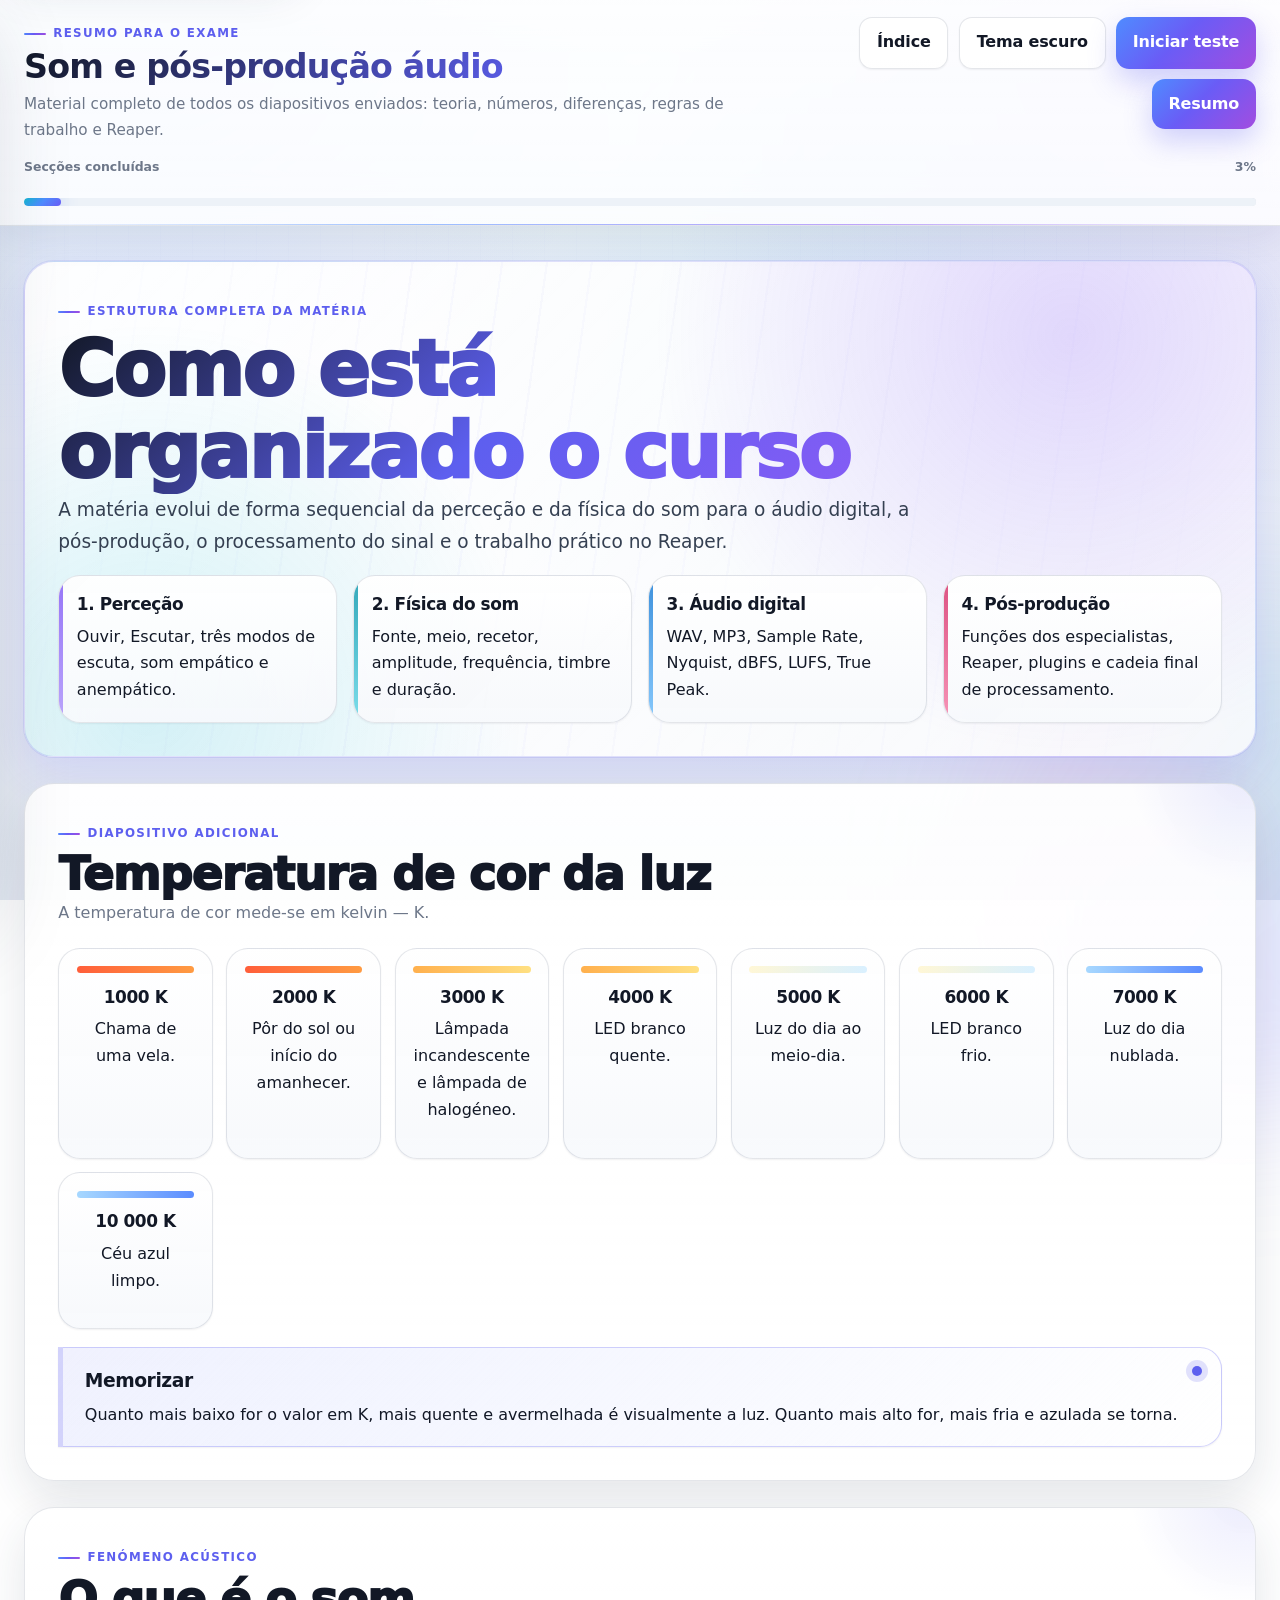
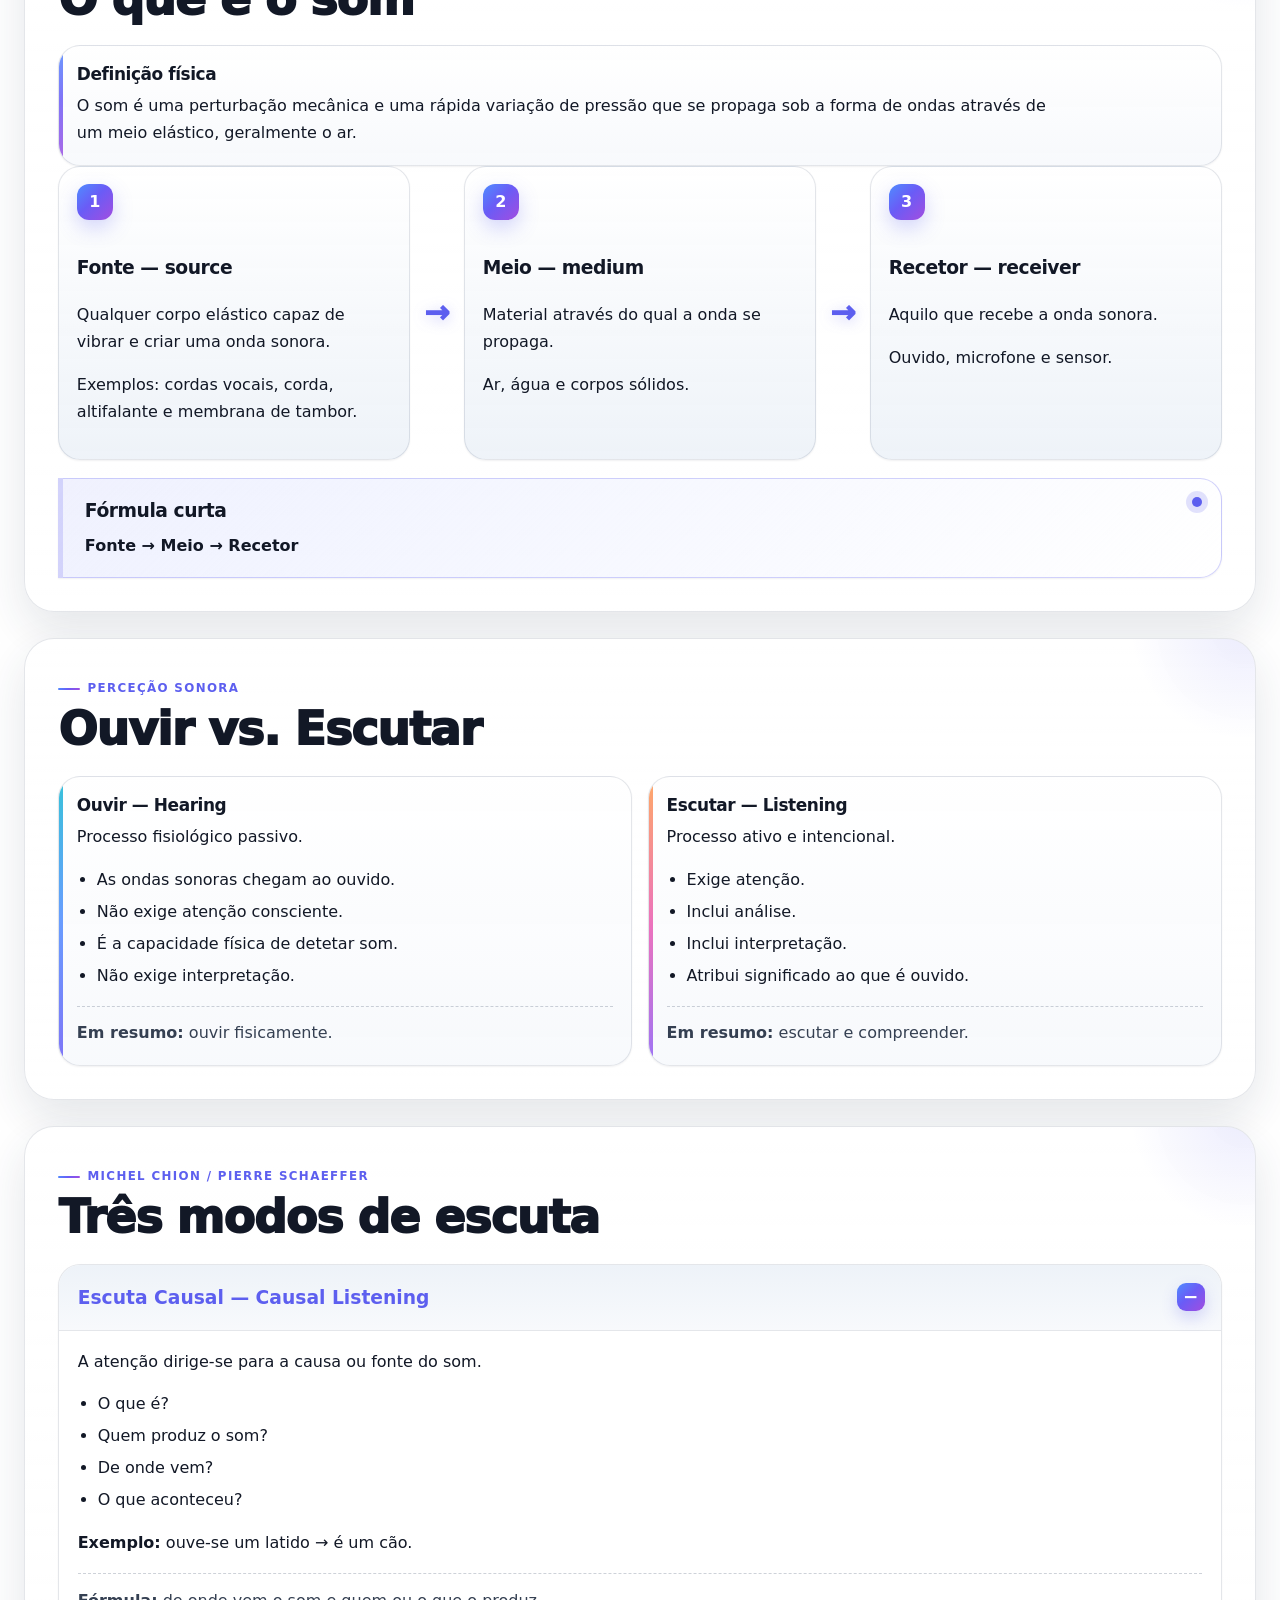
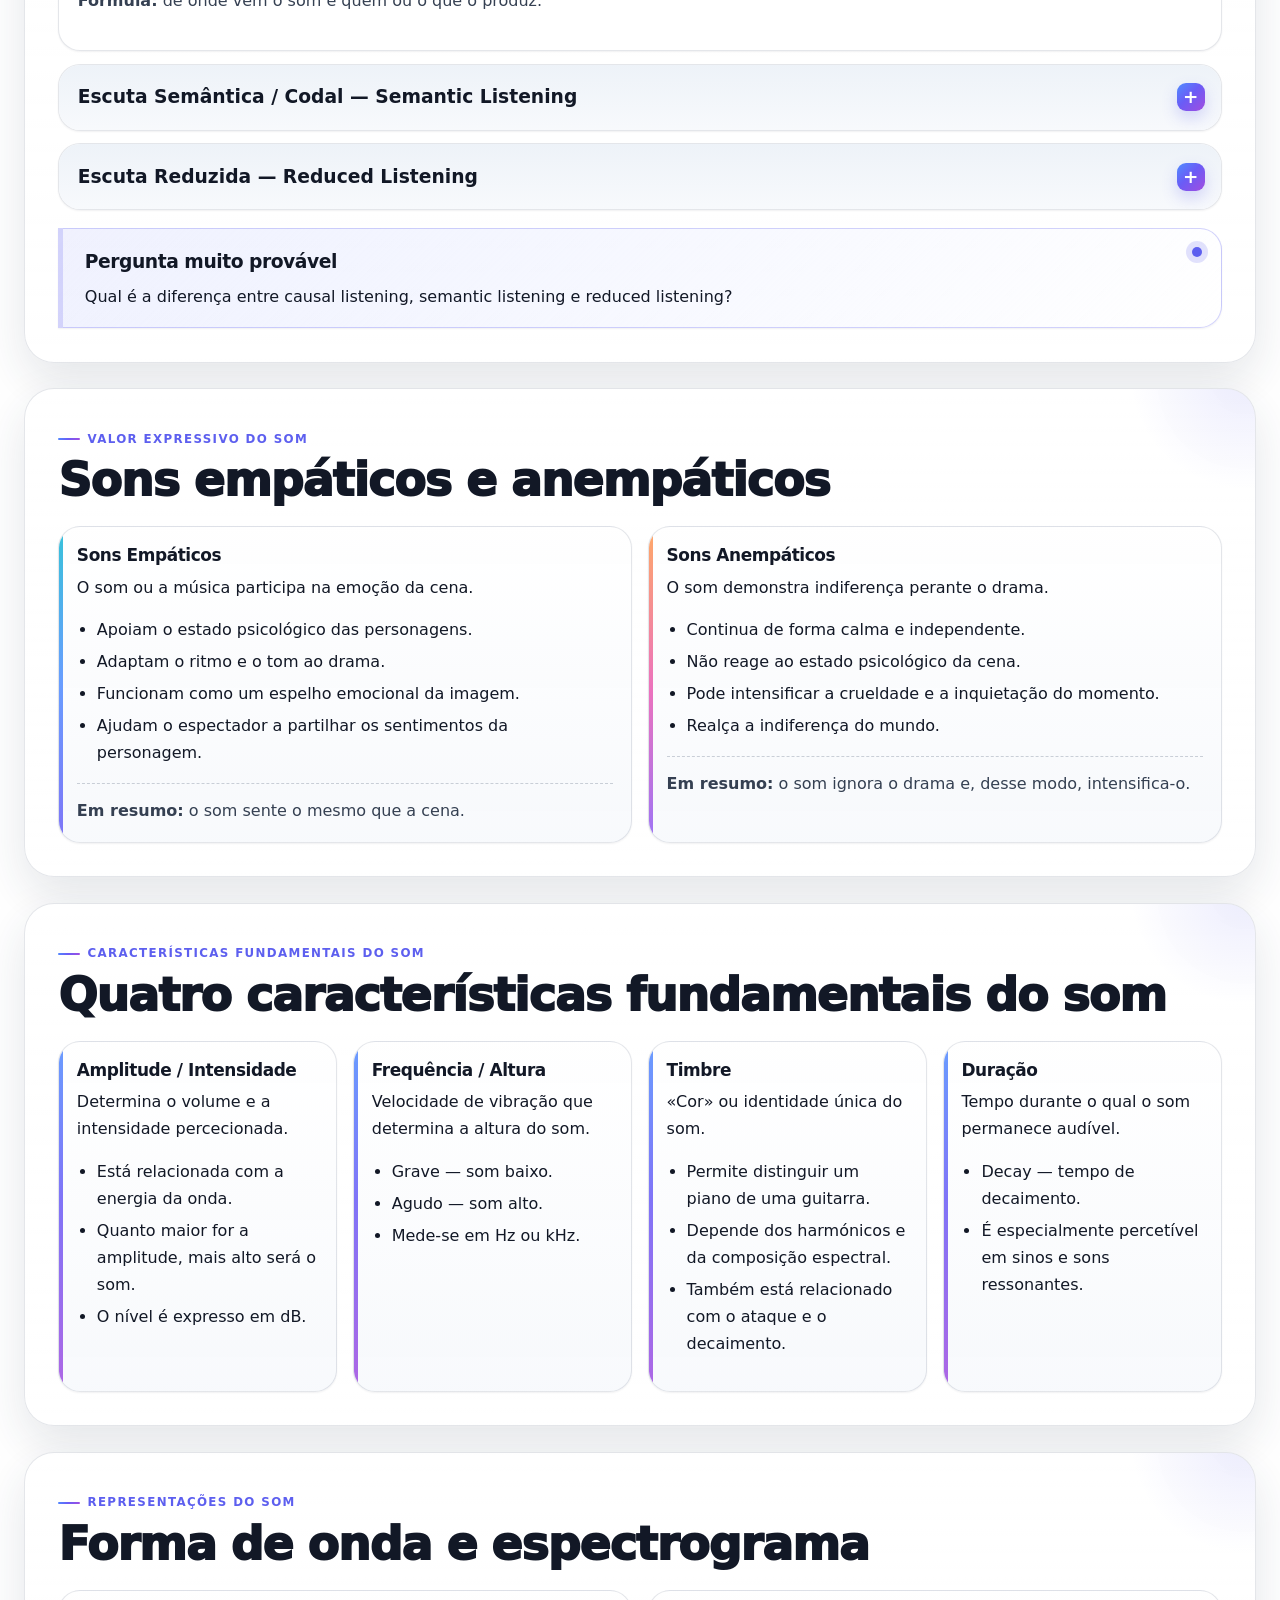
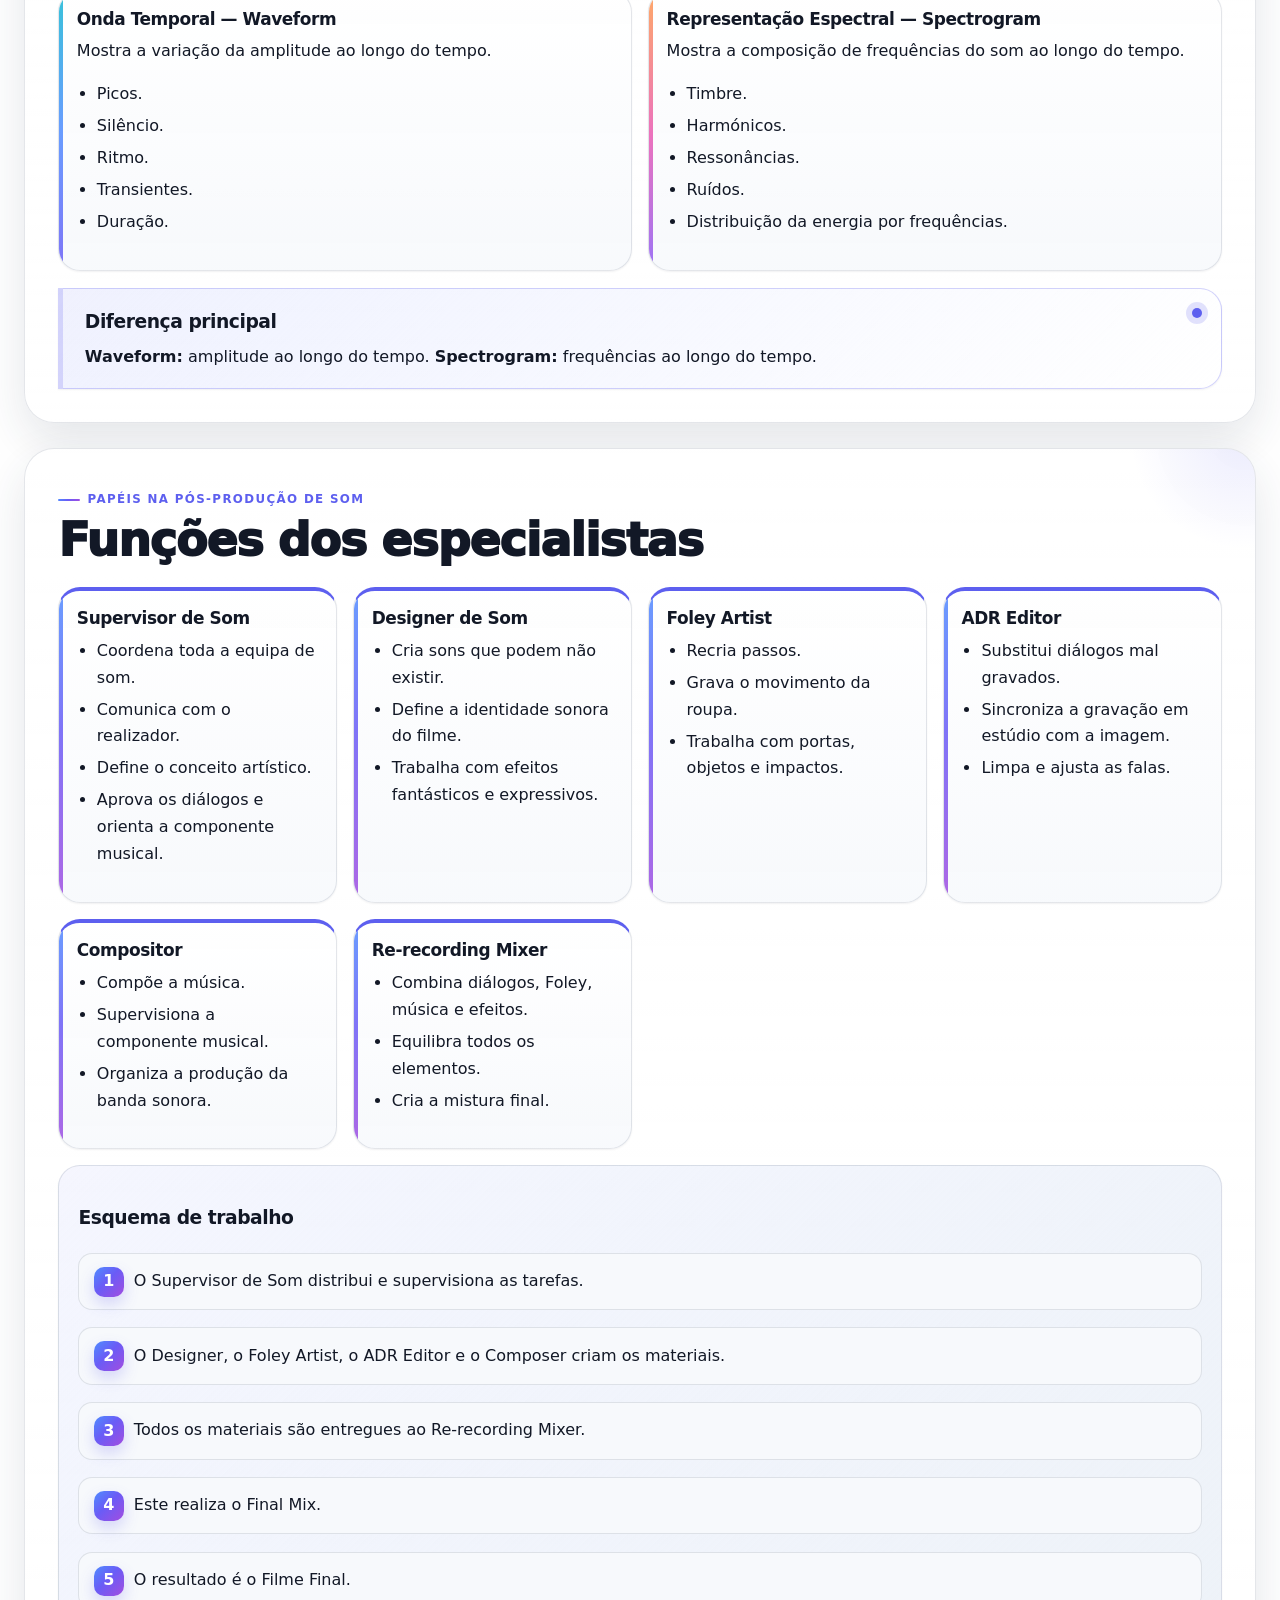
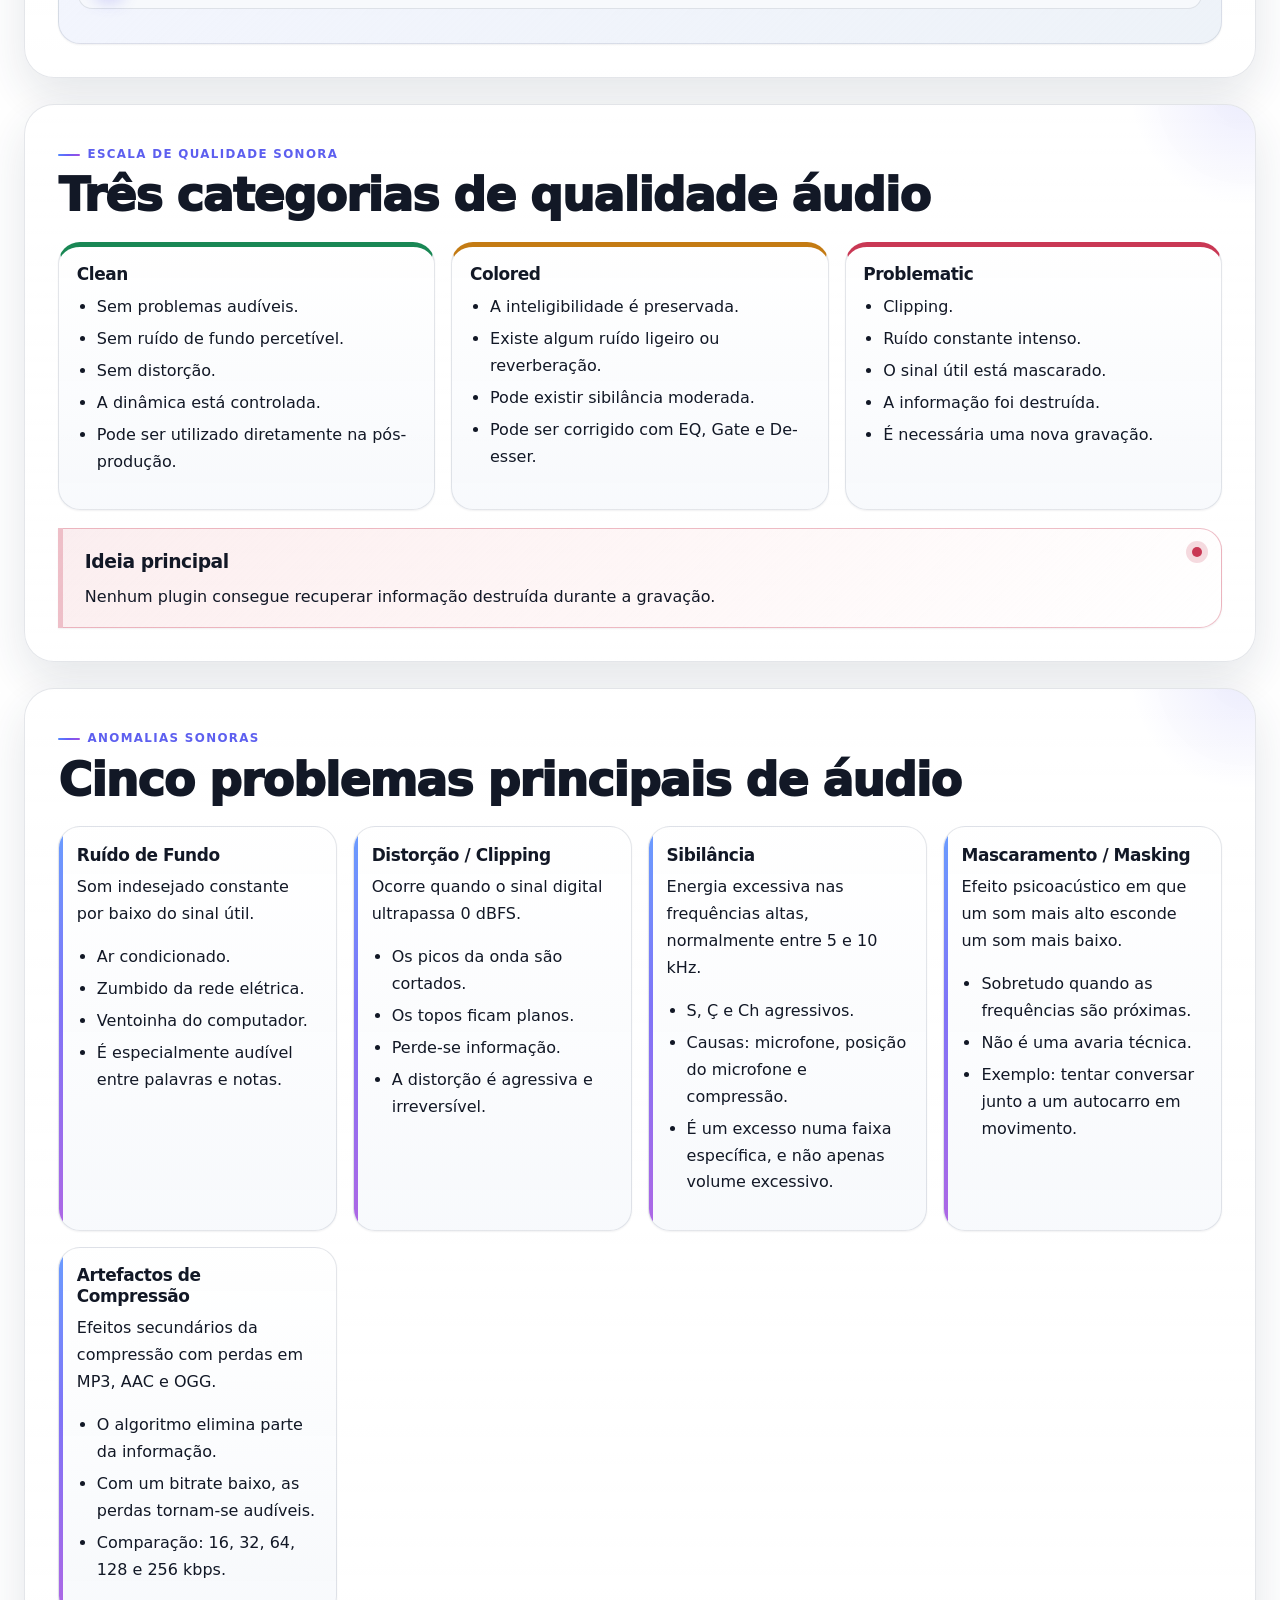
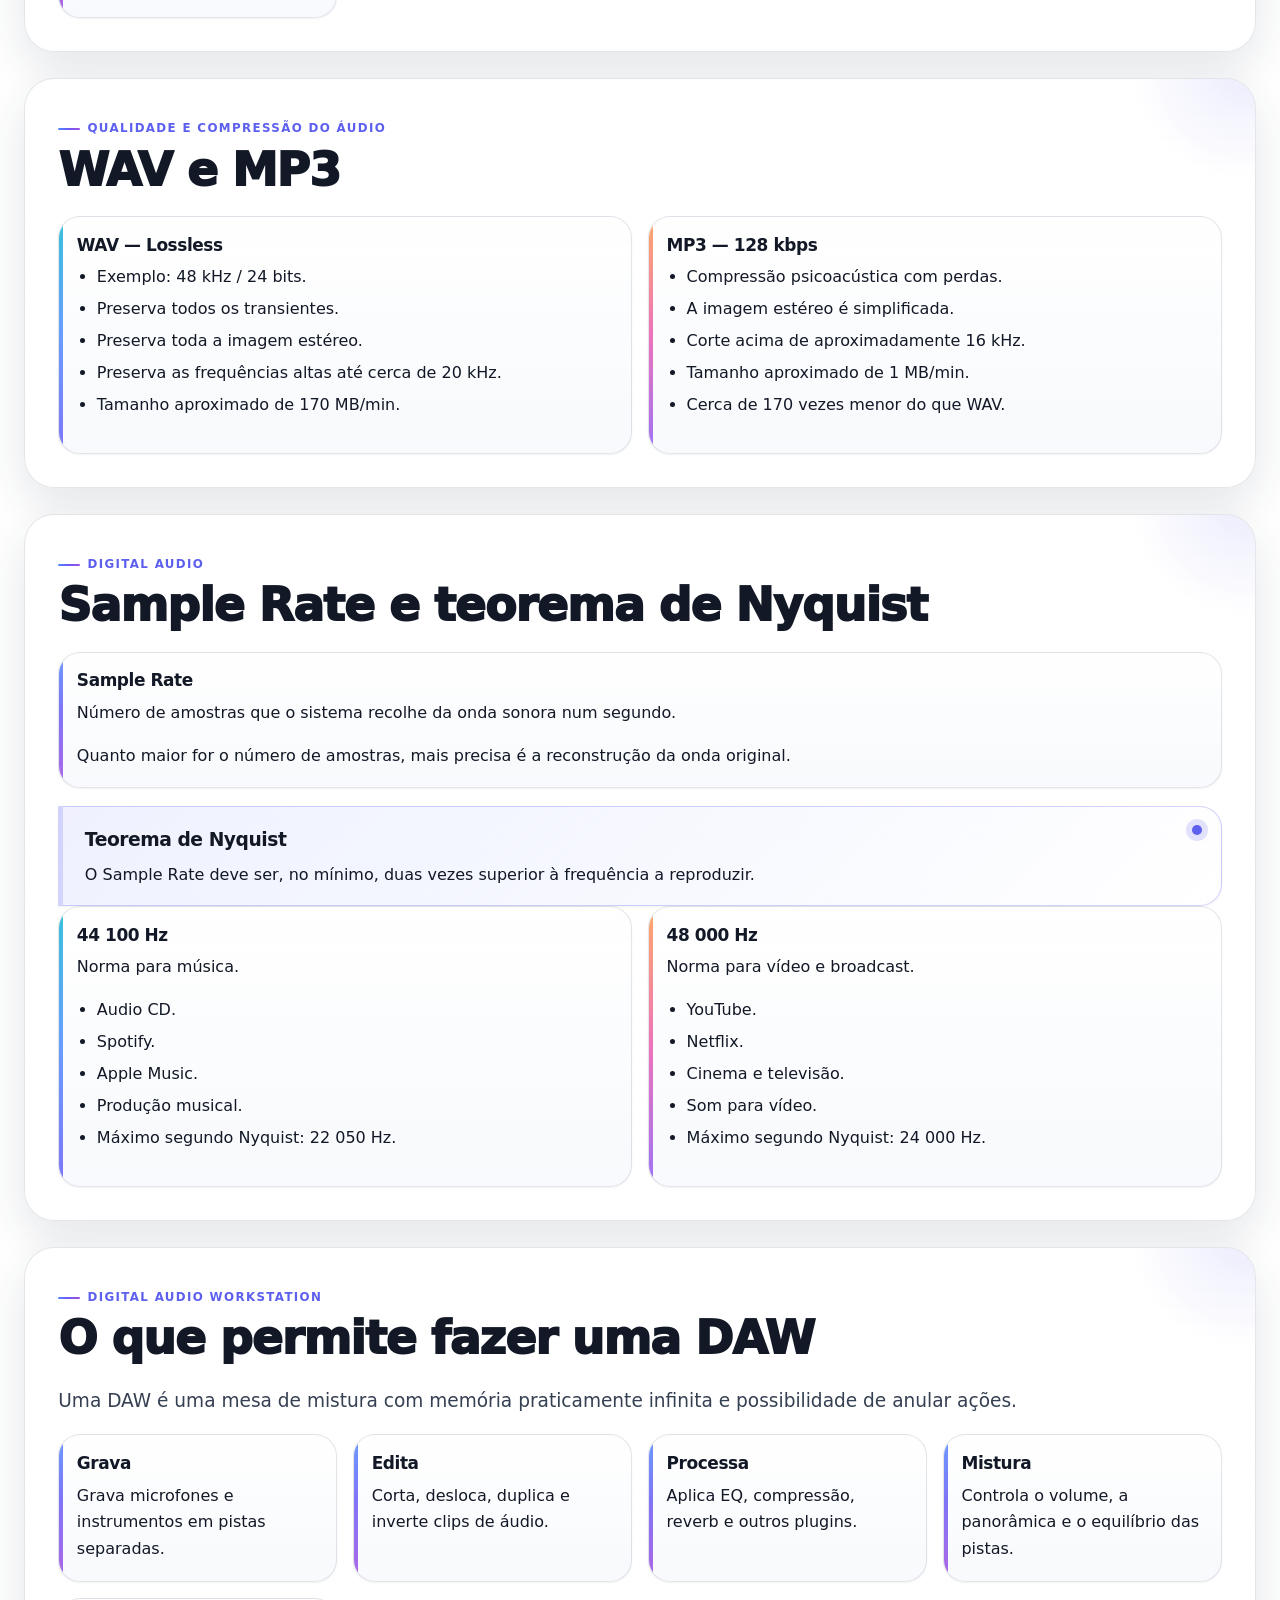
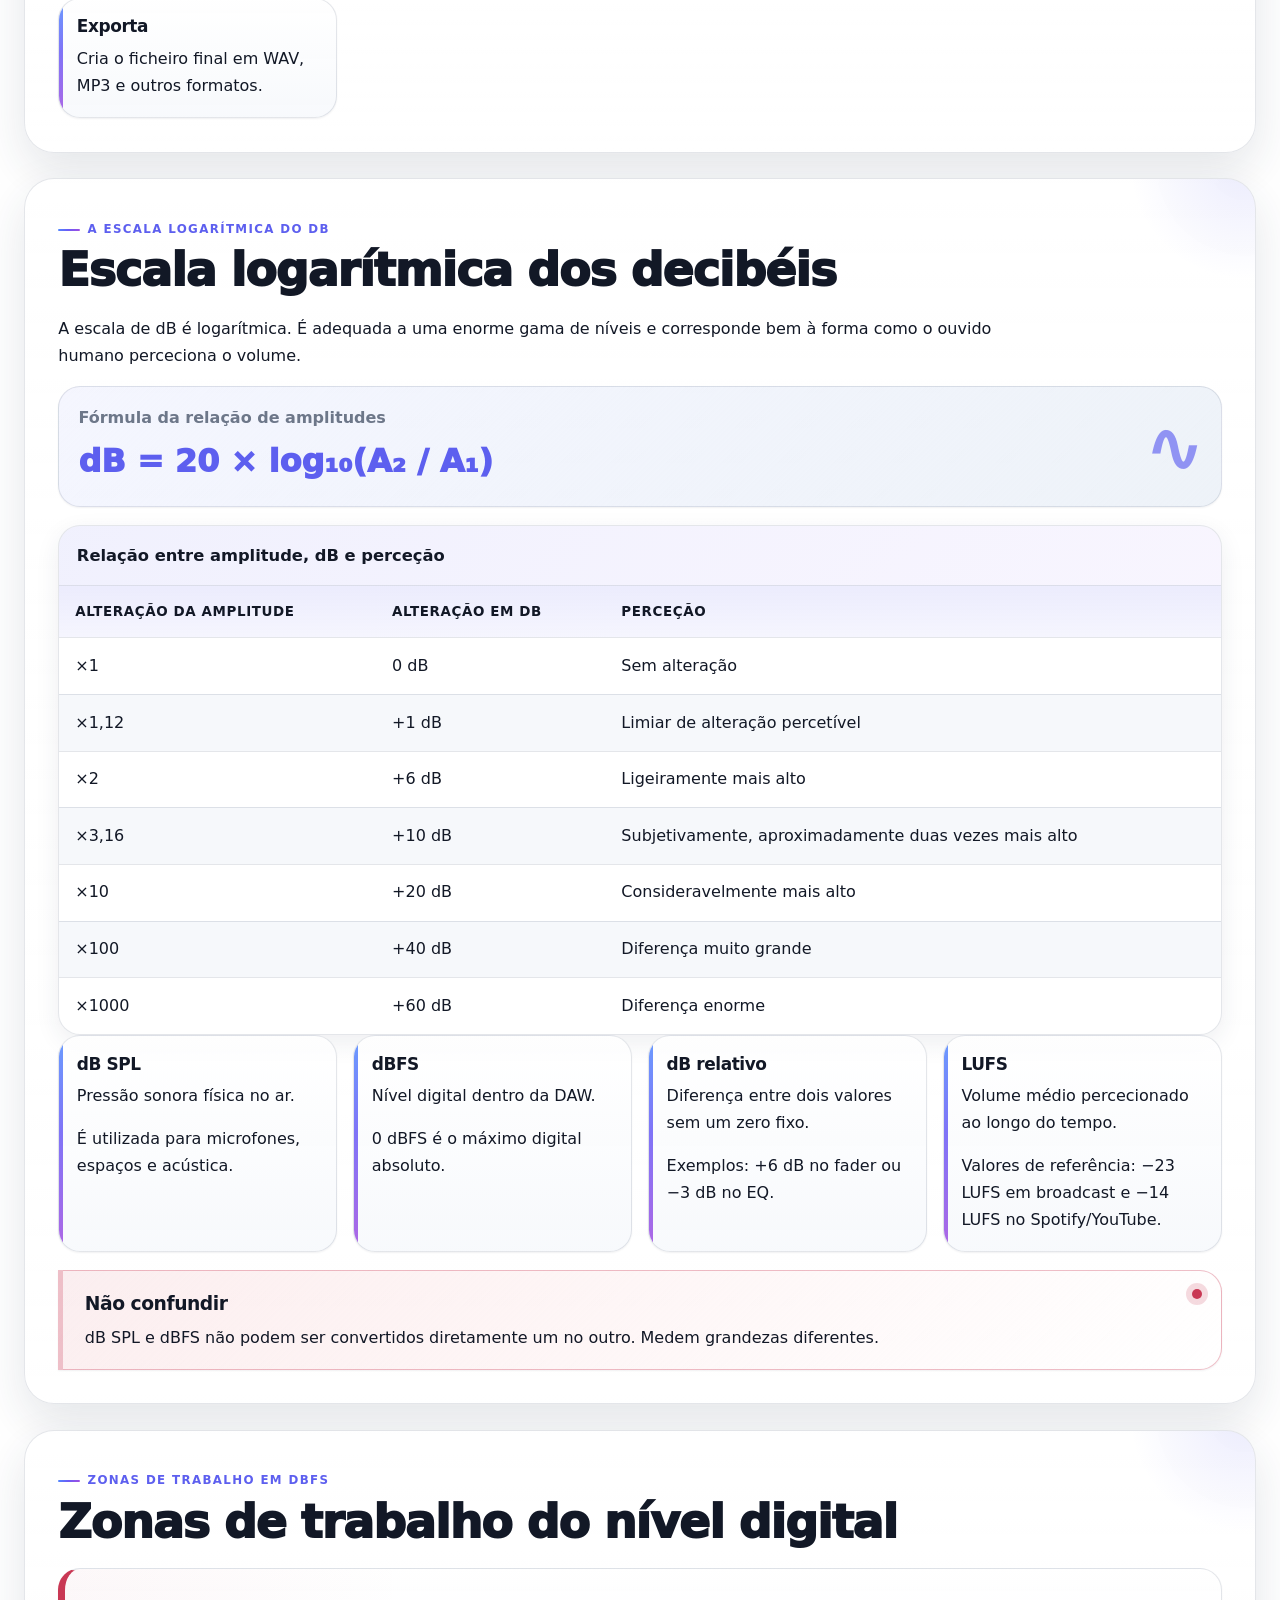
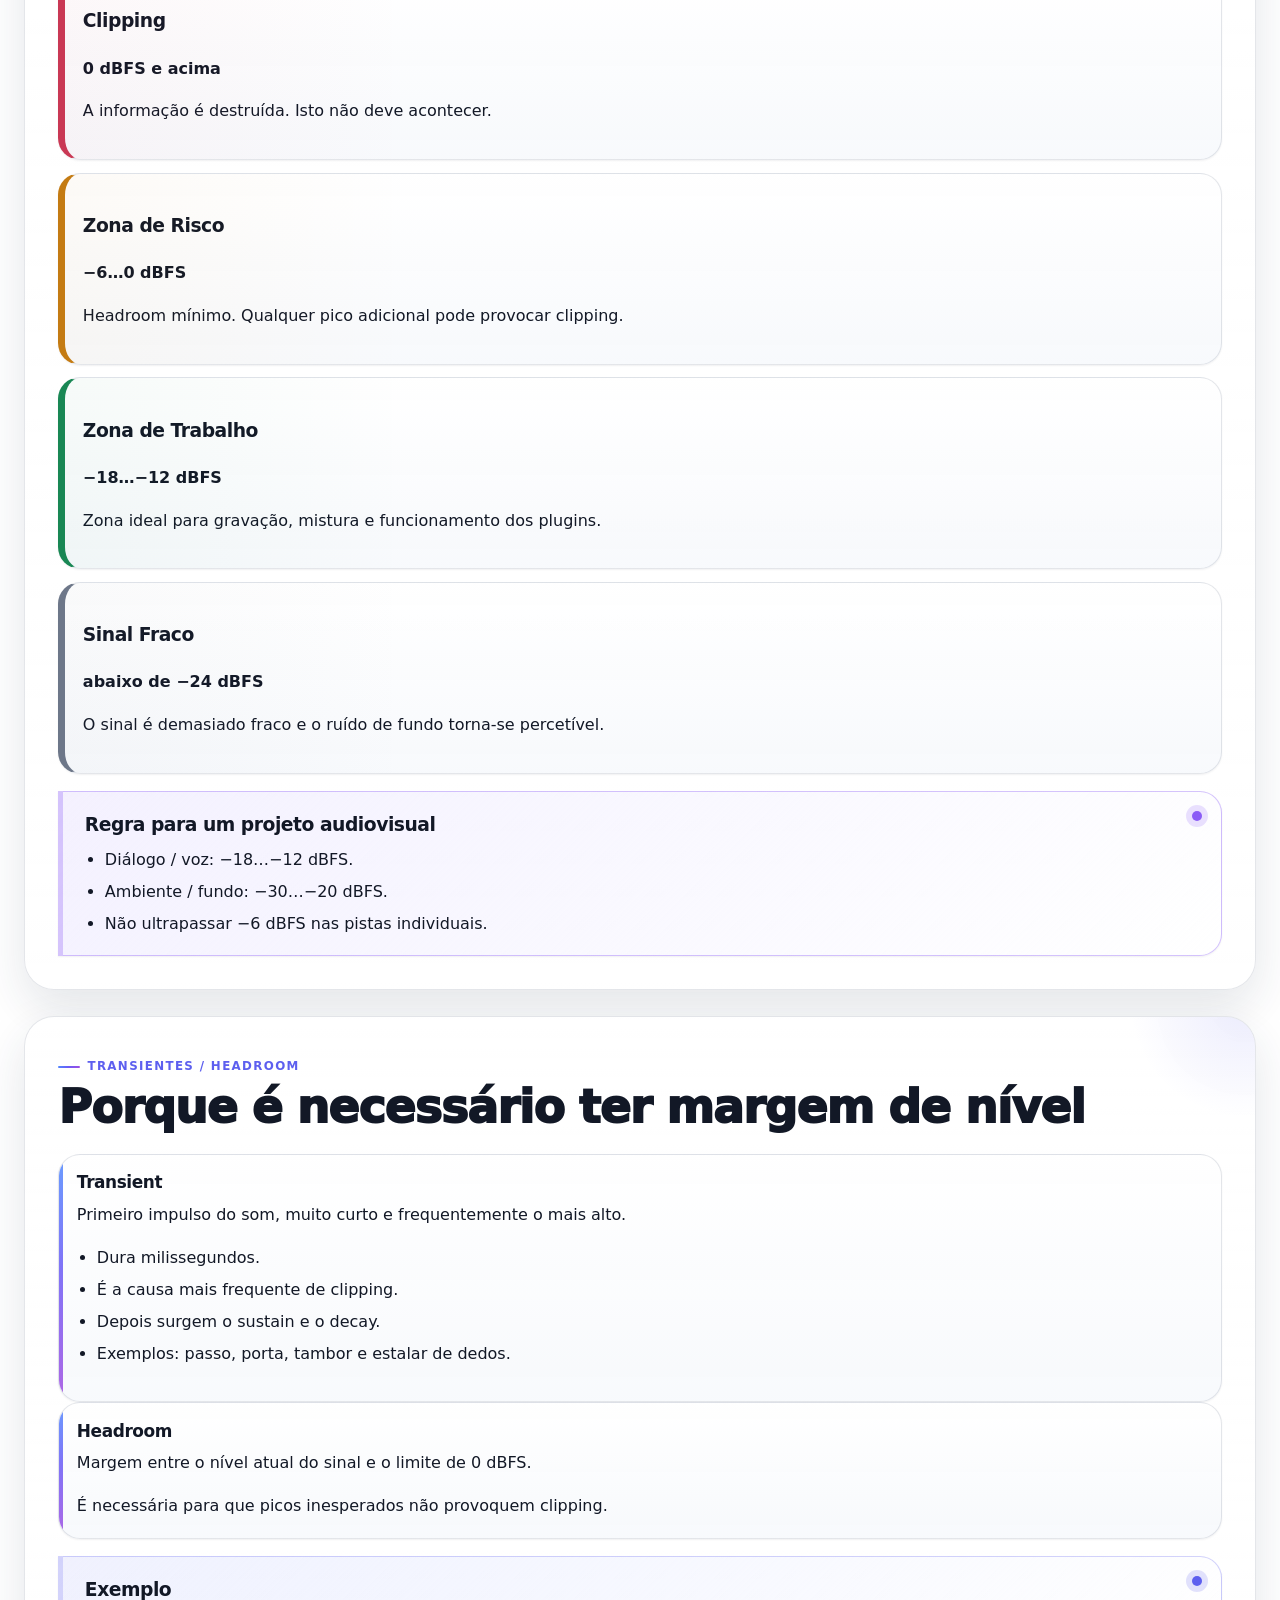
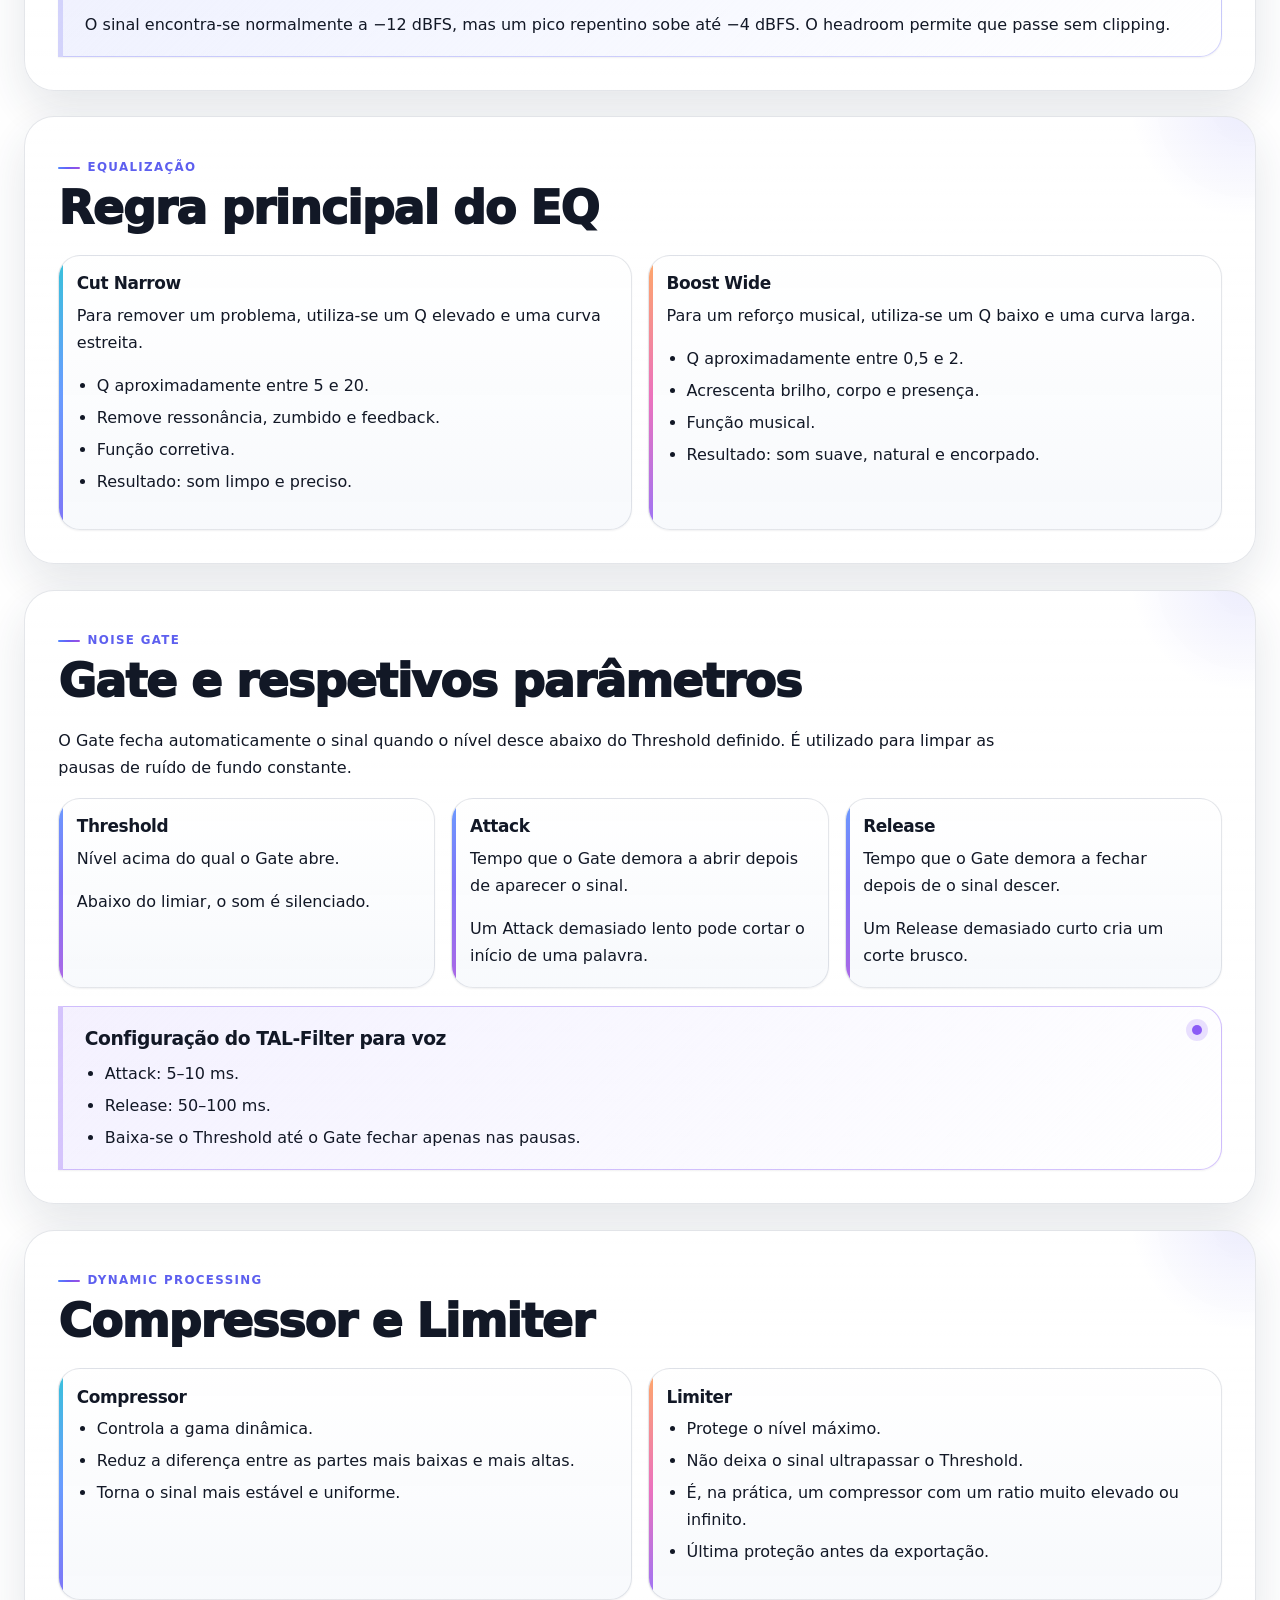
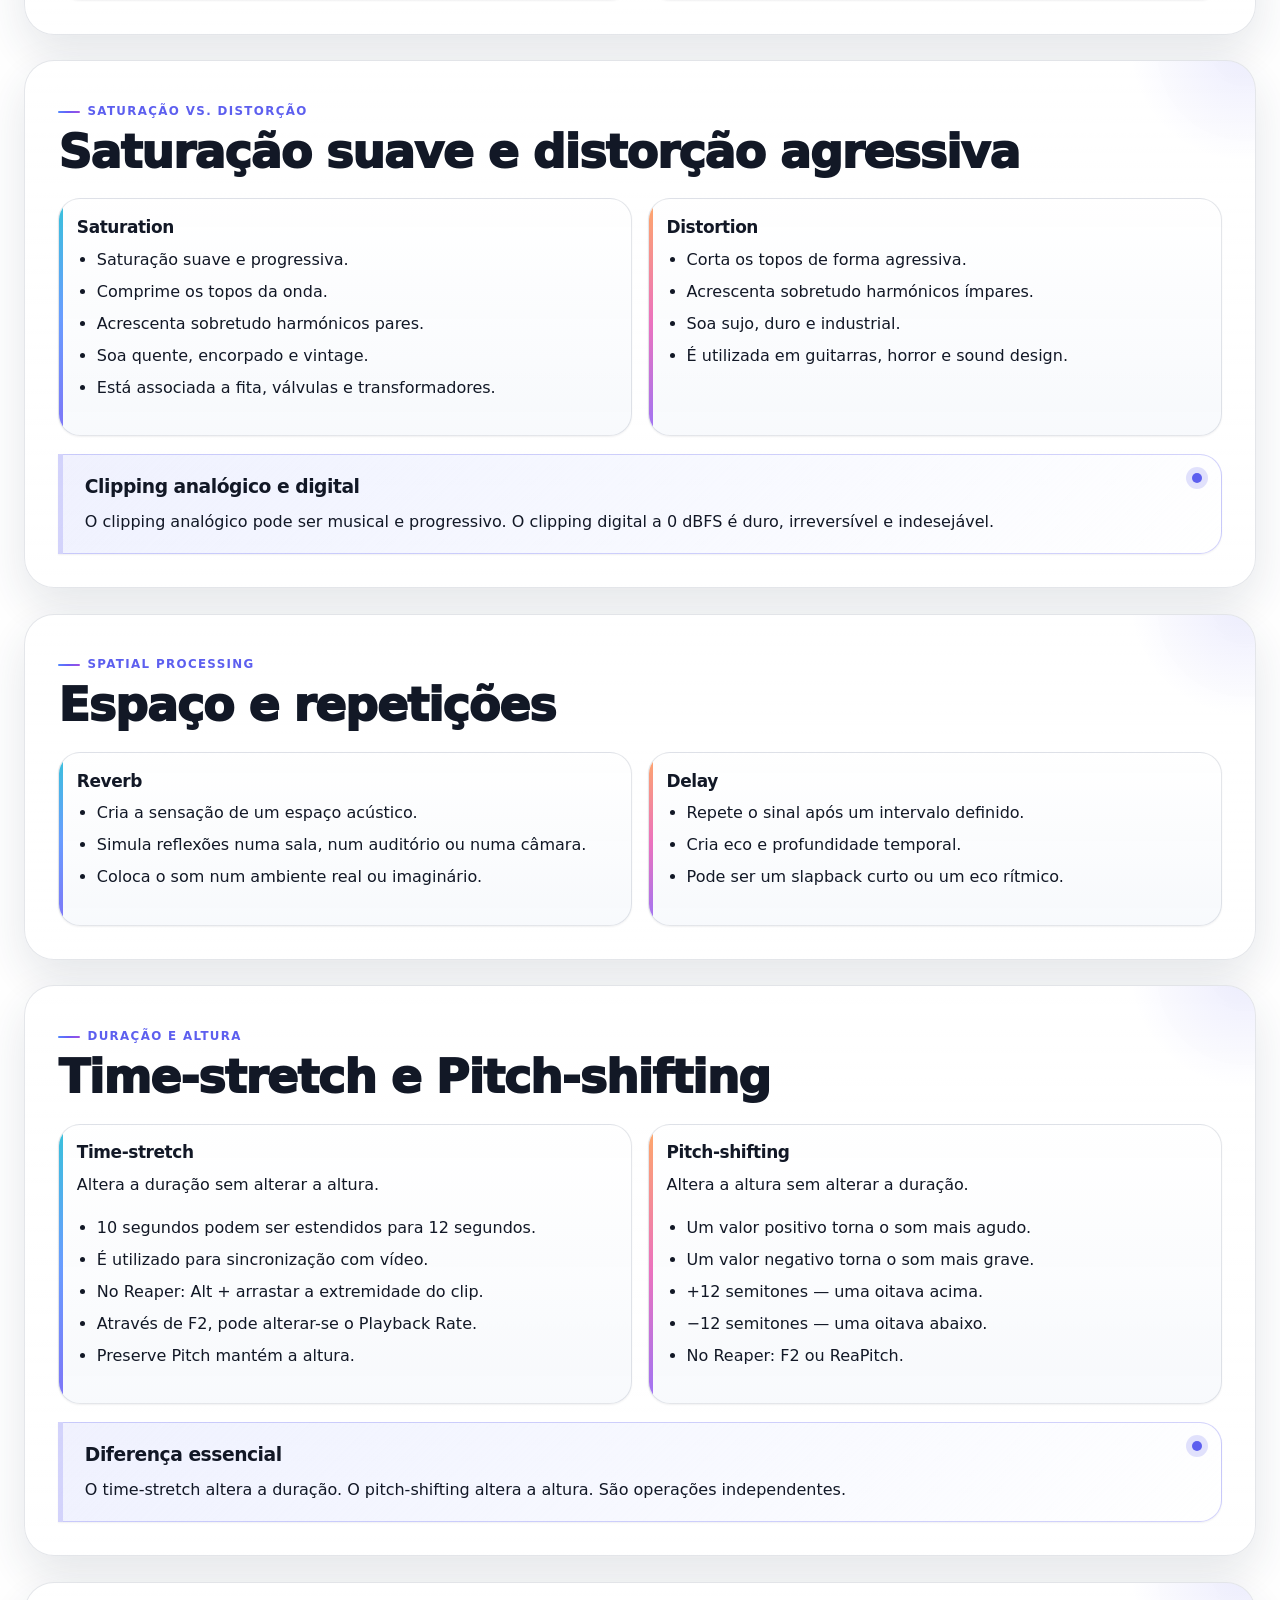
==== commit 15cd2ed3: "Update index.html" ====
--- a/index.html
+++ b/index.html
@@ -53,6 +53,13 @@
             aria-expanded="false">
             Iniciar teste
           </button>
+          <a href="index-summary-pt-PT.html">
+            <button 
+              class="button button--primary" 
+              data-action="open-summary">
+              Resumo
+            </button>
+          </a>          
         </div>
       </div>
 
--- a/css/styles.css
+++ b/css/styles.css
@@ -1874,11 +1874,28 @@
 
 @media (max-width: 680px) {
   .site-header__inner {
-    display: none;
-  }
-
-  .study-progress {
-    padding-top: 0.85rem; /* компенсирует убранный отступ сверху */
+    padding-top: 0.6rem;
+    padding-bottom: 0.6rem;
+    align-items: center;
+  }
+
+  .brand {
+    display: none; /* прячем только текстовый блок бренда, кнопки остаются */
+  }
+
+  .header-actions {
+    width: 100%;
+    display: flex;
+    flex-direction: row;
+    justify-content: space-between;
+    gap: 0.4rem;
+  }
+
+  .header-actions .button {
+    flex: 1;
+    min-height: 40px;
+    padding: 0.5rem 0.4rem;
+    font-size: 0.78rem;
   }
 }
 
@@ -1919,4 +1936,4 @@
     width: 48px;
     height: 48px;
   }
-}+}
